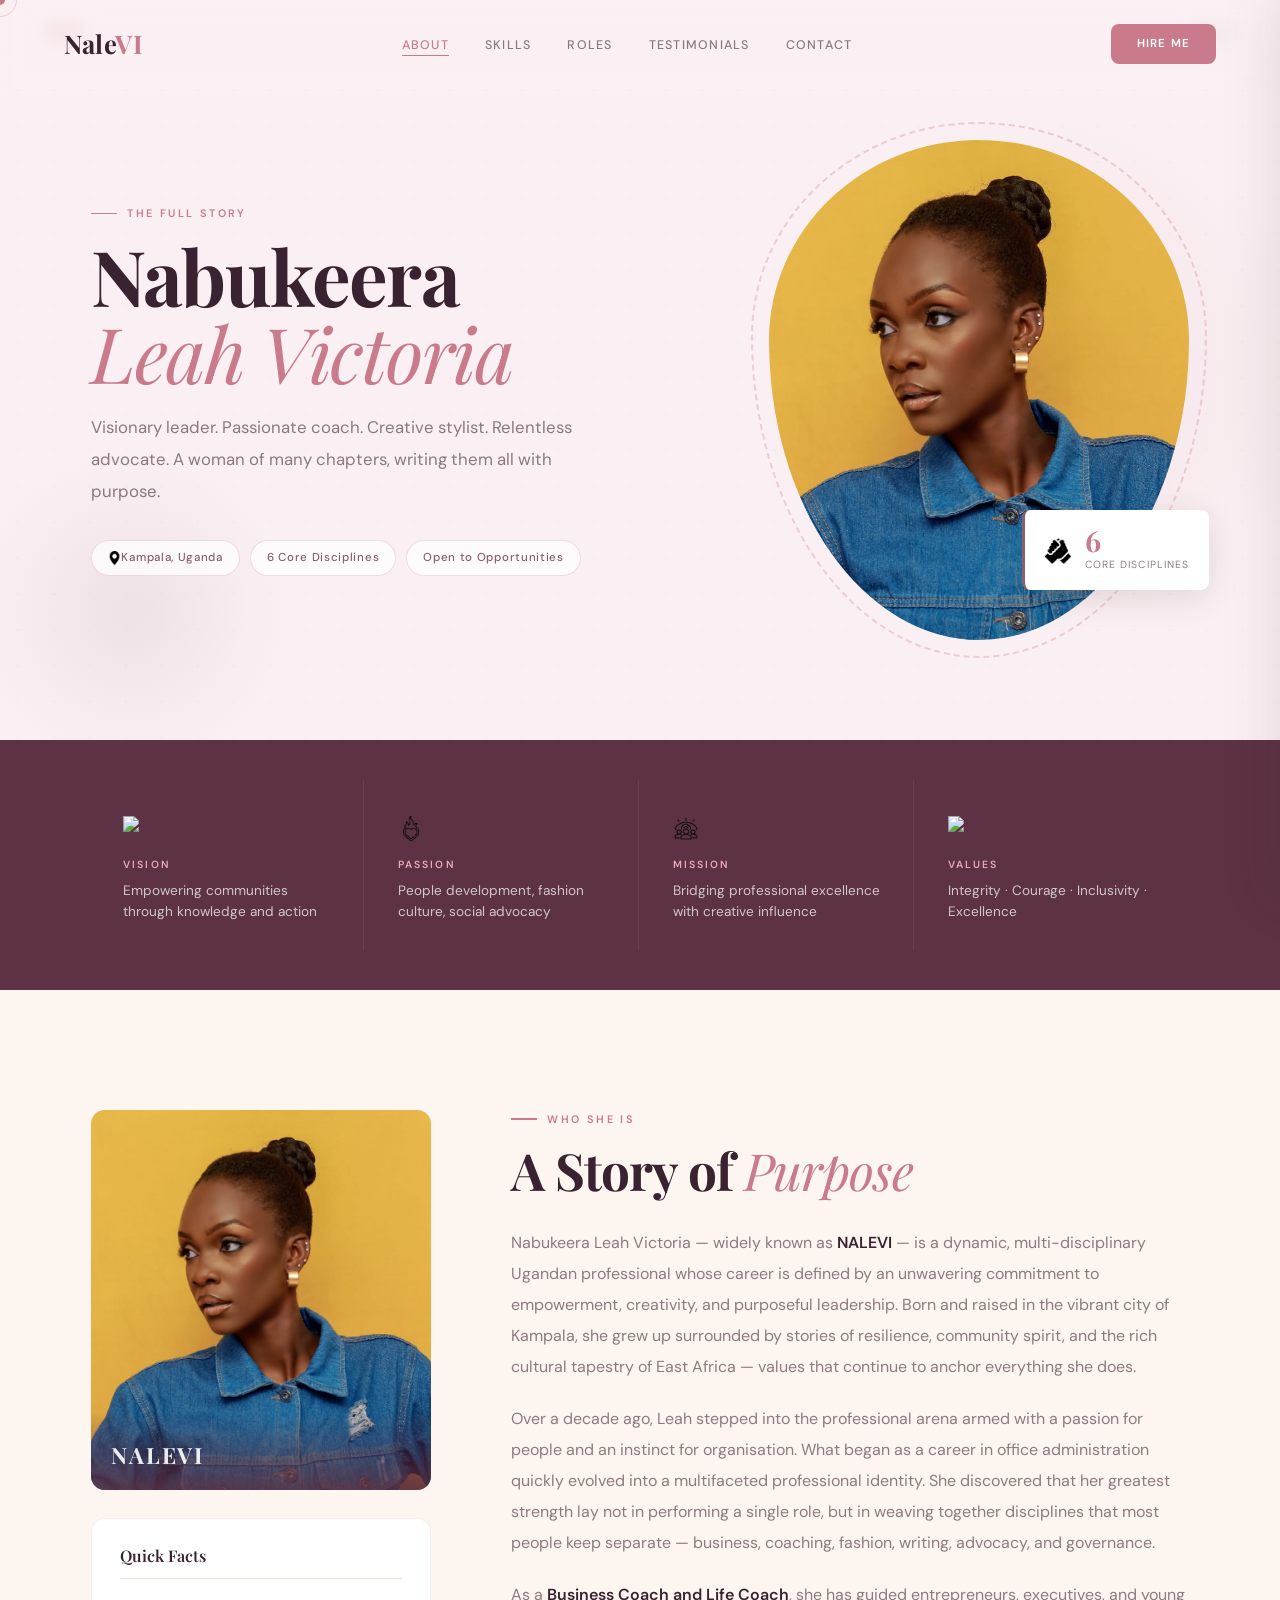
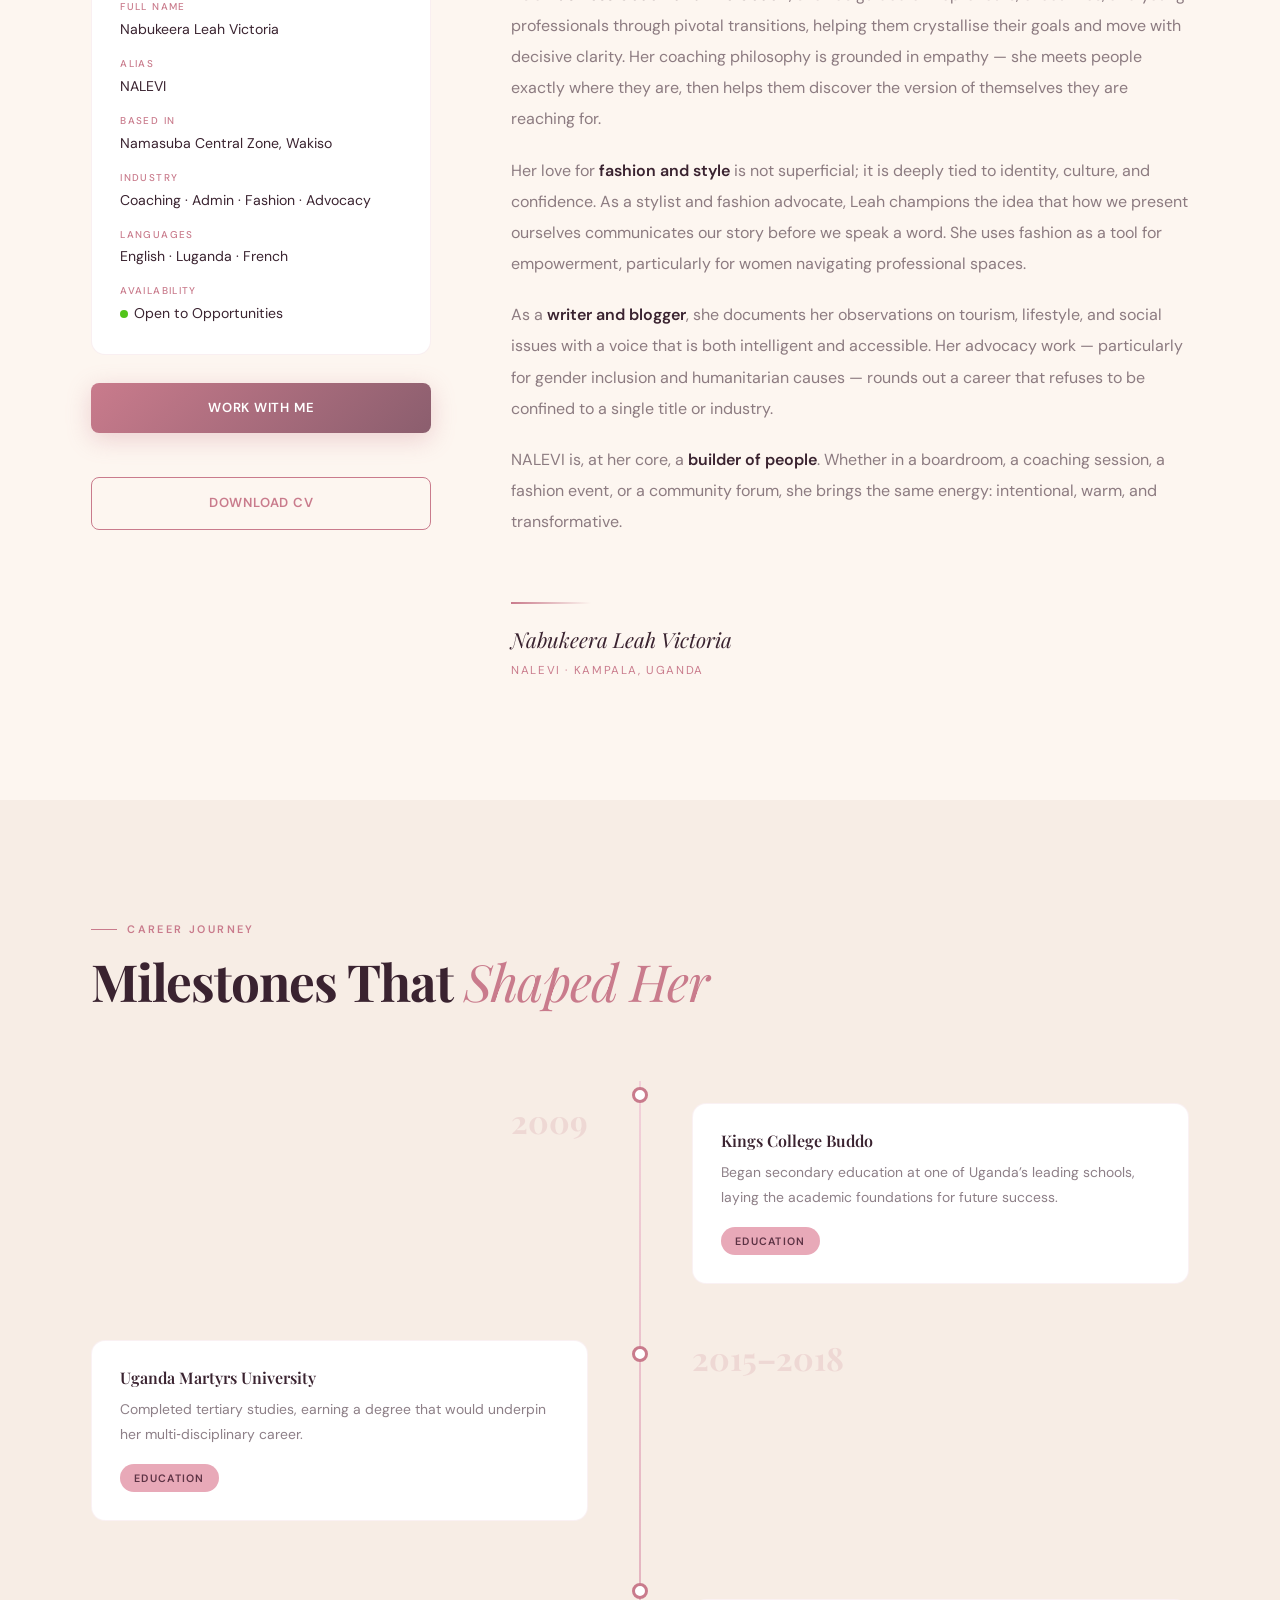
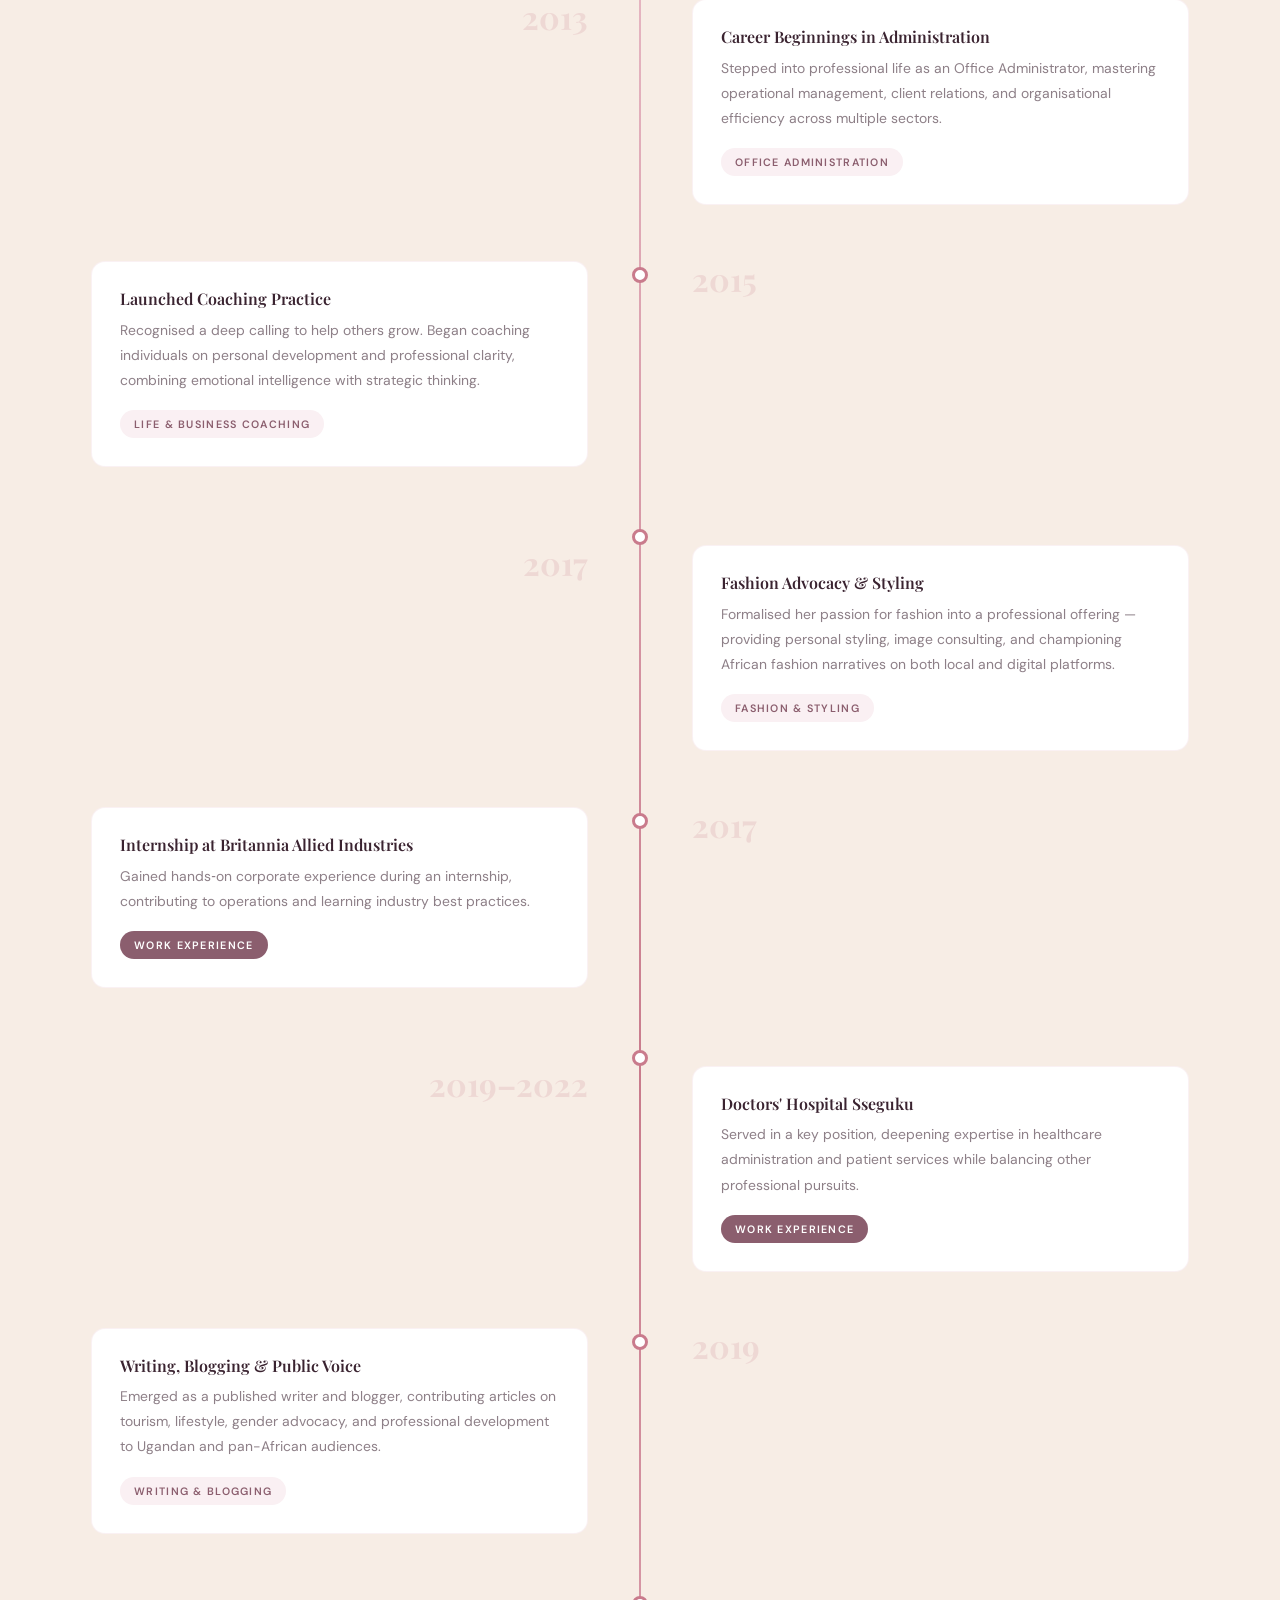
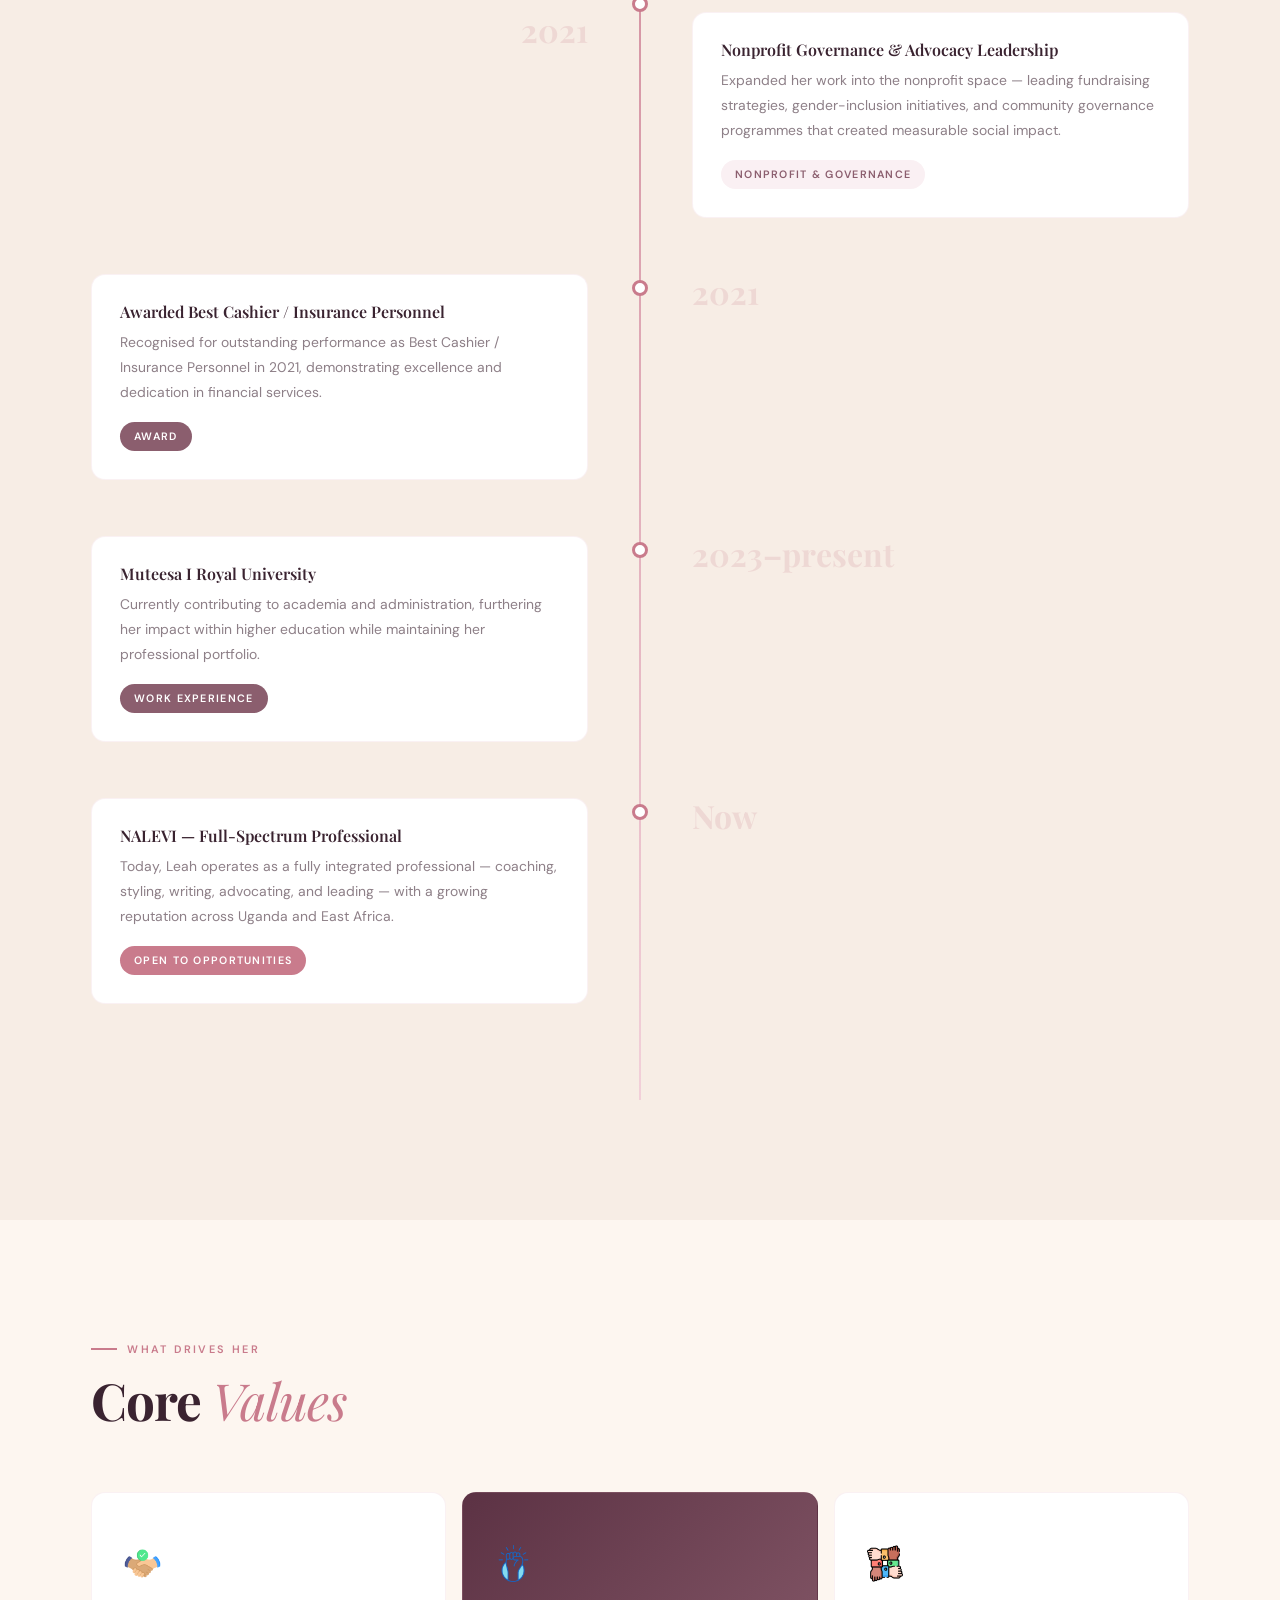
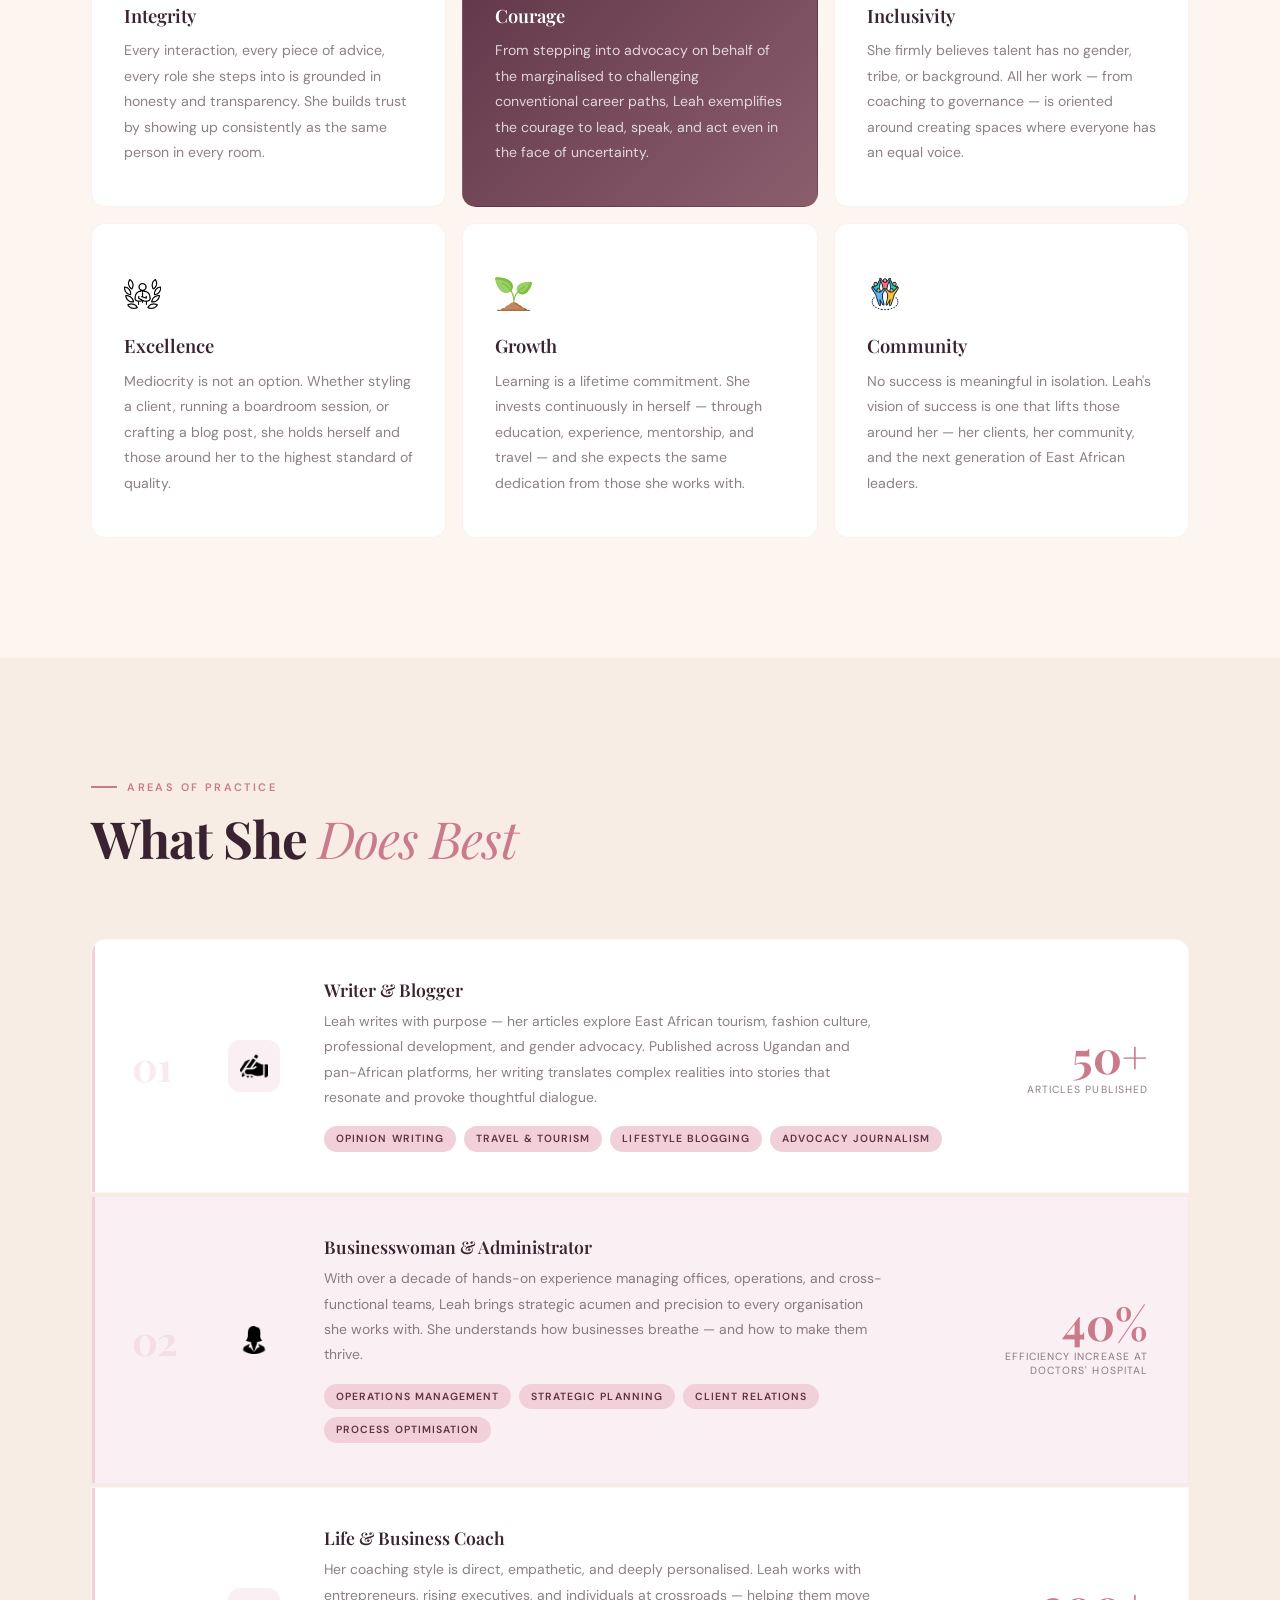
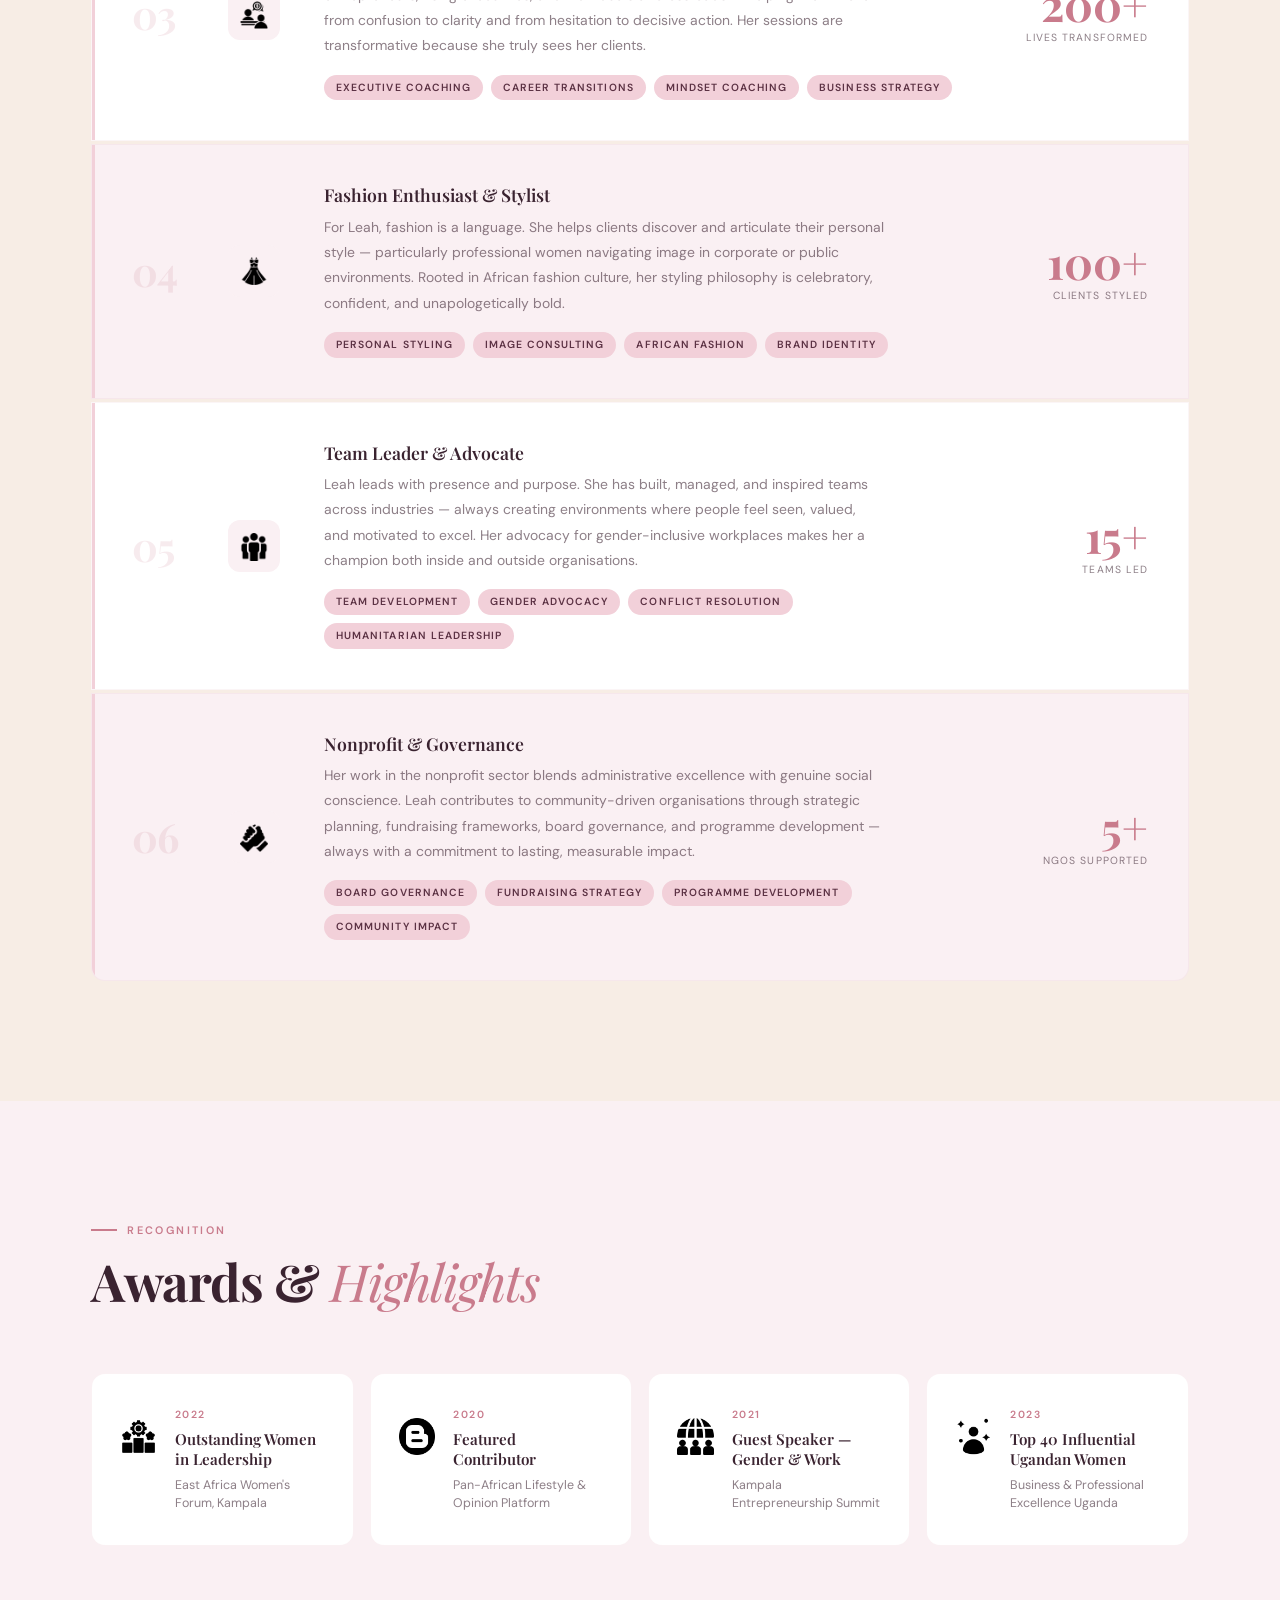
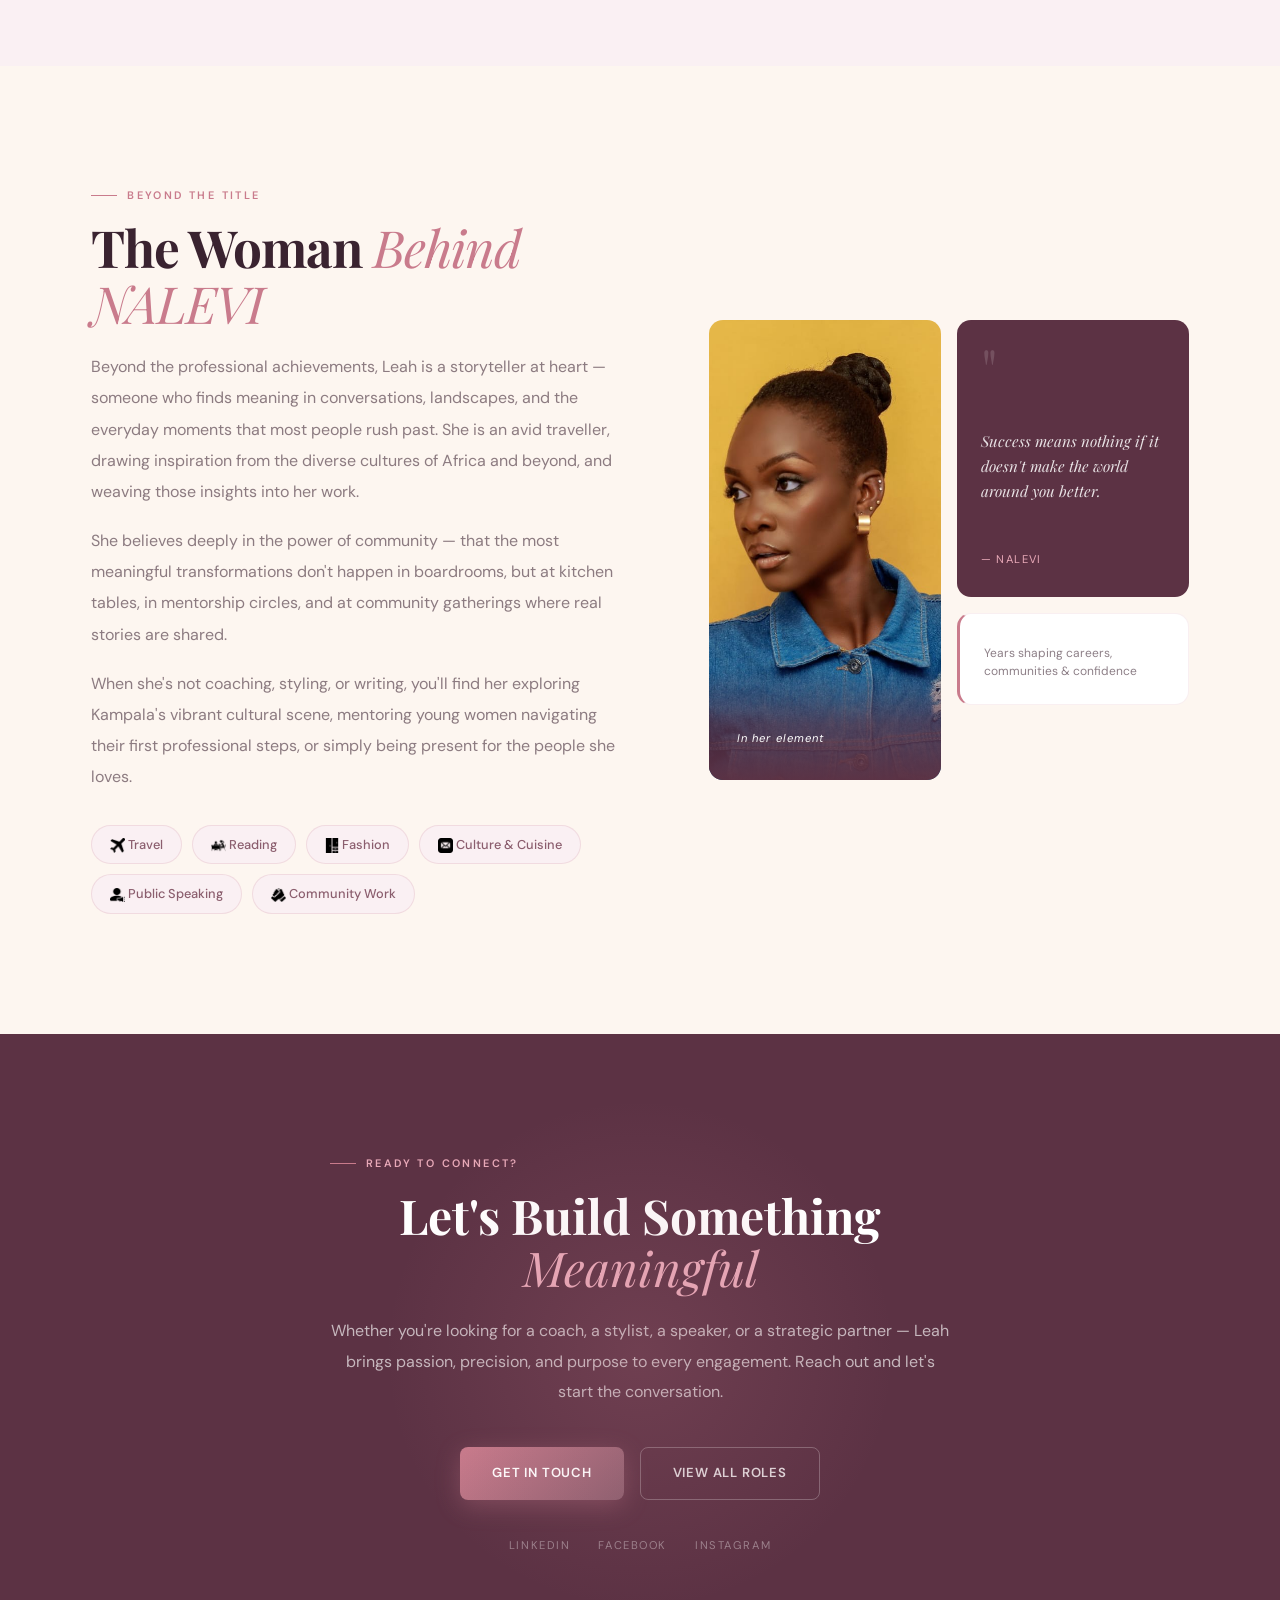
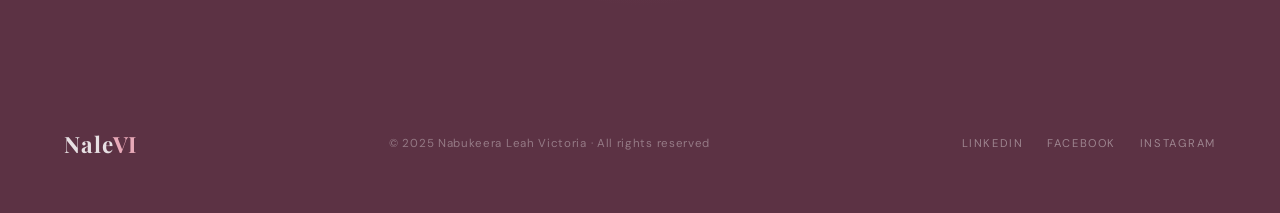
==== about.html @ 97fad5f8 "nalevi" ====
<!DOCTYPE html>
<html lang="en">

<head>
  <meta charset="UTF-8" />
  <meta name="viewport" content="width=device-width, initial-scale=1.0" />
  <title>About — Nabukeera Leah Victoria · NALEVI</title>
  <meta name="description"
    content="Learn more about Nabukeera Leah Victoria — visionary leader, business coach, fashion stylist, advocate, and writer based in Kampala, Uganda." />
  <meta property="og:title" content="About NALEVI — Nabukeera Leah Victoria" />
  <meta property="og:description"
    content="Visionary leader, business coach, fashion stylist & advocate from Kampala, Uganda." />
  <meta property="og:image" content="img/NALEVI (1).jpeg" />
  <meta property="og:type" content="profile" />
  <link rel="icon" type="image/png" href="favicon.png" />
  <link rel="icon" type="image/svg+xml" href="favicon.svg" />
  <link rel="apple-touch-icon" href="apple-touch-icon.png" />
  <link rel="manifest" href="site.webmanifest" />
  <link rel="preconnect" href="https://fonts.googleapis.com">
  <link
    href="https://fonts.googleapis.com/css2?family=Playfair+Display:ital,wght@0,400;0,600;0,700;1,400;1,600&family=DM+Sans:wght@300;400;500;600&display=swap"
    rel="stylesheet">
  <link rel="stylesheet" href="styles.css?v=1.1">
  <link rel="stylesheet" href="about.css">
</head>

<body>

  <!-- ═══ CURSOR ═══ -->
  <div class="cursor" id="cursor"></div>
  <div class="cursor-ring" id="cursorRing"></div>

  <!-- ═══ MOBILE OVERLAY ═══ -->
  <div class="mobile-overlay" id="mobileOverlay"></div>

  <!-- ═══ MOBILE DRAWER ═══ -->
  <div class="mobile-menu" id="mobileMenu" role="dialog" aria-modal="true" aria-label="Navigation menu">
    <button class="mobile-menu-close" id="menuClose" aria-label="Close menu">✕</button>
    <ul>
      <li><a href="index.html" class="mobile-nav-link"></a></li>
      <li><a href="about.html" class="mobile-nav-link active">About</a></li>
      <li><a href="skills.html" class="mobile-nav-link">Skills</a></li>
      <li><a href="roles.html" class="mobile-nav-link">Roles</a></li>
      <li><a href="testimonials.html" class="mobile-nav-link">Testimonials</a></li>
      <li><a href="contact.html" class="mobile-nav-link">Contact</a></li>
    </ul>
    <a href="https://wa.me/256777520070?text=Hello%20NaleVI%20I%20am%20interested%20in%20your%20services"
      class="mobile-cta mobile-nav-link">Hire Me</a>
  </div>

  <!-- ═══ NAV ═══ -->
  <nav id="navbar">
    <a href="index.html" class="nav-logo">Nale<span>VI</span></a>
    <ul class="nav-links">
      <li><a href="about.html" class="active">About</a></li>
      <li><a href="skills.html">Skills</a></li>
      <li><a href="roles.html">Roles</a></li>
      <li><a href="testimonials.html">Testimonials</a></li>
      <li><a href="contact.html">Contact</a></li>
    </ul>
    <a href="https://wa.me/256777520070?text=Hello%20NaleVI%20I%20am%20interested%20in%20your%20services"
      class="nav-cta">Hire Me</a>
    <button class="nav-hamburger" id="hamburger" aria-label="Open menu" aria-expanded="false">
      <span></span><span></span><span></span>
    </button>
  </nav>


  <!-- ════════════════════════════════════════════════════════
       HERO — PAGE HEADER
  ═══════════════════════════════════════════════════════════ -->
  <header class="about-hero">
    <div class="about-hero-bg-blob ab-blob-1"></div>
    <div class="about-hero-bg-blob ab-blob-2"></div>
    <div class="about-hero-pattern"></div>

    <div class="about-hero-inner container">
      <div class="about-hero-text">
        <nav class="breadcrumb" aria-label="Breadcrumb">
          <a href="index.html">Home</a>
          <span aria-hidden="true">›</span>
          <span>About</span>
        </nav>
        <p class="section-eyebrow">The Full Story</p>
        <h1 class="about-hero-title">
          Nabukeera<br><em>Leah Victoria</em>
        </h1>
        <p class="about-hero-lead">
          Visionary leader. Passionate coach. Creative stylist. Relentless advocate.
          A woman of many chapters, writing them all with purpose.
        </p>
        <div class="about-hero-chips">
          <span class="chip"><img src="icons/Location.png" alt="Icon" class="inline-icon"> Kampala, Uganda</span>
          <span class="chip">6 Core Disciplines</span>
          <span class="chip">Open to Opportunities</span>
        </div>
      </div>

      <div class="about-hero-photo-wrap">
        <div class="about-hero-photo-ring"></div>
        <img src="img/NALEVI (1).jpeg" alt="Nabukeera Leah Victoria — professional portrait" class="about-hero-photo" />
        <!--<div class="about-hero-photo-card card-top">
          <span class="phcard-icon"><img src="icons/businesswoman.png" alt="Icon" class="inline-icon"></span>
          <div>
            <div class="phcard-label">Years of Impact</div>
          </div>
        </div>-->
        <div class="about-hero-photo-card card-bottom">
          <span class="phcard-icon"><img src="icons/collaboration.png" alt="Icon" class="inline-icon"></span>
          <div>
            <div class="phcard-num">6</div>
            <div class="phcard-label">Core Disciplines</div>
          </div>
        </div>
      </div>
    </div>
  </header>


  <!-- ════════════════════════════════════════════════════════
       IDENTITY STRIP — quick values
  ═══════════════════════════════════════════════════════════ -->
  <section class="identity-strip">
    <div class="container identity-grid">
      <div class="identity-item">
        <span class="identity-icon"><img src="icons/vision.png" alt="Icon" class="inline-icon"></span>
        <span class="identity-label">Vision</span>
        <span class="identity-val">Empowering communities through knowledge and action</span>
      </div>
      <div class="identity-item">
        <span class="identity-icon"><img src="icons/Passion.png" alt="Icon" class="inline-icon"></span>
        <span class="identity-label">Passion</span>
        <span class="identity-val">People development, fashion culture, social advocacy</span>
      </div>
      <div class="identity-item">
        <span class="identity-icon"><img src="icons/Mission.png" alt="Icon" class="inline-icon"></span>
        <span class="identity-label">Mission</span>
        <span class="identity-val">Bridging professional excellence with creative influence</span>
      </div>
      <div class="identity-item">
        <span class="identity-icon"><img src="icons/values.png" alt="Icon" class="inline-icon"></span>
        <span class="identity-label">Values</span>
        <span class="identity-val">Integrity · Courage · Inclusivity · Excellence</span>
      </div>
    </div>
  </section>


  <!-- ════════════════════════════════════════════════════════
       WHO SHE IS — narrative bio
  ═══════════════════════════════════════════════════════════ -->
  <section class="bio-section">
    <div class="container bio-grid">

      <div class="bio-sidebar reveal">
        <div class="bio-portrait-wrap">
          <img src="img/NALEVI (1).jpeg" alt="Nabukeera Leah Victoria in action" class="bio-portrait" />
          <div class="bio-portrait-overlay">
            <span>NALEVI</span>
          </div>
        </div>

        <div class="bio-quick-facts">
          <h3 class="bqf-title">Quick Facts</h3>
          <ul class="bqf-list">
            <li>
              <span class="bqf-key">Full Name</span>
              <span class="bqf-val">Nabukeera Leah Victoria</span>
            </li>
            <li>
              <span class="bqf-key">Alias</span>
              <span class="bqf-val">NALEVI</span>
            </li>
            <li>
              <span class="bqf-key">Based In</span>
              <span class="bqf-val">Namasuba Central Zone, Wakiso</span>
            </li>
            <li>
              <span class="bqf-key">Industry</span>
              <span class="bqf-val">Coaching · Admin · Fashion · Advocacy</span>
            </li>
            <li>
              <span class="bqf-key">Languages</span>
              <span class="bqf-val">English · Luganda · French</span>
            </li>
            <li>
              <span class="bqf-key">Availability</span>
              <span class="bqf-val avail">
                <span class="avail-dot"></span> Open to Opportunities
              </span>
            </li>
          </ul>
        </div>

        <a href="index.html#contact" class="btn btn-rose btn-full">Work With Me</a>
        <a href="LEAH CV.pdf" download="LEAH CV.pdf" class="btn btn-outline btn-full" style="margin-top: 1rem;">
          Download CV
        </a>
      </div>

      <div class="bio-content reveal">
        <p class="section-eyebrow">Who She Is</p>
        <h2 class="section-heading">A Story of <em>Purpose</em></h2>

        <div class="bio-body">
          <p>
            Nabukeera Leah Victoria — widely known as <strong>NALEVI</strong> — is a
            dynamic, multi-disciplinary Ugandan professional whose career is defined by
            an unwavering commitment to empowerment, creativity, and purposeful leadership.
            Born and raised in the vibrant city of Kampala, she grew up surrounded by
            stories of resilience, community spirit, and the rich cultural tapestry of
            East Africa — values that continue to anchor everything she does.
          </p>
          <p>
            Over a decade ago, Leah stepped into the professional arena armed with a
            passion for people and an instinct for organisation. What began as a career
            in office administration quickly evolved into a multifaceted professional
            identity. She discovered that her greatest strength lay not in performing a
            single role, but in weaving together disciplines that most people keep
            separate — business, coaching, fashion, writing, advocacy, and governance.
          </p>
          <p>
            As a <strong>Business Coach and Life Coach</strong>, she has guided
            entrepreneurs, executives, and young professionals through pivotal transitions,
            helping them crystallise their goals and move with decisive clarity. Her
            coaching philosophy is grounded in empathy — she meets people exactly where
            they are, then helps them discover the version of themselves they are reaching for.
          </p>
          <p>
            Her love for <strong>fashion and style</strong> is not superficial; it is
            deeply tied to identity, culture, and confidence. As a stylist and fashion
            advocate, Leah champions the idea that how we present ourselves communicates
            our story before we speak a word. She uses fashion as a tool for empowerment,
            particularly for women navigating professional spaces.
          </p>
          <p>
            As a <strong>writer and blogger</strong>, she documents her observations on
            tourism, lifestyle, and social issues with a voice that is both intelligent
            and accessible. Her advocacy work — particularly for gender inclusion and
            humanitarian causes — rounds out a career that refuses to be confined to a
            single title or industry.
          </p>
          <p>
            NALEVI is, at her core, a <strong>builder of people</strong>. Whether in a
            boardroom, a coaching session, a fashion event, or a community forum, she
            brings the same energy: intentional, warm, and transformative.
          </p>
        </div>

        <div class="bio-signature">
          <div class="bio-sig-line"></div>
          <span class="bio-sig-text">Nabukeera Leah Victoria</span>
          <span class="bio-sig-sub">NALEVI · Kampala, Uganda</span>
        </div>
      </div>

    </div>
  </section>


  <!-- ════════════════════════════════════════════════════════
       JOURNEY TIMELINE
  ═══════════════════════════════════════════════════════════ -->
  <section class="timeline-section">
    <div class="container">
      <div class="reveal">
        <p class="section-eyebrow">Career Journey</p>
        <h2 class="section-heading">Milestones That <em>Shaped Her</em></h2>
      </div>

      <div class="timeline">

        <div class="tl-item reveal">
          <div class="tl-dot"></div>
          <div class="tl-year">2009</div>
          <div class="tl-card">
            <h3 class="tl-title">Kings College Buddo</h3>
            <p class="tl-body">Began secondary education at one of Uganda’s leading schools, laying the academic
              foundations for future success.</p>
            <div class="tl-tag tl-tag-edu">Education</div>
          </div>
        </div>

        <div class="tl-item tl-right reveal">
          <div class="tl-dot"></div>
          <div class="tl-year">2015–2018</div>
          <div class="tl-card">
            <h3 class="tl-title">Uganda Martyrs University</h3>
            <p class="tl-body">Completed tertiary studies, earning a degree that would underpin her multi‑disciplinary
              career.</p>
            <div class="tl-tag tl-tag-edu">Education</div>
          </div>
        </div>

        <div class="tl-item reveal">
          <div class="tl-dot"></div>
          <div class="tl-year">2013</div>
          <div class="tl-card">
            <h3 class="tl-title">Career Beginnings in Administration</h3>
            <p class="tl-body">Stepped into professional life as an Office Administrator, mastering operational
              management, client relations, and organisational efficiency across multiple sectors.</p>
            <div class="tl-tag">Office Administration</div>
          </div>
        </div>

        <div class="tl-item tl-right reveal">
          <div class="tl-dot"></div>
          <div class="tl-year">2015</div>
          <div class="tl-card">
            <h3 class="tl-title">Launched Coaching Practice</h3>
            <p class="tl-body">Recognised a deep calling to help others grow. Began coaching individuals on personal
              development and professional clarity, combining emotional intelligence with strategic thinking.</p>
            <div class="tl-tag">Life & Business Coaching</div>
          </div>
        </div>

        <div class="tl-item reveal">
          <div class="tl-dot"></div>
          <div class="tl-year">2017</div>
          <div class="tl-card">
            <h3 class="tl-title">Fashion Advocacy & Styling</h3>
            <p class="tl-body">Formalised her passion for fashion into a professional offering — providing personal
              styling, image consulting, and championing African fashion narratives on both local and digital platforms.
            </p>
            <div class="tl-tag">Fashion & Styling</div>
          </div>
        </div>

        <div class="tl-item tl-right reveal">
          <div class="tl-dot"></div>
          <div class="tl-year">2017</div>
          <div class="tl-card">
            <h3 class="tl-title">Internship at Britannia Allied Industries</h3>
            <p class="tl-body">Gained hands‑on corporate experience during an internship, contributing to operations and
              learning industry best practices.</p>
            <div class="tl-tag tl-tag-work">Work Experience</div>
          </div>
        </div>

        <div class="tl-item reveal">
          <div class="tl-dot"></div>
          <div class="tl-year">2019–2022</div>
          <div class="tl-card">
            <h3 class="tl-title">Doctors' Hospital Sseguku</h3>
            <p class="tl-body">Served in a key position, deepening expertise in healthcare administration and patient
              services while balancing other professional pursuits.</p>
            <div class="tl-tag tl-tag-work">Work Experience</div>
          </div>
        </div>

        <div class="tl-item tl-right reveal">
          <div class="tl-dot"></div>
          <div class="tl-year">2019</div>
          <div class="tl-card">
            <h3 class="tl-title">Writing, Blogging & Public Voice</h3>
            <p class="tl-body">Emerged as a published writer and blogger, contributing articles on tourism, lifestyle,
              gender advocacy, and professional development to Ugandan and pan-African audiences.</p>
            <div class="tl-tag">Writing & Blogging</div>
          </div>
        </div>

        <div class="tl-item reveal">
          <div class="tl-dot"></div>
          <div class="tl-year">2021</div>
          <div class="tl-card">
            <h3 class="tl-title">Nonprofit Governance & Advocacy Leadership</h3>
            <p class="tl-body">Expanded her work into the nonprofit space — leading fundraising strategies,
              gender-inclusion initiatives, and community governance programmes that created measurable social impact.
            </p>
            <div class="tl-tag">Nonprofit & Governance</div>
          </div>
        </div>

        <div class="tl-item tl-right reveal">
          <div class="tl-dot"></div>
          <div class="tl-year">2021</div>
          <div class="tl-card">
            <h3 class="tl-title">Awarded Best Cashier / Insurance Personnel</h3>
            <p class="tl-body">Recognised for outstanding performance as Best Cashier / Insurance Personnel in 2021,
              demonstrating excellence and dedication in financial services.</p>
            <div class="tl-tag tl-tag-work">Award</div>
          </div>
        </div>

        <div class="tl-item tl-right reveal">
          <div class="tl-dot"></div>
          <div class="tl-year">2023–present</div>
          <div class="tl-card">
            <h3 class="tl-title">Muteesa I Royal University</h3>
            <p class="tl-body">Currently contributing to academia and administration, furthering her impact within
              higher education while maintaining her professional portfolio.</p>
            <div class="tl-tag tl-tag-work">Work Experience</div>
          </div>
        </div>

        <div class="tl-item tl-right reveal">
          <div class="tl-dot"></div>
          <div class="tl-year">Now</div>
          <div class="tl-card tl-card-now">
            <h3 class="tl-title">NALEVI — Full-Spectrum Professional</h3>
            <p class="tl-body">Today, Leah operates as a fully integrated professional — coaching, styling, writing,
              advocating, and leading — with a growing reputation across Uganda and East Africa.</p>
            <div class="tl-tag tl-tag-rose">Open to Opportunities</div>
          </div>
        </div>

      </div>
    </div>
  </section>


  <!-- ════════════════════════════════════════════════════════
       CORE VALUES
  ═══════════════════════════════════════════════════════════ -->
  <section class="values-section">
    <div class="container">
      <div class="reveal">
        <p class="section-eyebrow">What Drives Her</p>
        <h2 class="section-heading">Core <em>Values</em></h2>
      </div>

      <div class="values-grid reveal">

        <div class="value-card">
          <div class="value-icon"><img src="icons/trust.png" alt="Icon" class="inline-icon"></div>
          <h3 class="value-title">Integrity</h3>
          <p class="value-desc">Every interaction, every piece of advice, every role she steps into is grounded in
            honesty and transparency. She builds trust by showing up consistently as the same person in every room.</p>
        </div>

        <div class="value-card value-card-featured">
          <div class="value-icon"><img src="icons/courage.png" alt="Icon" class="inline-icon"></div>
          <h3 class="value-title">Courage</h3>
          <p class="value-desc">From stepping into advocacy on behalf of the marginalised to challenging conventional
            career paths, Leah exemplifies the courage to lead, speak, and act even in the face of uncertainty.</p>
        </div>

        <div class="value-card">
          <div class="value-icon"><img src="icons/union.png" alt="Icon" class="inline-icon"></div>
          <h3 class="value-title">Inclusivity</h3>
          <p class="value-desc">She firmly believes talent has no gender, tribe, or background. All her work — from
            coaching to governance — is oriented around creating spaces where everyone has an equal voice.</p>
        </div>

        <div class="value-card">
          <div class="value-icon"><img src="icons/personal-branding.png" alt="Icon" class="inline-icon"></div>
          <h3 class="value-title">Excellence</h3>
          <p class="value-desc">Mediocrity is not an option. Whether styling a client, running a boardroom session, or
            crafting a blog post, she holds herself and those around her to the highest standard of quality.</p>
        </div>

        <div class="value-card">
          <div class="value-icon"><img src="icons/plant.png" alt="Icon" class="inline-icon"></div>
          <h3 class="value-title">Growth</h3>
          <p class="value-desc">Learning is a lifetime commitment. She invests continuously in herself — through
            education, experience, mentorship, and travel — and she expects the same dedication from those she works
            with.</p>
        </div>

        <div class="value-card">
          <div class="value-icon"><img src="icons/community.png" alt="Icon" class="inline-icon"></div>
          <h3 class="value-title">Community</h3>
          <p class="value-desc">No success is meaningful in isolation. Leah's vision of success is one that lifts those
            around her — her clients, her community, and the next generation of East African leaders.</p>
        </div>

      </div>
    </div>
  </section>


  <!-- ════════════════════════════════════════════════════════
       EXPERTISE DEEP DIVE — the six roles expanded
  ═══════════════════════════════════════════════════════════ -->
  <section class="expertise-section">
    <div class="container">
      <div class="reveal">
        <p class="section-eyebrow">Areas of Practice</p>
        <h2 class="section-heading">What She <em>Does Best</em></h2>
      </div>

      <div class="expertise-list">

        <div class="expertise-item reveal">
          <div class="exp-number">01</div>
          <div class="exp-icon-wrap">
            <img src="icons/writing-tool.png" alt="Writing"
              onerror="this.replaceWith(Object.assign(document.createElement('span'),{innerHTML:'<img src=\'icons/pen-tool.png\' alt=\'Icon\' class=\'inline-icon\'>',style:'font-size:1.4rem'}))" />
          </div>
          <div class="exp-content">
            <h3 class="exp-title">Writer &amp; Blogger</h3>
            <p class="exp-body">Leah writes with purpose — her articles explore East African tourism, fashion culture,
              professional development, and gender advocacy. Published across Ugandan and pan-African platforms, her
              writing translates complex realities into stories that resonate and provoke thoughtful dialogue.</p>
            <div class="exp-tags">
              <span>Opinion Writing</span>
              <span>Travel &amp; Tourism</span>
              <span>Lifestyle Blogging</span>
              <span>Advocacy Journalism</span>
            </div>
          </div>
          <div class="exp-visual">
            <div class="exp-stat-block">
              <div class="exp-stat-num">50+</div>
              <div class="exp-stat-label">Articles Published</div>
            </div>
          </div>
        </div>

        <div class="expertise-item exp-alt reveal">
          <div class="exp-number">02</div>
          <div class="exp-icon-wrap">
            <img src="icons/businesswoman.png" alt="Business"
              onerror="this.replaceWith(Object.assign(document.createElement('span'),{textContent:'🏢',style:'font-size:1.4rem'}))" />
          </div>
          <div class="exp-content">
            <h3 class="exp-title">Businesswoman &amp; Administrator</h3>
            <p class="exp-body">With over a decade of hands-on experience managing offices, operations, and
              cross-functional teams, Leah brings strategic acumen and precision to every organisation she works with.
              She understands how businesses breathe — and how to make them thrive.</p>
            <div class="exp-tags">
              <span>Operations Management</span>
              <span>Strategic Planning</span>
              <span>Client Relations</span>
              <span>Process Optimisation</span>
            </div>
          </div>
          <div class="exp-visual">
            <div class="exp-stat-block">
              <div class="exp-stat-num">40%</div>
              <div class="exp-stat-label">Efficiency increase at Doctors' Hospital</div>
            </div>
          </div>
        </div>

        <div class="expertise-item reveal">
          <div class="exp-number">03</div>
          <div class="exp-icon-wrap">
            <img src="icons/coach.png" alt="Coaching"
              onerror="this.replaceWith(Object.assign(document.createElement('span'),{innerHTML:'<img src=\'icons/financial-advisor.png\' alt=\'Icon\' class=\'inline-icon\'>',style:'font-size:1.4rem'}))" />
          </div>
          <div class="exp-content">
            <h3 class="exp-title">Life &amp; Business Coach</h3>
            <p class="exp-body">Her coaching style is direct, empathetic, and deeply personalised. Leah works with
              entrepreneurs, rising executives, and individuals at crossroads — helping them move from confusion to
              clarity and from hesitation to decisive action. Her sessions are transformative because she truly sees her
              clients.</p>
            <div class="exp-tags">
              <span>Executive Coaching</span>
              <span>Career Transitions</span>
              <span>Mindset Coaching</span>
              <span>Business Strategy</span>
            </div>
          </div>
          <div class="exp-visual">
            <div class="exp-stat-block">
              <div class="exp-stat-num">200+</div>
              <div class="exp-stat-label">Lives Transformed</div>
            </div>
          </div>
        </div>

        <div class="expertise-item exp-alt reveal">
          <div class="exp-number">04</div>
          <div class="exp-icon-wrap">
            <img src="icons/fashion.png" alt="Fashion"
              onerror="this.replaceWith(Object.assign(document.createElement('span'),{innerHTML:'<img src=\'icons/fashion.png\' alt=\'Icon\' class=\'inline-icon\'>',style:'font-size:1.4rem'}))" />
          </div>
          <div class="exp-content">
            <h3 class="exp-title">Fashion Enthusiast &amp; Stylist</h3>
            <p class="exp-body">For Leah, fashion is a language. She helps clients discover and articulate their
              personal style — particularly professional women navigating image in corporate or public environments.
              Rooted in African fashion culture, her styling philosophy is celebratory, confident, and unapologetically
              bold.</p>
            <div class="exp-tags">
              <span>Personal Styling</span>
              <span>Image Consulting</span>
              <span>African Fashion</span>
              <span>Brand Identity</span>
            </div>
          </div>
          <div class="exp-visual">
            <div class="exp-stat-block">
              <div class="exp-stat-num">100+</div>
              <div class="exp-stat-label">Clients Styled</div>
            </div>
          </div>
        </div>

        <div class="expertise-item reveal">
          <div class="exp-number">05</div>
          <div class="exp-icon-wrap">
            <img src="icons/team.png" alt="Team"
              onerror="this.replaceWith(Object.assign(document.createElement('span'),{innerHTML:'<img src=\'icons/teamwork.png\' alt=\'Icon\' class=\'inline-icon\'>',style:'font-size:1.4rem'}))" />
          </div>
          <div class="exp-content">
            <h3 class="exp-title">Team Leader &amp; Advocate</h3>
            <p class="exp-body">Leah leads with presence and purpose. She has built, managed, and inspired teams across
              industries — always creating environments where people feel seen, valued, and motivated to excel. Her
              advocacy for gender-inclusive workplaces makes her a champion both inside and outside organisations.</p>
            <div class="exp-tags">
              <span>Team Development</span>
              <span>Gender Advocacy</span>
              <span>Conflict Resolution</span>
              <span>Humanitarian Leadership</span>
            </div>
          </div>
          <div class="exp-visual">
            <div class="exp-stat-block">
              <div class="exp-stat-num">15+</div>
              <div class="exp-stat-label">Teams Led</div>
            </div>
          </div>
        </div>

        <div class="expertise-item exp-alt reveal">
          <div class="exp-number">06</div>
          <div class="exp-icon-wrap">
            <img src="icons/nonprofit.png" alt="Nonprofit"
              onerror="this.replaceWith(Object.assign(document.createElement('span'),{innerHTML:'<img src=\'icons/collaboration.png\' alt=\'Icon\' class=\'inline-icon\'>',style:'font-size:1.4rem'}))" />
          </div>
          <div class="exp-content">
            <h3 class="exp-title">Nonprofit &amp; Governance</h3>
            <p class="exp-body">Her work in the nonprofit sector blends administrative excellence with genuine social
              conscience. Leah contributes to community-driven organisations through strategic planning, fundraising
              frameworks, board governance, and programme development — always with a commitment to lasting, measurable
              impact.</p>
            <div class="exp-tags">
              <span>Board Governance</span>
              <span>Fundraising Strategy</span>
              <span>Programme Development</span>
              <span>Community Impact</span>
            </div>
          </div>
          <div class="exp-visual">
            <div class="exp-stat-block">
              <div class="exp-stat-num">5+</div>
              <div class="exp-stat-label">NGOs Supported</div>
            </div>
          </div>
        </div>

      </div>
    </div>
  </section>


  <!-- ════════════════════════════════════════════════════════
       AWARDS & RECOGNITION  (placeholder — update as needed)
  ═══════════════════════════════════════════════════════════ -->
  <section class="awards-section">
    <div class="container">
      <div class="reveal">
        <p class="section-eyebrow">Recognition</p>
        <h2 class="section-heading">Awards &amp; <em>Highlights</em></h2>
      </div>
      <div class="awards-grid reveal">

        <div class="award-card">
          <div class="award-icon"><img src="icons/high-performance.png" alt="Icon" class="inline-icon"></div>
          <div class="award-body">
            <div class="award-year">2022</div>
            <h3 class="award-title">Outstanding Women in Leadership</h3>
            <p class="award-org">East Africa Women's Forum, Kampala</p>
          </div>
        </div>

        <div class="award-card">
          <div class="award-icon"><img src="icons/blogger.png" alt="Icon" class="inline-icon"></div>
          <div class="award-body">
            <div class="award-year">2020</div>
            <h3 class="award-title">Featured Contributor</h3>
            <p class="award-org">Pan-African Lifestyle & Opinion Platform</p>
          </div>
        </div>

        <div class="award-card">
          <div class="award-icon"><img src="icons/conference.png" alt="Icon" class="inline-icon"></div>
          <div class="award-body">
            <div class="award-year">2021</div>
            <h3 class="award-title">Guest Speaker — Gender & Work</h3>
            <p class="award-org">Kampala Entrepreneurship Summit</p>
          </div>
        </div>

        <div class="award-card">
          <div class="award-icon"><img src="icons/charisma.png" alt="Icon" class="inline-icon"></div>
          <div class="award-body">
            <div class="award-year">2023</div>
            <h3 class="award-title">Top 40 Influential Ugandan Women</h3>
            <p class="award-org">Business &amp; Professional Excellence Uganda</p>
          </div>
        </div>

      </div>
    </div>
  </section>


  <!-- ════════════════════════════════════════════════════════
       PERSONAL — the woman beyond the title
  ═══════════════════════════════════════════════════════════ -->
  <section class="personal-section">
    <div class="container personal-grid">

      <div class="personal-content reveal">
        <p class="section-eyebrow">Beyond the Title</p>
        <h2 class="section-heading">The Woman <em>Behind NALEVI</em></h2>
        <p class="personal-body">
          Beyond the professional achievements, Leah is a storyteller at heart — someone
          who finds meaning in conversations, landscapes, and the everyday moments that
          most people rush past. She is an avid traveller, drawing inspiration from the
          diverse cultures of Africa and beyond, and weaving those insights into her work.
        </p>
        <p class="personal-body">
          She believes deeply in the power of community — that the most meaningful
          transformations don't happen in boardrooms, but at kitchen tables, in
          mentorship circles, and at community gatherings where real stories are shared.
        </p>
        <p class="personal-body">
          When she's not coaching, styling, or writing, you'll find her exploring
          Kampala's vibrant cultural scene, mentoring young women navigating their first
          professional steps, or simply being present for the people she loves.
        </p>

        <div class="personal-interests">
          <span class="interest-chip"><img src="icons/Travel.png" alt="Icon" class="inline-icon"> Travel</span>
          <span class="interest-chip"><img src="icons/student.png" alt="Icon" class="inline-icon"> Reading</span>
          <span class="interest-chip"><img src="icons/wardrobe.png" alt="Icon" class="inline-icon"> Fashion</span>
          <span class="interest-chip"><img src="icons/apple.png" alt="Icon" class="inline-icon"> Culture &
            Cuisine</span>
          <span class="interest-chip"><img src="icons/announcer.png" alt="Icon" class="inline-icon"> Public
            Speaking</span>
          <span class="interest-chip"><img src="icons/collaboration.png" alt="Icon" class="inline-icon"> Community
            Work</span>
        </div>
      </div>

      <div class="personal-photo-mosaic reveal">
        <div class="mosaic-main">
          <img src="img/NALEVI (1).jpeg" alt="Nabukeera Leah Victoria" />
          <div class="mosaic-caption">In her element</div>
        </div>
        <div class="mosaic-side">
          <div class="mosaic-quote">
            <span class="mq-mark">"</span>
            <p>Success means nothing if it doesn't make the world around you better.</p>
            <cite>— NALEVI</cite>
          </div>
          <div class="mosaic-stat-card">
            <div class="msc-label">Years shaping careers,<br>communities &amp; confidence</div>
          </div>
        </div>
      </div>

    </div>
  </section>


  <!-- ════════════════════════════════════════════════════════
       CTA — work with her
  ═══════════════════════════════════════════════════════════ -->
  <section class="about-cta-section">
    <div class="container about-cta-inner reveal">
      <div class="about-cta-blob"></div>
      <div class="about-cta-content">
        <p class="section-eyebrow" style="color:var(--rose-light);">Ready to Connect?</p>
        <h2 class="about-cta-title">Let's Build Something <em>Meaningful</em></h2>
        <p class="about-cta-body">
          Whether you're looking for a coach, a stylist, a speaker, or a strategic
          partner — Leah brings passion, precision, and purpose to every engagement.
          Reach out and let's start the conversation.
        </p>
        <div class="about-cta-actions">
          <a href="index.html#contact" class="btn btn-rose">Get In Touch</a>
          <a href="index.html#roles" class="btn btn-cta-outline">View All Roles</a>
        </div>
        <div class="about-cta-socials">
          <a href="https://ug.linkedin.com/in/leah-nabukeera" target="_blank" rel="noopener noreferrer">LinkedIn</a>
          <a href="https://www.facebook.com/p/Nabukeera-Leah" target="_blank" rel="noopener noreferrer">Facebook</a>
          <a href="https://www.instagram.com/nalevismalls" target="_blank" rel="noopener noreferrer">Instagram</a>
        </div>
      </div>
    </div>
  </section>


  <!-- ═══ FOOTER ═══ -->
  <footer>
    <span class="footer-logo">Nale<span>VI</span></span>
    <span class="footer-copy">© 2025 Nabukeera Leah Victoria · All rights reserved</span>
    <div class="footer-socials">
      <a href="https://ug.linkedin.com/in/leah-nabukeera" target="_blank" rel="noopener noreferrer">LinkedIn</a>
      <a href="https://www.facebook.com/p/Nabukeera-Leah" target="_blank" rel="noopener noreferrer">Facebook</a>
      <a href="https://www.instagram.com/nalevismalls" target="_blank" rel="noopener noreferrer">Instagram</a>
    </div>
  </footer>

  <script src="script.js"></script>
</body>

</html>
---- styles.css ----
/* ═══════════════════════════════════════════════════════════
   NALEVI — Nabukeera Leah Victoria · Portfolio Stylesheet
   Palette: Feminine Rose · Mauve · Ivory
   Author: NALEVI · 2025
═══════════════════════════════════════════════════════════ */

/* ─── RESET & ROOT ─── */
*,
*::before,
*::after {
  margin: 0;
  padding: 0;
  box-sizing: border-box;
}

:root {
  /* Colours */
  --rose: #C97B8C;
  --rose-light: #E8A9B8;
  --rose-pale: #F2D0D9;
  --mauve: #8B5E6E;
  --mauve-deep: #5C3244;
  --ivory: #FDF6F0;
  --ivory-2: #F7EDE5;
  --ivory-3: #EDE0D8;
  --petal: #FAF0F3;
  --white: #FFFFFF;
  --text: #3A2330;
  --text-muted: rgba(58, 35, 48, 0.58);
  --text-light: rgba(58, 35, 48, 0.35);

  /* Spacing & Shape */
  --radius: 8px;
  --radius-lg: 14px;

  /* Transitions */
  --ease: cubic-bezier(0.25, 0.46, 0.45, 0.94);
}

html {
  scroll-behavior: smooth;
}

body {
  background: var(--ivory);
  color: var(--text);
  font-family: 'DM Sans', sans-serif;
  font-weight: 400;
  line-height: 1.7;
  overflow-x: hidden;
}

/* ─── SCROLLBAR ─── */
::-webkit-scrollbar {
  width: 4px;
}

::-webkit-scrollbar-track {
  background: var(--ivory);
}

::-webkit-scrollbar-thumb {
  background: var(--rose-pale);
  border-radius: 4px;
}

/* ─── CUSTOM CURSOR (pointer devices only) ─── */
@media (hover: hover) {
  body {
    cursor: none;
  }

  .cursor {
    position: fixed;
    width: 10px;
    height: 10px;
    background: var(--rose);
    border-radius: 50%;
    pointer-events: none;
    z-index: 9999;
    transform: translate(-50%, -50%);
    transition: width 0.3s var(--ease), height 0.3s var(--ease);
    will-change: left, top;
  }

  .cursor-ring {
    position: fixed;
    width: 34px;
    height: 34px;
    border: 1.5px solid var(--rose-light);
    border-radius: 50%;
    pointer-events: none;
    z-index: 9998;
    transform: translate(-50%, -50%);
    transition: width 0.3s var(--ease), height 0.3s var(--ease), opacity 0.3s;
    opacity: 0.5;
    will-change: left, top;
  }
}

/* ─── TYPOGRAPHY ─── */
h1,
h2,
h3,
h4 {
  font-family: 'Playfair Display', serif;
  line-height: 1.1;
}

.inline-icon {
  width: 1.15em;
  height: 1.15em;
  display: inline-block;
  vertical-align: middle;
  object-fit: contain;
}

/* ─── LAYOUT UTILITY ─── */
.container {
  max-width: 1200px;
  margin: 0 auto;
  padding: 0 40px;
}

/* ─── BUTTONS ─── */
.btn {
  display: inline-block;
  padding: 14px 32px;
  font-family: 'DM Sans', sans-serif;
  font-size: 0.78rem;
  font-weight: 600;
  letter-spacing: 0.12em;
  text-transform: uppercase;
  text-decoration: none;
  border: none;
  cursor: pointer;
  border-radius: var(--radius);
  transition: background 0.3s, transform 0.25s, box-shadow 0.3s;
}

.btn-rose {
  background: var(--rose);
  color: var(--white);
}

.btn-rose:hover {
  background: var(--mauve);
  transform: translateY(-2px);
  box-shadow: 0 8px 24px rgba(201, 123, 140, 0.35);
}

.btn-outline {
  background: transparent;
  color: var(--text);
  border: 1.5px solid var(--ivory-3);
}

.btn-outline:hover {
  border-color: var(--rose);
  color: var(--rose);
  transform: translateY(-2px);
}

.btn-full {
  width: 100%;
  text-align: center;
}

/* ─── SECTION LABELS ─── */
.section-eyebrow {
  font-family: 'DM Sans', sans-serif;
  font-size: 0.68rem;
  font-weight: 500;
  letter-spacing: 0.28em;
  text-transform: uppercase;
  color: var(--rose);
  margin-bottom: 14px;
  display: flex;
  align-items: center;
  gap: 10px;
}

.section-eyebrow::before {
  content: '';
  width: 28px;
  height: 1px;
  background: var(--rose);
  flex-shrink: 0;
}

.section-heading {
  font-size: clamp(2.2rem, 4vw, 3.2rem);
  font-weight: 600;
  color: var(--text);
}

.section-heading em {
  font-style: italic;
  color: var(--rose);
}

/* ═══════════════════════════════════════════════════════════
   NAV
═══════════════════════════════════════════════════════════ */
nav {
  position: fixed;
  top: 0;
  left: 0;
  right: 0;
  z-index: 200;
  display: flex;
  align-items: center;
  justify-content: space-between;
  padding: 22px 48px;
  /* Glassmorphism — transparent with blur */
  background: rgba(255, 255, 255, 0.03);
  backdrop-filter: blur(10px);
  -webkit-backdrop-filter: blur(10px);
  border-bottom: 1px solid rgba(255, 255, 255, 0.08);
  transition: background 0.5s var(--ease),-webkit-backdrop-filter 0.5s var(--ease), backdrop-filter 0.5s var(--ease), padding 0.5s var(--ease), box-shadow 0.5s var(--ease), border-bottom 0.5s var(--ease);
}

nav.scrolled {
  background: rgba(253, 246, 240, 0.65);
  backdrop-filter: blur(24px);
  -webkit-backdrop-filter: blur(24px);
  padding: 14px 48px;
  border-bottom: 1px solid rgba(201, 123, 140, 0.15);
  box-shadow: 0 10px 30px rgba(58, 35, 48, 0.03);
}

.nav-logo {
  font-family: 'Playfair Display', serif;
  font-size: 1.15rem;
  font-weight: 600;
  letter-spacing: 0.06em;
  color: var(--text);
  text-decoration: none;
}

.nav-logo span {
  color: var(--rose);
}

.nav-links {
  list-style: none;
  display: flex;
  gap: 36px;
}

.nav-links a {
  text-decoration: none;
  color: var(--text-muted);
  font-size: 0.78rem;
  font-weight: 500;
  letter-spacing: 0.12em;
  text-transform: uppercase;
  transition: color 0.3s;
}

.nav-links a:hover {
  color: var(--rose);
}

.nav-cta {
  font-size: 0.72rem;
  font-weight: 600;
  letter-spacing: 0.1em;
  text-transform: uppercase;
  padding: 10px 24px;
  background: var(--rose);
  color: var(--white);
  text-decoration: none;
  border-radius: var(--radius);
  transition: background 0.3s, transform 0.25s, box-shadow 0.3s;
}

.nav-cta:hover {
  background: var(--mauve);
  transform: translateY(-1px);
  box-shadow: 0 6px 20px rgba(201, 123, 140, 0.3);
}

/* Hamburger button */
.nav-hamburger {
  display: none;
  flex-direction: column;
  gap: 5px;
  background: none;
  border: none;
  cursor: pointer;
  padding: 6px;
}

.nav-hamburger span {
  display: block;
  width: 24px;
  height: 2px;
  background: var(--text);
  border-radius: 2px;
  transition: transform 0.35s var(--ease), opacity 0.3s;
}

.nav-hamburger.open span:nth-child(1) {
  transform: translateY(7px) rotate(45deg);
}

.nav-hamburger.open span:nth-child(2) {
  opacity: 0;
  transform: scaleX(0);
}

.nav-hamburger.open span:nth-child(3) {
  transform: translateY(-7px) rotate(-45deg);
}

/* ─── Mobile Overlay ─── */
.mobile-overlay {
  position: fixed;
  inset: 0;
  background: rgba(58, 35, 48, 0.38);
  z-index: 290;
  opacity: 0;
  pointer-events: none;
  transition: opacity 0.4s;
}

.mobile-overlay.open {
  opacity: 1;
  pointer-events: auto;
}

/* ─── Mobile Drawer ─── */
.mobile-menu {
  position: fixed;
  top: 0;
  right: -100%;
  width: min(320px, 92vw);
  height: 100vh;
  background: var(--white);
  z-index: 300;
  display: flex;
  flex-direction: column;
  justify-content: center;
  padding: 40px;
  transition: right 0.42s cubic-bezier(0.77, 0, 0.175, 1);
  box-shadow: -10px 0 50px rgba(58, 35, 48, 0.1);
}

.mobile-menu.open {
  right: 0;
}

.mobile-menu ul {
  list-style: none;
  display: flex;
  flex-direction: column;
  gap: 4px;
}

.mobile-menu ul a {
  display: block;
  text-decoration: none;
  color: var(--text);
  font-family: 'Playfair Display', serif;
  font-size: 1.55rem;
  font-weight: 600;
  padding: 10px 0;
  border-bottom: 1px solid var(--ivory-3);
  transition: color 0.3s, padding-left 0.3s;
  letter-spacing: -0.01em;
}

.mobile-menu ul a:hover {
  color: var(--rose);
  padding-left: 8px;
}

.mobile-cta {
  display: inline-block;
  margin-top: 32px;
  padding: 14px 32px;
  background: var(--rose);
  color: var(--white) !important;
  text-decoration: none;
  font-family: 'DM Sans', sans-serif !important;
  font-size: 0.82rem !important;
  font-weight: 600;
  letter-spacing: 0.1em;
  text-transform: uppercase;
  border-radius: var(--radius);
  text-align: center;
  border: none !important;
  transition: background 0.3s;
}

.mobile-cta:hover {
  background: var(--mauve) !important;
  padding-left: 32px !important;
}

.mobile-menu-close {
  position: absolute;
  top: 20px;
  right: 20px;
  background: none;
  border: none;
  cursor: pointer;
  font-size: 1.3rem;
  color: var(--text-muted);
  padding: 8px;
  border-radius: 50%;
  transition: background 0.2s, color 0.2s;
  line-height: 1;
}

.mobile-menu-close:hover {
  background: var(--petal);
  color: var(--rose);
}

/* ═══════════════════════════════════════════════════════════
   HERO
═══════════════════════════════════════════════════════════ */
.hero {
  min-height: 100vh;
  position: relative;
  display: flex;
  align-items: center;
  overflow: hidden;
  background: var(--petal);
}

/* Background blobs */
.hero-bg-blob {
  position: absolute;
  pointer-events: none;
}

.hero-bg-blob-1 {
  width: 700px;
  height: 700px;
  background: radial-gradient(circle, rgba(201, 123, 140, 0.13) 0%, transparent 60%);
  right: -150px;
  top: 50%;
  transform: translateY(-50%);
}

.hero-bg-blob-2 {
  width: 400px;
  height: 400px;
  background: radial-gradient(circle, rgba(232, 169, 184, 0.2) 0%, transparent 60%);
  left: -100px;
  bottom: 100px;
}

.hero-bg-pattern {
  position: absolute;
  inset: 0;
  pointer-events: none;
  opacity: 0.45;
  background-image: radial-gradient(circle, rgba(201, 123, 140, 0.16) 1px, transparent 1px);
  background-size: 36px 36px;
}

/* Hero layout */
.hero-content-wrap {
  position: relative;
  z-index: 2;
  display: grid;
  grid-template-columns: 1fr 1fr;
  gap: 60px;
  align-items: center;
  padding: 120px 48px 80px;
  max-width: 1200px;
  margin: 0 auto;
  width: 100%;
}

/* Badge */
.hero-badge {
  display: inline-flex;
  align-items: center;
  gap: 10px;
  border: 1px solid rgba(201, 123, 140, 0.35);
  background: rgba(255, 255, 255, 0.65);
  padding: 8px 18px;
  border-radius: 100px;
  font-size: 0.68rem;
  font-weight: 500;
  letter-spacing: 0.16em;
  text-transform: uppercase;
  color: var(--mauve);
  margin-bottom: 28px;
  backdrop-filter: blur(8px);
  animation: fadeUp 0.8s ease both;
}

.hero-badge-dot {
  width: 6px;
  height: 6px;
  background: var(--rose);
  border-radius: 50%;
  animation: pulse 2.2s ease infinite;
}

@keyframes pulse {

  0%,
  100% {
    opacity: 1;
    transform: scale(1);
  }

  50% {
    opacity: 0.45;
    transform: scale(0.65);
  }
}

/* Hero name */
.hero-name {
  font-size: clamp(4.5rem, 9vw, 8.5rem);
  font-weight: 600;
  line-height: 0.9;
  letter-spacing: -0.025em;
  color: var(--text);
  animation: fadeUp 0.8s 0.1s ease both;
}

.hero-name em {
  font-style: italic;
  color: var(--rose);
  display: block;
  font-weight: 400;
}

/* Hero subtitle */
.hero-subtitle {
  font-size: 1rem;
  color: var(--text-muted);
  max-width: 430px;
  margin: 24px 0 36px;
  line-height: 1.88;
  animation: fadeUp 0.8s 0.2s ease both;
}

/* Hero buttons */
.hero-actions {
  display: flex;
  gap: 14px;
  flex-wrap: wrap;
  animation: fadeUp 0.8s 0.3s ease both;
}

/* Uganda flag strip */
.hero-flag {
  display: flex;
  gap: 3px;
  margin-top: 44px;
  animation: fadeUp 0.8s 0.4s ease both;
}

.hero-flag span {
  height: 4px;
  border-radius: 2px;
  animation: flagGrow 1s ease both;
}

.hero-flag span:nth-child(1) {
  width: 40px;
  background: #1A1A1A;
  animation-delay: 0.60s;
}

.hero-flag span:nth-child(2) {
  width: 40px;
  background: #F5C842;
  animation-delay: 0.70s;
}

.hero-flag span:nth-child(3) {
  width: 40px;
  background: #C0392B;
  animation-delay: 0.80s;
}

.hero-flag span:nth-child(4) {
  width: 40px;
  background: #1A1A1A;
  animation-delay: 0.90s;
}

.hero-flag span:nth-child(5) {
  width: 40px;
  background: #F5C842;
  animation-delay: 1.00s;
}

.hero-flag span:nth-child(6) {
  width: 40px;
  background: #C0392B;
  animation-delay: 1.10s;
}

@keyframes flagGrow {
  from {
    width: 0;
    opacity: 0;
  }
}

/* Hero photo */
.hero-right {
  display: flex;
  justify-content: flex-end;
  align-items: center;
  animation: fadeIn 1.2s 0.2s ease both;
}

.hero-photo-container {
  position: relative;
  width: 440px;
  height: 540px;
}

.hero-photo-bg {
  position: absolute;
  bottom: 0;
  right: 0;
  width: 390px;
  height: 490px;
  background: linear-gradient(135deg, var(--rose-pale), var(--rose-light));
  border-radius: 50% 50% 50% 50% / 40% 40% 60% 60%;
}

.hero-photo-img {
  position: absolute;
  bottom: 12px;
  right: 12px;
  width: 380px;
  height: 478px;
  object-fit: cover;
  object-position: top center;
  border-radius: 50% 50% 50% 50% / 40% 40% 60% 60%;
}

.hero-photo-accent {
  position: absolute;
  top: 20px;
  left: 10px;
  width: 90px;
  height: 90px;
  border: 2px solid var(--rose-light);
  border-radius: 50%;
  opacity: 0.6;
}

.hero-photo-stat {
  position: absolute;
  bottom: 70px;
  left: -24px;
  background: var(--white);
  box-shadow: 0 8px 32px rgba(58, 35, 48, 0.12);
  padding: 18px 24px;
  min-width: 160px;
  border-radius: var(--radius);
  border-left: 3px solid var(--rose);
}

.hero-photo-stat-num {
  font-family: 'Playfair Display', serif;
  font-size: 2.4rem;
  font-weight: 700;
  color: var(--rose);
  line-height: 1;
}

.hero-photo-stat-label {
  font-size: 0.68rem;
  letter-spacing: 0.1em;
  text-transform: uppercase;
  color: var(--text-muted);
  margin-top: 4px;
}

.hero-photo-badge2 {
  position: absolute;
  top: 60px;
  right: -20px;
  background: var(--mauve-deep);
  color: var(--white);
  padding: 12px 18px;
  border-radius: var(--radius);
  font-size: 0.72rem;
  font-weight: 600;
  letter-spacing: 0.08em;
  text-transform: uppercase;
  box-shadow: 0 8px 24px rgba(92, 50, 68, 0.3);
}

/* Scroll hint */
.hero-scroll-hint {
  position: absolute;
  bottom: 32px;
  left: 50%;
  transform: translateX(-50%);
  display: flex;
  flex-direction: column;
  align-items: center;
  gap: 8px;
  color: var(--text-light);
  font-size: 0.62rem;
  letter-spacing: 0.22em;
  text-transform: uppercase;
  animation: bounce 2s ease infinite;
}

.hero-scroll-hint svg {
  opacity: 0.35;
}

@keyframes bounce {

  0%,
  100% {
    transform: translateX(-50%) translateY(0);
  }

  50% {
    transform: translateX(-50%) translateY(8px);
  }
}

/* ═══════════════════════════════════════════════════════════
   MARQUEE
═══════════════════════════════════════════════════════════ */
.marquee-strip {
  overflow: hidden;
  background: var(--mauve-deep);
  padding: 15px 0;
}

.marquee-track {
  display: flex;
  animation: marquee 26s linear infinite;
  white-space: nowrap;
}

.marquee-item {
  font-family: 'Playfair Display', serif;
  font-style: italic;
  font-size: 1rem;
  font-weight: 400;
  letter-spacing: 0.06em;
  color: rgba(255, 255, 255, 0.82);
  padding: 0 28px;
  display: flex;
  align-items: center;
  gap: 14px;
}

.marquee-dot {
  width: 4px;
  height: 4px;
  background: var(--rose-light);
  border-radius: 50%;
  flex-shrink: 0;
}

@keyframes marquee {
  from {
    transform: translateX(0);
  }

  to {
    transform: translateX(-50%);
  }
}

/* ═══════════════════════════════════════════════════════════
   ABOUT
═══════════════════════════════════════════════════════════ */
.about-section {
  padding: 120px 0;
  background: var(--ivory);
}

.about-grid {
  display: grid;
  grid-template-columns: 1fr 1fr;
  gap: 80px;
  align-items: center;
}

/* Photo block */
.about-photo-wrap {
  position: relative;
  height: 580px;
}

.about-photo-main {
  width: 100%;
  height: 100%;
  object-fit: cover;
  object-position: top;
  border-radius: var(--radius-lg);
}

.about-photo-frame {
  position: absolute;
  inset: -12px;
  border-radius: 20px;
  border: 2px solid rgba(201, 123, 140, 0.2);
  pointer-events: none;
}

.about-photo-label {
  position: absolute;
  bottom: 0;
  left: 0;
  background: var(--rose);
  color: var(--white);
  font-size: 0.65rem;
  letter-spacing: 0.18em;
  text-transform: uppercase;
  padding: 10px 22px;
  font-weight: 600;
  border-radius: 0 0 0 var(--radius-lg);
}

/* About text */
.about-body {
  color: var(--text-muted);
  font-size: 1rem;
  line-height: 1.95;
  margin: 22px 0 36px;
}

/* Stats */
.about-stats {
  display: grid;
  grid-template-columns: repeat(2, 1fr);
  gap: 12px;
  margin: 36px 0;
}

.stat-box {
  background: var(--petal);
  padding: 28px 20px;
  text-align: center;
  border-radius: var(--radius);
  border: 1px solid rgba(201, 123, 140, 0.12);
}

.stat-number {
  font-family: 'Playfair Display', serif;
  font-size: 2.6rem;
  font-weight: 700;
  color: var(--rose);
  line-height: 1;
}

.stat-label {
  font-size: 0.65rem;
  letter-spacing: 0.12em;
  text-transform: uppercase;
  color: var(--text-muted);
  margin-top: 6px;
}

/* Checklist */
.about-checklist {
  list-style: none;
  display: flex;
  flex-direction: column;
  gap: 10px;
}

.about-checklist li {
  display: flex;
  align-items: center;
  gap: 12px;
  font-size: 0.9rem;
  color: var(--text-muted);
}

.about-checklist li::before {
  content: '';
  width: 20px;
  height: 20px;
  flex-shrink: 0;
  background: var(--rose-pale);
  border-radius: 50%;
  background-image: url("data:image/svg+xml,%3Csvg xmlns='http://www.w3.org/2000/svg' width='10' height='8' viewBox='0 0 10 8'%3E%3Cpath d='M1 4l3 3 5-6' stroke='%23C97B8C' stroke-width='1.5' fill='none' stroke-linecap='round' stroke-linejoin='round'/%3E%3C/svg%3E");
  background-repeat: no-repeat;
  background-position: center;
}

/* ═══════════════════════════════════════════════════════════
   SKILLS
═══════════════════════════════════════════════════════════ */
.skills-section {
  padding: 120px 0;
  background: var(--ivory-2);
}

.skills-header {
  display: grid;
  grid-template-columns: 1fr 1fr;
  gap: 40px;
  align-items: end;
  margin-bottom: 64px;
}

.skills-intro {
  color: var(--text-muted);
  font-size: 0.95rem;
  line-height: 1.85;
  align-self: end;
}

.skills-grid {
  display: grid;
  grid-template-columns: 1fr 1fr;
  gap: 40px 80px;
}

.skill-item {
  position: relative;
}

.skill-meta {
  display: flex;
  justify-content: space-between;
  align-items: baseline;
  margin-bottom: 10px;
}

.skill-name {
  font-size: 0.85rem;
  font-weight: 500;
  color: var(--text);
}

.skill-pct {
  font-family: 'Playfair Display', serif;
  font-size: 1.1rem;
  font-weight: 600;
  color: var(--rose);
}

.skill-bar {
  height: 3px;
  background: var(--ivory-3);
  border-radius: 2px;
  overflow: hidden;
}

.skill-bar-fill {
  height: 100%;
  background: linear-gradient(90deg, var(--rose-pale), var(--rose));
  transform-origin: left;
  transform: scaleX(0);
  border-radius: 2px;
  transition: transform 1.5s cubic-bezier(0.16, 1, 0.3, 1);
}

/* ═══════════════════════════════════════════════════════════
   ROLES
═══════════════════════════════════════════════════════════ */
.roles-section {
  padding: 120px 0;
  background: var(--ivory);
}

.roles-grid {
  display: grid;
  grid-template-columns: repeat(3, 1fr);
  gap: 16px;
  margin-top: 64px;
}

.role-card {
  background: var(--white);
  padding: 40px 32px;
  border-radius: var(--radius-lg);
  border: 1px solid rgba(201, 123, 140, 0.1);
  transition: transform 0.32s var(--ease), box-shadow 0.32s var(--ease), border-color 0.3s;
  position: relative;
  overflow: hidden;
}

.role-card::after {
  content: '';
  position: absolute;
  top: 0;
  left: 0;
  right: 0;
  height: 3px;
  background: linear-gradient(90deg, var(--rose-pale), var(--rose));
  transform: scaleX(0);
  transform-origin: left;
  transition: transform 0.42s var(--ease);
}

.role-card:hover::after {
  transform: scaleX(1);
}

.role-card:hover {
  transform: translateY(-5px);
  box-shadow: 0 18px 52px rgba(58, 35, 48, 0.1);
  border-color: rgba(201, 123, 140, 0.22);
}

.role-icon-wrap {
  width: 48px;
  height: 48px;
  background: var(--petal);
  border-radius: 10px;
  display: flex;
  align-items: center;
  justify-content: center;
  margin-bottom: 20px;
  overflow: hidden;
}

.role-icon-wrap img {
  width: 26px;
  height: 26px;
  object-fit: contain;
}

.role-number {
  font-family: 'Playfair Display', serif;
  font-size: 3rem;
  font-weight: 700;
  color: rgba(201, 123, 140, 0.1);
  line-height: 1;
  margin-bottom: 10px;
}

.role-title {
  font-family: 'Playfair Display', serif;
  font-size: 1.05rem;
  font-weight: 600;
  color: var(--text);
  margin-bottom: 10px;
}

.role-desc {
  font-size: 0.85rem;
  color: var(--text-muted);
  line-height: 1.78;
}

/* ═══════════════════════════════════════════════════════════
   TESTIMONIALS
═══════════════════════════════════════════════════════════ */
.testimonials-section {
  padding: 120px 0;
  background: var(--petal);
}

.testimonials-grid {
  display: grid;
  grid-template-columns: repeat(3, 1fr);
  gap: 16px;
  margin-top: 64px;
}

.testimonial-card {
  background: var(--white);
  padding: 0;
  border-radius: var(--radius-lg);
  border: 1px solid rgba(201, 123, 140, 0.1);
  position: relative;
  transition: box-shadow 0.3s var(--ease), transform 0.3s var(--ease);
  display: flex;
  flex-direction: column;
  overflow: hidden;
}

.testimonial-card:hover {
  box-shadow: 0 14px 44px rgba(58, 35, 48, 0.1);
  transform: translateY(-4px);
}

.project-img-warp {
  width: 100%;
  height: 220px;
  overflow: hidden;
  border-radius: var(--radius-lg) var(--radius-lg) 0 0;
  border-bottom: 1px solid rgba(201, 123, 140, 0.08);
}

.project-img-warp img {
  width: 100%;
  height: 100%;
  object-fit: cover;
  transition: transform 0.5s var(--ease);
}

.testimonial-card:hover .project-img-warp img {
  transform: scale(1.05);
}

.project-content {
  padding: 28px 24px 24px;
  display: flex;
  flex-direction: column;
  flex-grow: 1;
}

.project-tags {
  display: flex;
  gap: 8px;
  margin-bottom: 16px;
  flex-wrap: wrap;
}

.project-tags .tag {
  background: var(--rose-pale);
  color: var(--mauve-deep);
  font-size: 0.72rem;
  font-weight: 600;
  padding: 5px 14px;
  border-radius: 100px;
}

.project-tags .tag.tag-2 {
  background: var(--petal);
  color: var(--rose);
}

.project-title {
  font-family: 'DM Sans', sans-serif;
  font-size: 1.25rem;
  font-weight: 700;
  color: var(--text);
  margin-bottom: 12px;
  line-height: 1.35;
  letter-spacing: -0.01em;
}

.project-text {
  font-size: 0.92rem;
  line-height: 1.6;
  color: var(--text-muted);
  margin-bottom: 24px;
  flex-grow: 1;
}

.project-footer {
  display: flex;
  justify-content: space-between;
  align-items: center;
  padding-top: 16px;
  border-top: 1px solid rgba(201, 123, 140, 0.15);
}

.project-tech {
  font-size: 0.8rem;
  color: var(--text-light);
  font-weight: 500;
}

.project-year {
  font-size: 0.85rem;
  font-weight: 700;
  color: var(--mauve-deep);
}

/* ═══════════════════════════════════════════════════════════
   CONTACT
═══════════════════════════════════════════════════════════ */
.contact-section {
  padding: 120px 0;
  background: var(--ivory);
}

.contact-inner {
  display: grid;
  grid-template-columns: 1fr 1fr;
  gap: 80px;
  align-items: start;
}

.contact-body {
  color: var(--text-muted);
  font-size: 1rem;
  line-height: 1.95;
  margin: 22px 0 40px;
}

.contact-items {
  display: flex;
  flex-direction: column;
  gap: 10px;
}

.contact-item {
  background: var(--white);
  padding: 18px 22px;
  border-radius: var(--radius);
  display: flex;
  align-items: center;
  gap: 16px;
  border: 1px solid rgba(201, 123, 140, 0.1);
  transition: border-color 0.3s, box-shadow 0.3s;
}

.contact-item:hover {
  border-color: rgba(201, 123, 140, 0.32);
  box-shadow: 0 4px 18px rgba(58, 35, 48, 0.07);
}

.contact-item-icon {
  width: 40px;
  height: 40px;
  background: var(--petal);
  border-radius: 8px;
  display: flex;
  align-items: center;
  justify-content: center;
  flex-shrink: 0;
  overflow: hidden;
}

.contact-item-icon img {
  width: 20px;
  height: 20px;
  object-fit: contain;
}

.contact-item-label {
  font-size: 0.63rem;
  letter-spacing: 0.15em;
  text-transform: uppercase;
  color: var(--rose);
  margin-bottom: 2px;
}

.contact-item-value {
  font-size: 0.9rem;
  color: var(--text);
}

.contact-item-value a {
  color: var(--text);
  text-decoration: none;
  transition: color 0.3s;
}

.contact-item-value a:hover {
  color: var(--rose);
}

.contact-socials {
  display: flex;
  gap: 16px;
  flex-wrap: wrap;
}

.contact-socials a {
  color: var(--rose) !important;
}

/* ─── Form ─── */
.contact-form {
  display: flex;
  flex-direction: column;
  gap: 16px;
}

.form-row {
  display: grid;
  grid-template-columns: 1fr 1fr;
  gap: 16px;
}

.form-group {
  display: flex;
  flex-direction: column;
  gap: 6px;
}

.form-label {
  font-size: 0.68rem;
  letter-spacing: 0.14em;
  text-transform: uppercase;
  color: var(--text-muted);
  font-weight: 500;
}

.form-input,
.form-textarea {
  background: var(--white);
  border: 1.5px solid var(--ivory-3);
  color: var(--text);
  padding: 13px 16px;
  font-family: 'DM Sans', sans-serif;
  font-size: 0.9rem;
  outline: none;
  border-radius: var(--radius);
  transition: border-color 0.3s, box-shadow 0.3s;
}

.form-input::placeholder,
.form-textarea::placeholder {
  color: var(--text-light);
}

.form-input:focus,
.form-textarea:focus {
  border-color: var(--rose);
  box-shadow: 0 0 0 3px rgba(201, 123, 140, 0.13);
}

.form-textarea {
  resize: vertical;
  min-height: 130px;
}

.form-feedback {
  display: none;
  text-align: center;
  color: var(--rose);
  font-size: 0.82rem;
  margin-top: 8px;
}

.form-feedback.visible {
  display: block;
}

/* ═══════════════════════════════════════════════════════════
   FOOTER
═══════════════════════════════════════════════════════════ */
footer {
  background: var(--mauve-deep);
  padding: 32px 48px;
  display: flex;
  align-items: center;
  justify-content: space-between;
  flex-wrap: wrap;
  gap: 16px;
}

.footer-logo {
  font-family: 'Playfair Display', serif;
  font-size: 1rem;
  font-weight: 600;
  color: var(--white);
}

.footer-logo span {
  color: var(--rose-light);
}

.footer-copy {
  font-size: 0.72rem;
  color: rgba(255, 255, 255, 0.35);
  letter-spacing: 0.06em;
}

.footer-socials {
  display: flex;
  gap: 24px;
}

.footer-socials a {
  font-size: 0.7rem;
  letter-spacing: 0.12em;
  text-transform: uppercase;
  color: rgba(255, 255, 255, 0.4);
  text-decoration: none;
  transition: color 0.3s;
}

.footer-socials a:hover {
  color: var(--rose-light);
}

/* ═══════════════════════════════════════════════════════════
   ANIMATIONS
═══════════════════════════════════════════════════════════ */
@keyframes fadeUp {
  from {
    opacity: 0;
    transform: translateY(24px);
  }

  to {
    opacity: 1;
    transform: translateY(0);
  }
}

@keyframes fadeIn {
  from {
    opacity: 0;
  }

  to {
    opacity: 1;
  }
}

.reveal {
  opacity: 0;
  transform: translateY(28px);
  transition: opacity 0.8s var(--ease), transform 0.8s var(--ease);
}

.reveal.visible {
  opacity: 1;
  transform: translateY(0);
}

/* ═══════════════════════════════════════════════════════════
   RESPONSIVE — TABLET  (≤ 1024px)
═══════════════════════════════════════════════════════════ */
@media (max-width: 1024px) {
  .hero-photo-container {
    width: 380px;
    height: 460px;
  }

  .hero-photo-bg {
    width: 330px;
    height: 410px;
  }

  .hero-photo-img {
    width: 320px;
    height: 398px;
  }

  .roles-grid {
    grid-template-columns: 1fr 1fr;
  }

  .testimonials-grid {
    grid-template-columns: 1fr 1fr;
  }

  .skills-grid {
    gap: 36px 48px;
  }
}

/* ═══════════════════════════════════════════════════════════
   RESPONSIVE — MOBILE  (≤ 768px)
═══════════════════════════════════════════════════════════ */
@media (max-width: 768px) {
  nav {
    padding: 18px 24px;
  }

  nav.scrolled {
    padding: 12px 24px;
  }

  .nav-links,
  .nav-cta {
    display: none;
  }

  .nav-hamburger {
    display: flex;
  }

  .hero-content-wrap {
    grid-template-columns: 1fr;
    padding: 100px 24px 60px;
    gap: 40px;
  }

  .hero-right {
    justify-content: center;
  }

  .hero-photo-container {
    width: 300px;
    height: 370px;
  }

  .hero-photo-bg {
    width: 265px;
    height: 330px;
  }

  .hero-photo-img {
    width: 255px;
    height: 318px;
    bottom: 8px;
    right: 8px;
  }

  .hero-photo-badge2 {
    display: none;
  }

  .hero-photo-stat {
    display: none;
  }

  .about-section,
  .skills-section,
  .roles-section,
  .testimonials-section,
  .contact-section {
    padding: 80px 0;
  }

  .about-grid {
    grid-template-columns: 1fr;
    gap: 40px;
  }

  .about-photo-wrap {
    height: 380px;
  }

  .about-stats {
    grid-template-columns: repeat(2, 1fr);
    gap: 8px;
  }

  .stat-box {
    padding: 20px 12px;
  }

  .stat-number {
    font-size: 2rem;
  }

  .skills-header {
    grid-template-columns: 1fr;
    gap: 16px;
  }

  .skills-grid {
    grid-template-columns: 1fr;
    gap: 24px;
  }

  .roles-grid {
    grid-template-columns: 1fr;
    gap: 12px;
  }

  .testimonials-grid {
    grid-template-columns: 1fr;
    gap: 12px;
  }

  .contact-inner {
    grid-template-columns: 1fr;
    gap: 40px;
  }

  .form-row {
    grid-template-columns: 1fr;
  }

  footer {
    padding: 24px;
    flex-direction: column;
    text-align: center;
  }

  .container {
    padding: 0 20px;
  }
}

/* ═══════════════════════════════════════════════════════════
   RESPONSIVE — SMALL PHONES  (≤ 400px)
═══════════════════════════════════════════════════════════ */
@media (max-width: 400px) {
  .hero-name {
    font-size: 3.5rem;
  }

  .about-stats {
    grid-template-columns: 1fr;
  }

  .hero-photo-container {
    width: 260px;
    height: 320px;
  }

  .hero-photo-bg {
    width: 230px;
    height: 285px;
  }

  .hero-photo-img {
    width: 220px;
    height: 275px;
  }
}

/* ═══════════════════════════════════════════════════════════
   NALEVI · Master Stylesheet
   Covers: index, about, skills, roles, testimonials, contact
   Palette: Feminine Rose · Mauve · Ivory
   Author: NALEVI · 2025
═══════════════════════════════════════════════════════════ */

/* ─────────────────────────────────────────
   RESET & ROOT
───────────────────────────────────────── */
*,
*::before,
*::after {
  margin: 0;
  padding: 0;
  box-sizing: border-box;
}

:root {
  --rose: #C97B8C;
  --rose-light: #E8A9B8;
  --rose-pale: #F2D0D9;
  --mauve: #8B5E6E;
  --mauve-deep: #5C3244;
  --ivory: #FDF6F0;
  --ivory-2: #F7EDE5;
  --ivory-3: #EDE0D8;
  --petal: #FAF0F3;
  --white: #FFFFFF;
  --text: #3A2330;
  --text-muted: rgba(58, 35, 48, 0.58);
  --text-light: rgba(58, 35, 48, 0.35);
  --radius: 8px;
  --radius-lg: 14px;
  --ease: cubic-bezier(0.25, 0.46, 0.45, 0.94);
}

html {
  scroll-behavior: smooth;
}

body {
  background: var(--ivory);
  color: var(--text);
  font-family: 'DM Sans', sans-serif;
  font-weight: 400;
  line-height: 1.7;
  overflow-x: hidden;
}

img {
  display: block;
  max-width: 100%;
}

a {
  color: inherit;
  text-decoration: none;
}

/* ─────────────────────────────────────────
   SCROLLBAR
───────────────────────────────────────── */
::-webkit-scrollbar {
  width: 4px;
}

::-webkit-scrollbar-track {
  background: var(--ivory);
}

::-webkit-scrollbar-thumb {
  background: var(--rose-pale);
  border-radius: 4px;
}

/* ─────────────────────────────────────────
   CUSTOM CURSOR
───────────────────────────────────────── */
@media (hover: hover) {
  body {
    cursor: none;
  }

  .cursor {
    position: fixed;
    width: 10px;
    height: 10px;
    background: var(--rose);
    border-radius: 50%;
    pointer-events: none;
    z-index: 9999;
    transform: translate(-50%, -50%);
    transition: width .3s var(--ease), height .3s var(--ease);
    will-change: left, top;
  }

  .cursor-ring {
    position: fixed;
    width: 34px;
    height: 34px;
    border: 1.5px solid var(--rose-light);
    border-radius: 50%;
    pointer-events: none;
    z-index: 9998;
    transform: translate(-50%, -50%);
    transition: width .3s var(--ease), height .3s var(--ease), opacity .3s;
    opacity: .5;
    will-change: left, top;
  }

  .cursor.hover,
  .cursor-ring.hover {
    width: 28px;
    height: 28px;
  }

  .cursor-ring.hover {
    width: 52px;
    height: 52px;
    opacity: .3;
  }
}

/* ─────────────────────────────────────────
   CONTAINER
───────────────────────────────────────── */
.container {
  width: 92%;
  max-width: 1240px;
  margin: 0 auto;
}

/* ─────────────────────────────────────────
   KEYFRAMES
───────────────────────────────────────── */
@keyframes fadeUp {
  from {
    opacity: 0;
    transform: translateY(28px);
  }

  to {
    opacity: 1;
    transform: translateY(0);
  }
}

@keyframes fadeIn {
  from {
    opacity: 0;
  }

  to {
    opacity: 1;
  }
}

@keyframes pulse {

  0%,
  100% {
    box-shadow: 0 0 0 0 rgba(82, 196, 26, .45);
  }

  50% {
    box-shadow: 0 0 0 7px rgba(82, 196, 26, 0);
  }
}

@keyframes marqueeScroll {
  from {
    transform: translateX(0);
  }

  to {
    transform: translateX(-50%);
  }
}

@keyframes spin {
  to {
    transform: rotate(360deg);
  }
}

@keyframes spinSlow {
  to {
    transform: rotate(-360deg);
  }
}

@keyframes blobFloat {

  0%,
  100% {
    transform: translateY(0) scale(1);
  }

  50% {
    transform: translateY(-18px) scale(1.04);
  }
}

@keyframes pinPulse {
  0% {
    transform: translate(-50%, -50%) scale(1);
    opacity: .7;
  }

  100% {
    transform: translate(-50%, -50%) scale(2.6);
    opacity: 0;
  }
}

/* ─────────────────────────────────────────
   SCROLL REVEAL
───────────────────────────────────────── */
.reveal {
  opacity: 0;
  transform: translateY(32px);
  transition: opacity .7s var(--ease), transform .7s var(--ease);
}

.reveal.visible {
  opacity: 1;
  transform: translateY(0);
}

/* ─────────────────────────────────────────
   GLOBAL TYPOGRAPHY
───────────────────────────────────────── */
.section-eyebrow {
  display: flex;
  align-items: center;
  gap: 10px;
  font-size: .68rem;
  font-weight: 600;
  letter-spacing: .22em;
  text-transform: uppercase;
  color: var(--rose);
  margin-bottom: 14px;
}

.section-eyebrow::before {
  content: '';
  display: block;
  width: 26px;
  height: 1.5px;
  background: var(--rose);
  flex-shrink: 0;
}

.section-heading {
  font-family: 'Playfair Display', serif;
  font-size: clamp(2rem, 4vw, 3.2rem);
  font-weight: 700;
  line-height: 1.1;
  letter-spacing: -.02em;
  color: var(--text);
  margin-bottom: 20px;
}

.section-heading em {
  color: var(--rose);
  font-style: italic;
  font-weight: 400;
}

/* ─────────────────────────────────────────
   SHARED CHIP
───────────────────────────────────────── */
.chip {
  display: inline-flex;
  align-items: center;
  background: rgba(255, 255, 255, .75);
  border: 1px solid rgba(201, 123, 140, .25);
  padding: 7px 16px;
  border-radius: 100px;
  font-size: .72rem;
  font-weight: 500;
  letter-spacing: .06em;
  color: var(--mauve);
  backdrop-filter: blur(6px);
}

/* ─────────────────────────────────────────
   BREADCRUMB (shared across all inner pages)
───────────────────────────────────────── */
.breadcrumb {
  display: flex;
  align-items: center;
  gap: 8px;
  font-size: .75rem;
  color: var(--text-light);
  margin-bottom: 24px;
  letter-spacing: .04em;
}

.breadcrumb a {
  color: var(--rose);
  transition: opacity .2s;
}

.breadcrumb a:hover {
  opacity: .7;
}

.breadcrumb span[aria-hidden] {
  color: var(--rose-light);
}

/* ─────────────────────────────────────────
   BUTTONS
───────────────────────────────────────── */
.btn {
  display: inline-flex;
  align-items: center;
  justify-content: center;
  padding: 14px 32px;
  border-radius: var(--radius);
  font-size: .82rem;
  font-weight: 600;
  letter-spacing: .06em;
  text-transform: uppercase;
  transition: transform .25s var(--ease), box-shadow .25s var(--ease),
    background .25s, border-color .25s, color .25s;
  cursor: pointer;
  border: none;
  text-decoration: none;
}

.btn:hover {
  transform: translateY(-2px);
}

.btn-rose {
  background: linear-gradient(135deg, var(--rose), var(--mauve));
  color: var(--white);
  box-shadow: 0 6px 24px rgba(201, 123, 140, .32);
}

.btn-rose:hover {
  box-shadow: 0 10px 36px rgba(201, 123, 140, .45);
}

.btn-outline {
  background: transparent;
  border: 1.5px solid var(--rose);
  color: var(--rose);
}

.btn-outline:hover {
  background: var(--rose-pale);
  box-shadow: 0 6px 20px rgba(201, 123, 140, .18);
}

.btn-cta-outline {
  background: transparent;
  color: rgba(255, 255, 255, .8);
  border: 1.5px solid rgba(255, 255, 255, .25);
  border-radius: var(--radius);
}

.btn-cta-outline:hover {
  border-color: var(--rose-light);
  color: var(--rose-light);
}

.btn-full {
  width: 100%;
}

/* ─────────────────────────────────────────
   FORM SHARED COMPONENTS
───────────────────────────────────────── */
.form-row {
  display: grid;
  grid-template-columns: 1fr 1fr;
  gap: 16px;
}

.form-group {
  display: flex;
  flex-direction: column;
  gap: 7px;
  margin-bottom: 18px;
}

.form-label {
  font-size: .75rem;
  font-weight: 600;
  letter-spacing: .08em;
  text-transform: uppercase;
  color: var(--text);
}

.form-input,
.form-textarea {
  padding: 14px 18px;
  border: 1.5px solid var(--ivory-3);
  border-radius: var(--radius);
  background: var(--white);
  font-family: 'DM Sans', sans-serif;
  font-size: .9rem;
  color: var(--text);
  transition: border-color .25s, box-shadow .25s;
  outline: none;
  width: 100%;
}

.form-input::placeholder,
.form-textarea::placeholder {
  color: var(--text-light);
}

.form-input:focus,
.form-textarea:focus {
  border-color: var(--rose);
  box-shadow: 0 0 0 3px rgba(201, 123, 140, .14);
}

select.form-input {
  cursor: pointer;
  appearance: none;
  background-image: url("data:image/svg+xml,%3Csvg xmlns='http://www.w3.org/2000/svg' width='12' height='8' viewBox='0 0 12 8'%3E%3Cpath d='M1 1l5 5 5-5' stroke='%238B5E6E' fill='none' stroke-width='1.5' stroke-linecap='round'/%3E%3C/svg%3E");
  background-repeat: no-repeat;
  background-position: right 16px center;
  padding-right: 40px;
}

.form-textarea {
  resize: vertical;
  min-height: 130px;
  line-height: 1.7;
}

.form-feedback {
  display: none;
  margin-top: 14px;
  padding: 14px 18px;
  background: rgba(82, 196, 26, .1);
  border: 1px solid rgba(82, 196, 26, .3);
  border-radius: var(--radius);
  color: #3a7d0c;
  font-size: .85rem;
  font-weight: 500;
}

.form-feedback.visible {
  display: block;
}

/* ─────────────────────────────────────────
   NAVIGATION
───────────────────────────────────────── */
#navbar {
  position: fixed;
  top: 0;
  left: 0;
  right: 0;
  z-index: 1000;
  display: flex;
  align-items: center;
  justify-content: space-between;
  padding: 22px 5%;
  transition: background .4s, padding .4s, box-shadow .4s;
}

#navbar.scrolled {
  background: rgba(253, 246, 240, .92);
  backdrop-filter: blur(12px);
  padding: 14px 5%;
  box-shadow: 0 2px 20px rgba(58, 35, 48, .07);
}

.nav-logo {
  font-family: 'Playfair Display', serif;
  font-size: 1.6rem;
  font-weight: 700;
  color: var(--text);
  letter-spacing: .02em;
}

.nav-logo span {
  color: var(--rose);
}

.nav-links {
  list-style: none;
  display: flex;
  align-items: center;
  gap: 36px;
}

.nav-links a {
  font-size: .78rem;
  font-weight: 500;
  letter-spacing: .1em;
  text-transform: uppercase;
  color: var(--text-muted);
  transition: color .25s;
  position: relative;
  padding-bottom: 3px;
}

.nav-links a::after {
  content: '';
  position: absolute;
  bottom: 0;
  left: 0;
  width: 0;
  height: 1.5px;
  background: var(--rose);
  transition: width .3s var(--ease);
}

.nav-links a:hover,
.nav-links a.active {
  color: var(--rose);
}

.nav-links a:hover::after,
.nav-links a.active::after {
  width: 100%;
}

.nav-cta {
  padding: 10px 26px;
  border-radius: var(--radius);
  background: var(--rose);
  color: var(--white);
  font-size: .72rem;
  font-weight: 600;
  letter-spacing: .1em;
  text-transform: uppercase;
  transition: background .25s, transform .25s, box-shadow .25s;
}

.nav-cta:hover {
  background: var(--mauve);
  transform: translateY(-1px);
  box-shadow: 0 4px 16px rgba(201, 123, 140, .3);
}

/* Hamburger */
.nav-hamburger {
  display: none;
  flex-direction: column;
  gap: 5px;
  background: none;
  border: none;
  cursor: pointer;
  padding: 4px;
}

.nav-hamburger span {
  display: block;
  width: 24px;
  height: 2px;
  background: var(--text);
  border-radius: 2px;
  transition: transform .3s, opacity .3s;
}

.nav-hamburger.open span:nth-child(1) {
  transform: translateY(7px) rotate(45deg);
}

.nav-hamburger.open span:nth-child(2) {
  opacity: 0;
}

.nav-hamburger.open span:nth-child(3) {
  transform: translateY(-7px) rotate(-45deg);
}

/* Mobile overlay */
.mobile-overlay {
  position: fixed;
  inset: 0;
  z-index: 1010;
  background: rgba(58, 35, 48, .5);
  backdrop-filter: blur(4px);
  opacity: 0;
  pointer-events: none;
  transition: opacity .35s;
}

.mobile-overlay.open {
  opacity: 1;
  pointer-events: all;
}

/* Mobile drawer */
.mobile-menu {
  position: fixed;
  top: 0;
  right: 0;
  bottom: 0;
  width: 320px;
  z-index: 1020;
  background: var(--white);
  padding: 70px 40px 40px;
  display: flex;
  flex-direction: column;
  gap: 10px;
  transform: translateX(100%);
  transition: transform .45s cubic-bezier(0.77, 0, 0.175, 1);
}

.mobile-menu.open {
  transform: translateX(0);
}

.mobile-menu-close {
  position: absolute;
  top: 22px;
  right: 24px;
  background: none;
  border: none;
  font-size: 1.1rem;
  cursor: pointer;
  color: var(--text-muted);
  width: 32px;
  height: 32px;
  display: flex;
  align-items: center;
  justify-content: center;
  border-radius: 50%;
  transition: background .2s;
}

.mobile-menu-close:hover {
  background: var(--ivory-2);
}

.mobile-menu ul {
  list-style: none;
  display: flex;
  flex-direction: column;
  gap: 4px;
}

.mobile-nav-link {
  display: block;
  padding: 14px 0;
  font-size: .82rem;
  font-weight: 500;
  letter-spacing: .1em;
  text-transform: uppercase;
  color: var(--text-muted);
  border-bottom: 1px solid var(--ivory-3);
  transition: color .25s, padding-left .25s;
}

.mobile-nav-link:hover,
.mobile-nav-link.active {
  color: var(--rose);
  padding-left: 8px;
}

.mobile-cta {
  margin-top: 24px;
  padding: 14px;
  background: linear-gradient(135deg, var(--rose), var(--mauve));
  color: var(--white) !important;
  text-align: center;
  border-radius: var(--radius);
  border-bottom: none !important;
  box-shadow: 0 6px 20px rgba(201, 123, 140, .3);
}

.mobile-cta:hover {
  padding-left: 0 !important;
  opacity: .9;
}

/* ─────────────────────────────────────────
   FOOTER
───────────────────────────────────────── */
footer {
  background: var(--mauve-deep);
  padding: 50px 5%;
  display: flex;
  align-items: center;
  justify-content: space-between;
  flex-wrap: wrap;
  gap: 20px;
}

.footer-logo {
  font-family: 'Playfair Display', serif;
  font-size: 1.4rem;
  font-weight: 700;
  color: rgba(255, 255, 255, .85);
  letter-spacing: .04em;
}

.footer-logo span {
  color: var(--rose-light);
}

.footer-copy {
  font-size: .72rem;
  color: rgba(255, 255, 255, .35);
  letter-spacing: .06em;
}

.footer-socials {
  display: flex;
  gap: 24px;
}

.footer-socials a {
  font-size: .7rem;
  letter-spacing: .14em;
  text-transform: uppercase;
  color: rgba(255, 255, 255, .4);
  transition: color .25s;
}

.footer-socials a:hover {
  color: var(--rose-light);
}


/* ═══════════════════════════════════════════════════════════
   INDEX — HERO
═══════════════════════════════════════════════════════════ */
.hero-section {
  min-height: 100vh;
  display: flex;
  align-items: center;
  padding: 120px 0 80px;
  background: var(--petal);
  position: relative;
  overflow: hidden;
}

.hero-bg-blob-1,
.hero-bg-blob-2 {
  position: absolute;
  pointer-events: none;
}

.hero-bg-blob-1 {
  width: 700px;
  height: 700px;
  background: radial-gradient(circle, rgba(201, 123, 140, .13) 0%, transparent 60%);
  right: -120px;
  top: 50%;
  transform: translateY(-50%);
  animation: blobFloat 8s ease-in-out infinite;
}

.hero-bg-blob-2 {
  width: 400px;
  height: 400px;
  background: radial-gradient(circle, rgba(139, 94, 110, .09) 0%, transparent 60%);
  left: -80px;
  bottom: -60px;
  animation: blobFloat 12s ease-in-out infinite reverse;
}

.hero-dot-grid {
  position: absolute;
  inset: 0;
  pointer-events: none;
  opacity: .4;
  background-image: radial-gradient(circle, rgba(201, 123, 140, .18) 1px, transparent 1px);
  background-size: 36px 36px;
}

.hero-inner {
  display: grid;
  grid-template-columns: 1fr 480px;
  gap: 60px;
  align-items: center;
  position: relative;
  z-index: 2;
}

.hero-text {
  max-width: 560px;
}

.hero-eyebrow {
  display: flex;
  align-items: center;
  gap: 10px;
  font-size: .68rem;
  font-weight: 600;
  letter-spacing: .22em;
  text-transform: uppercase;
  color: var(--rose);
  margin-bottom: 22px;
}

.hero-eyebrow-line {
  width: 36px;
  height: 1.5px;
  background: var(--rose);
}

.hero-title {
  font-family: 'Playfair Display', serif;
  font-size: clamp(3rem, 6vw, 5.5rem);
  font-weight: 700;
  line-height: 1.0;
  letter-spacing: -.025em;
  color: var(--text);
  margin-bottom: 24px;
  animation: fadeUp .9s .1s ease both;
}

.hero-title em {
  color: var(--rose);
  font-style: italic;
  font-weight: 400;
}

.hero-description {
  font-size: 1rem;
  color: var(--text-muted);
  line-height: 1.9;
  margin-bottom: 40px;
  max-width: 480px;
  animation: fadeUp .9s .2s ease both;
}

.hero-actions {
  display: flex;
  gap: 16px;
  flex-wrap: wrap;
  animation: fadeUp .9s .3s ease both;
}

.hero-photo-wrap {
  position: relative;
  height: 580px;
  animation: fadeIn 1.1s .2s ease both;
}

.hero-photo-blob {
  position: absolute;
  inset: -24px;
  background: linear-gradient(135deg, var(--rose-pale), var(--petal));
  border-radius: 50% 50% 50% 50% / 40% 40% 60% 60%;
}

.hero-photo {
  position: absolute;
  inset: 0;
  width: 100%;
  height: 100%;
  object-fit: cover;
  object-position: top center;
  border-radius: 50% 50% 50% 50% / 40% 40% 60% 60%;
}

.hero-float-card {
  position: absolute;
  background: var(--white);
  box-shadow: 0 8px 32px rgba(58, 35, 48, .12);
  padding: 16px 20px;
  border-radius: var(--radius);
  display: flex;
  align-items: center;
  gap: 14px;
}

.hero-float-card.card-top {
  top: 60px;
  left: -30px;
  border-left: 3px solid var(--rose);
}

.hero-float-card.card-bottom {
  bottom: 80px;
  right: -20px;
  border-left: 3px solid var(--mauve);
}

.float-card-icon {
  font-size: 1.4rem;
}

.float-card-num {
  font-family: 'Playfair Display', serif;
  font-size: 1.8rem;
  font-weight: 700;
  color: var(--rose);
  line-height: 1;
}

.float-card-label {
  font-size: .65rem;
  letter-spacing: .1em;
  text-transform: uppercase;
  color: var(--text-muted);
  margin-top: 2px;
}

.hero-ring {
  position: absolute;
  border: 1.5px dashed rgba(201, 123, 140, .25);
  border-radius: 50%;
  pointer-events: none;
}

.hero-ring-1 {
  inset: -48px;
  animation: spin 35s linear infinite;
}

.hero-ring-2 {
  inset: -80px;
  animation: spinSlow 50s linear infinite;
}

/* ─── Marquee strip ─── */
.marquee-section {
  background: var(--mauve-deep);
  padding: 20px 0;
  overflow: hidden;
}

.marquee-track {
  display: flex;
  gap: 0;
  width: max-content;
  animation: marqueeScroll 28s linear infinite;
}

.marquee-item {
  display: flex;
  align-items: center;
  gap: 16px;
  font-family: 'Playfair Display', serif;
  font-size: .85rem;
  font-style: italic;
  color: rgba(255, 255, 255, .6);
  white-space: nowrap;
  padding: 0 24px;
}

.marquee-dot {
  width: 4px;
  height: 4px;
  background: var(--rose-light);
  border-radius: 50%;
  flex-shrink: 0;
}

/* ─── About ─── */
.about-section {
  padding: 120px 0;
  background: var(--ivory);
}

.about-inner {
  display: grid;
  grid-template-columns: 480px 1fr;
  gap: 80px;
  align-items: center;
}

.about-photo-wrap {
  position: relative;
  height: 520px;
  border-radius: var(--radius-lg);
  overflow: hidden;
}

.about-photo {
  width: 100%;
  height: 100%;
  object-fit: cover;
  object-position: top;
}

.about-photo-badge {
  position: absolute;
  bottom: 24px;
  left: 24px;
  background: var(--white);
  border-radius: var(--radius);
  padding: 16px 20px;
  box-shadow: 0 6px 24px rgba(58, 35, 48, .12);
  display: flex;
  align-items: center;
  gap: 12px;
}

.apb-dot {
  width: 10px;
  height: 10px;
  background: #52c41a;
  border-radius: 50%;
  animation: pulse 2s ease infinite;
}

.apb-text {
  font-size: .72rem;
  font-weight: 600;
  letter-spacing: .1em;
  text-transform: uppercase;
  color: var(--text);
}

.about-body {
  font-size: 1rem;
  color: var(--text-muted);
  line-height: 1.95;
  margin-bottom: 36px;
}

.about-stats {
  display: grid;
  grid-template-columns: repeat(2, 1fr);
  gap: 16px;
  margin-bottom: 28px;
}

.stat-box {
  background: var(--petal);
  border-radius: var(--radius);
  padding: 20px;
  text-align: center;
  border: 1px solid rgba(201, 123, 140, .1);
}

.stat-number {
  font-family: 'Playfair Display', serif;
  font-size: 2rem;
  font-weight: 700;
  color: var(--rose);
  line-height: 1;
}

.stat-label {
  font-size: .65rem;
  letter-spacing: .1em;
  text-transform: uppercase;
  color: var(--text-muted);
  margin-top: 4px;
}

.about-checklist {
  list-style: none;
  display: flex;
  flex-direction: column;
  gap: 10px;
}

.about-checklist li {
  display: flex;
  align-items: center;
  gap: 12px;
  font-size: .88rem;
  color: var(--text-muted);
}

.about-checklist li::before {
  content: '';
  display: block;
  width: 18px;
  height: 18px;
  flex-shrink: 0;
  background: var(--rose-pale);
  border-radius: 50%;
  background-image: url("data:image/svg+xml,%3Csvg xmlns='http://www.w3.org/2000/svg' width='10' height='8' viewBox='0 0 10 8'%3E%3Cpath d='M1 4l3 3 5-6' stroke='%23C97B8C' fill='none' stroke-width='1.6' stroke-linecap='round'/%3E%3C/svg%3E");
  background-repeat: no-repeat;
  background-position: center;
}

/* ─── Skills (index) ─── */
.skills-section {
  padding: 120px 0;
  background: var(--ivory-2);
}

.skills-header {
  display: grid;
  grid-template-columns: 1fr 1fr;
  gap: 40px;
  align-items: end;
  margin-bottom: 64px;
}

.skills-intro {
  font-size: 1rem;
  color: var(--text-muted);
  line-height: 1.9;
  align-self: end;
}

.skills-grid {
  display: flex;
  flex-direction: column;
  gap: 20px;
}

.skill-item {}

.skill-meta {
  display: flex;
  justify-content: space-between;
  align-items: center;
  margin-bottom: 9px;
}

.skill-name {
  font-size: .85rem;
  font-weight: 500;
  color: var(--text);
}

.skill-pct {
  font-size: .72rem;
  font-weight: 600;
  color: var(--rose);
}

.skill-bar {
  height: 6px;
  background: var(--ivory-3);
  border-radius: 100px;
  overflow: hidden;
}

.skill-bar-fill {
  height: 100%;
  background: linear-gradient(90deg, var(--rose-light), var(--rose), var(--mauve));
  border-radius: 100px;
  width: 0;
  transition: width 1.1s cubic-bezier(0.22, 1, 0.36, 1);
}

.skills-grid.animated .skill-bar-fill {
  width: calc(var(--target) * 100%);
}

/* ─── Roles (index) ─── */
.roles-section {
  padding: 120px 0;
  background: var(--ivory);
}

.roles-grid {
  display: grid;
  grid-template-columns: repeat(3, 1fr);
  gap: 16px;
  margin-top: 64px;
}

.role-card {
  background: var(--white);
  border-radius: var(--radius-lg);
  padding: 36px 28px;
  border: 1px solid rgba(201, 123, 140, .1);
  position: relative;
  overflow: hidden;
  transition: transform .3s var(--ease), box-shadow .3s;
}

.role-card::before {
  content: '';
  position: absolute;
  top: 0;
  left: 0;
  right: 0;
  height: 3px;
  background: linear-gradient(90deg, var(--rose-pale), var(--rose), var(--mauve));
  transform: scaleX(0);
  transform-origin: left;
  transition: transform .4s var(--ease);
}

.role-card:hover {
  transform: translateY(-6px);
  box-shadow: 0 20px 50px rgba(58, 35, 48, .1);
}

.role-card:hover::before {
  transform: scaleX(1);
}

.role-icon-wrap {
  width: 52px;
  height: 52px;
  background: var(--petal);
  border-radius: 12px;
  display: flex;
  align-items: center;
  justify-content: center;
  margin-bottom: 20px;
}

.role-icon-wrap img {
  width: 28px;
  height: 28px;
  object-fit: contain;
}

.role-number {
  position: absolute;
  top: 24px;
  right: 24px;
  font-family: 'Playfair Display', serif;
  font-size: 2.5rem;
  font-weight: 700;
  color: rgba(201, 123, 140, .1);
  line-height: 1;
}

.role-title {
  font-family: 'Playfair Display', serif;
  font-size: 1rem;
  font-weight: 600;
  color: var(--text);
  margin-bottom: 12px;
}

.role-desc {
  font-size: .85rem;
  color: var(--text-muted);
  line-height: 1.8;
}

.testimonial-author {
  display: flex;
  flex-direction: column;
  gap: 3px;
  padding-top: 20px;
  border-top: 1px solid var(--ivory-3);
}

.testimonial-author strong {
  font-family: 'Playfair Display', serif;
  font-size: 0.95rem;
  font-weight: 700;
  color: var(--text);
  line-height: 1;
}

.testimonial-author span {
  font-size: 0.68rem;
  letter-spacing: 0.1em;
  text-transform: uppercase;
  color: var(--rose);
}

.testimonial-card.featured .testimonial-author {
  border-color: rgba(255, 255, 255, .1);
}

.testimonial-author strong {
  font-size: .88rem;
  color: var(--text);
}

.testimonial-author span {
  font-size: .76rem;
  color: var(--text-muted);
}

/* ─── Contact (index) ─── */
.contact-section {
  padding: 120px 0;
  background: var(--petal);
}

.contact-inner {
  display: grid;
  grid-template-columns: 1fr 1fr;
  gap: 80px;
  align-items: start;
  margin-top: 64px;
}

.contact-body {
  font-size: 1rem;
  color: var(--text-muted);
  line-height: 1.9;
  margin-bottom: 40px;
}

.contact-items {
  display: flex;
  flex-direction: column;
  gap: 24px;
}

.contact-item {
  display: flex;
  align-items: flex-start;
  gap: 18px;
}

.contact-item-icon {
  width: 44px;
  height: 44px;
  background: var(--white);
  border-radius: var(--radius);
  display: flex;
  align-items: center;
  justify-content: center;
  flex-shrink: 0;
  box-shadow: 0 3px 12px rgba(58, 35, 48, .07);
}

.contact-item-icon img {
  width: 22px;
  height: 22px;
  object-fit: contain;
}

.contact-item-label {
  font-size: .65rem;
  letter-spacing: .14em;
  text-transform: uppercase;
  color: var(--rose);
  margin-bottom: 4px;
}

.contact-item-value {
  font-size: .9rem;
  color: var(--text);
}

.contact-item-value a {
  color: var(--text);
  transition: color .2s;
}

.contact-item-value a:hover {
  color: var(--rose);
}

.contact-socials {
  display: flex;
  flex-wrap: wrap;
  gap: 12px;
  margin-top: 4px;
}

.contact-socials a {
  font-size: .72rem;
  font-weight: 500;
  letter-spacing: .08em;
  color: var(--rose);
  border-bottom: 1px solid var(--rose-pale);
  padding-bottom: 2px;
  transition: color .2s, border-color .2s;
}

.contact-socials a:hover {
  color: var(--mauve);
  border-color: var(--mauve);
}

.contact-form {
  display: flex;
  flex-direction: column;
}


/* ═══════════════════════════════════════════════════════════
   ABOUT PAGE
═══════════════════════════════════════════════════════════ */

/* Active nav */
.nav-links a.active {
  color: var(--rose);
}

/* Hero */
.about-hero {
  padding: 140px 0 100px;
  background: var(--petal);
  position: relative;
  overflow: hidden;
}

.about-hero-bg-blob {
  position: absolute;
  pointer-events: none;
}

.ab-blob-1 {
  width: 650px;
  height: 650px;
  background: radial-gradient(circle, rgba(201, 123, 140, .12) 0%, transparent 60%);
  right: -80px;
  top: 50%;
  transform: translateY(-50%);
}

.ab-blob-2 {
  width: 380px;
  height: 380px;
  background: radial-gradient(circle, rgba(139, 94, 110, .1) 0%, transparent 60%);
  left: -60px;
  bottom: -60px;
}

.about-hero-pattern {
  position: absolute;
  inset: 0;
  pointer-events: none;
  opacity: .35;
  background-image: radial-gradient(circle, rgba(201, 123, 140, .18) 1px, transparent 1px);
  background-size: 36px 36px;
}

.about-hero-inner {
  position: relative;
  z-index: 2;
  display: grid;
  grid-template-columns: 1fr 420px;
  gap: 80px;
  align-items: center;
}

.about-hero-title {
  font-size: clamp(3rem, 6vw, 5.5rem);
  font-weight: 700;
  line-height: 1.0;
  letter-spacing: -.02em;
  color: var(--text);
  margin-bottom: 22px;
  font-family: 'Playfair Display', serif;
  animation: fadeUp .8s .1s ease both;
}

.about-hero-title em {
  color: var(--rose);
  font-style: italic;
  font-weight: 400;
}

.about-hero-lead {
  font-size: 1.05rem;
  color: var(--text-muted);
  max-width: 500px;
  line-height: 1.9;
  margin-bottom: 32px;
  animation: fadeUp .8s .2s ease both;
}

.about-hero-chips {
  display: flex;
  flex-wrap: wrap;
  gap: 10px;
  animation: fadeUp .8s .3s ease both;
}

.about-hero-photo-wrap {
  position: relative;
  width: 100%;
  height: 500px;
  animation: fadeIn 1s .25s ease both;
}

.about-hero-photo-ring {
  position: absolute;
  inset: -18px;
  border-radius: 50% 50% 50% 50% / 40% 40% 60% 60%;
  border: 2px dashed rgba(201, 123, 140, .3);
  animation: spin 30s linear infinite;
}

.about-hero-photo {
  width: 100%;
  height: 100%;
  object-fit: cover;
  object-position: top center;
  border-radius: 50% 50% 50% 50% / 40% 40% 60% 60%;
}

.about-hero-photo-card {
  position: absolute;
  background: var(--white);
  box-shadow: 0 8px 32px rgba(58, 35, 48, .13);
  padding: 16px 20px;
  border-radius: var(--radius);
  display: flex;
  align-items: center;
  gap: 14px;
  min-width: 170px;
}

.card-top {
  top: 40px;
  left: -30px;
  border-left: 3px solid var(--rose);
}

.card-bottom {
  bottom: 50px;
  right: -20px;
  border-left: 3px solid var(--mauve);
}

.phcard-icon {
  font-size: 1.4rem;
}

.phcard-num {
  font-family: 'Playfair Display', serif;
  font-size: 1.8rem;
  font-weight: 700;
  color: var(--rose);
  line-height: 1;
}

.phcard-label {
  font-size: .65rem;
  letter-spacing: .1em;
  text-transform: uppercase;
  color: var(--text-muted);
  margin-top: 2px;
}

/* Identity strip */
.identity-strip {
  background: var(--mauve-deep);
  padding: 40px 0;
}

.identity-grid {
  display: grid;
  grid-template-columns: repeat(4, 1fr);
  gap: 2px;
}

.identity-item {
  display: flex;
  flex-direction: column;
  gap: 6px;
  padding: 28px 32px;
  border-right: 1px solid rgba(255, 255, 255, .07);
}

.identity-item:last-child {
  border-right: none;
}

.identity-icon {
  font-size: 1.4rem;
  margin-bottom: 4px;
}

.identity-label {
  font-size: .65rem;
  font-weight: 600;
  letter-spacing: .2em;
  text-transform: uppercase;
  color: var(--rose-light);
}

.identity-val {
  font-size: .85rem;
  color: rgba(255, 255, 255, .72);
  line-height: 1.55;
}

/* Bio section */
.bio-section {
  padding: 120px 0;
  background: var(--ivory);
}

.bio-grid {
  display: grid;
  grid-template-columns: 340px 1fr;
  gap: 80px;
  align-items: start;
}

.bio-sidebar {
  display: flex;
  flex-direction: column;
  gap: 28px;
}

.bio-portrait-wrap {
  position: relative;
  height: 380px;
  border-radius: var(--radius-lg);
  overflow: hidden;
}

.bio-portrait {
  width: 100%;
  height: 100%;
  object-fit: cover;
  object-position: top;
}

.bio-portrait-overlay {
  position: absolute;
  bottom: 0;
  left: 0;
  right: 0;
  background: linear-gradient(to top, rgba(92, 50, 68, .85), transparent);
  padding: 24px 20px 16px;
  display: flex;
  align-items: flex-end;
}

.bio-portrait-overlay span {
  font-family: 'Playfair Display', serif;
  font-size: 1.4rem;
  font-weight: 700;
  color: rgba(255, 255, 255, .9);
  letter-spacing: .08em;
}

.bio-quick-facts {
  background: var(--white);
  border: 1px solid rgba(201, 123, 140, .12);
  border-radius: var(--radius-lg);
  padding: 28px;
}

.bqf-title {
  font-family: 'Playfair Display', serif;
  font-size: 1rem;
  font-weight: 600;
  color: var(--text);
  margin-bottom: 20px;
  padding-bottom: 14px;
  border-bottom: 1px solid var(--ivory-3);
}

.bqf-list {
  list-style: none;
  display: flex;
  flex-direction: column;
  gap: 14px;
}

.bqf-list li {
  display: flex;
  flex-direction: column;
  gap: 2px;
}

.bqf-key {
  font-size: .62rem;
  letter-spacing: .14em;
  text-transform: uppercase;
  color: var(--rose);
  font-weight: 500;
}

.bqf-val {
  font-size: .88rem;
  color: var(--text);
}

.avail {
  display: flex;
  align-items: center;
  gap: 6px;
}

.avail-dot {
  width: 8px;
  height: 8px;
  background: #52c41a;
  border-radius: 50%;
  animation: pulse 2s ease infinite;
}

.bio-body {
  display: flex;
  flex-direction: column;
  gap: 20px;
  margin: 28px 0 36px;
}

.bio-body p {
  font-size: 1rem;
  color: var(--text-muted);
  line-height: 1.95;
}

.bio-body strong {
  color: var(--text);
  font-weight: 600;
}

.bio-signature {
  display: flex;
  flex-direction: column;
  gap: 4px;
  padding-top: 28px;
}

.bio-sig-line {
  width: 80px;
  height: 2px;
  background: linear-gradient(90deg, var(--rose), transparent);
  margin-bottom: 14px;
}

.bio-sig-text {
  font-family: 'Playfair Display', serif;
  font-size: 1.3rem;
  font-style: italic;
  color: var(--text);
}

.bio-sig-sub {
  font-size: .72rem;
  letter-spacing: .14em;
  text-transform: uppercase;
  color: var(--rose);
}

/* Timeline */
.timeline-section {
  padding: 120px 0;
  background: var(--ivory-2);
}

.timeline {
  position: relative;
  margin-top: 72px;
  padding: 0 0 40px;
}

.timeline::before {
  content: '';
  position: absolute;
  left: 50%;
  top: 0;
  bottom: 0;
  width: 2px;
  background: linear-gradient(to bottom, var(--rose-pale), var(--rose), var(--rose-pale));
  transform: translateX(-50%);
}

.tl-item {
  display: grid;
  grid-template-columns: 1fr 40px 1fr;
  gap: 0 32px;
  align-items: start;
  margin-bottom: 56px;
  position: relative;
}

.tl-item .tl-dot {
  grid-column: 2;
  width: 16px;
  height: 16px;
  background: var(--white);
  border: 3px solid var(--rose);
  border-radius: 50%;
  margin: 6px auto 0;
  position: relative;
  z-index: 2;
  transition: background .3s, transform .3s;
}

.tl-item:hover .tl-dot {
  background: var(--rose);
  transform: scale(1.3);
}

.tl-item .tl-year {
  grid-column: 1;
  text-align: right;
  font-family: 'Playfair Display', serif;
  font-size: 2rem;
  font-weight: 700;
  color: rgba(201, 123, 140, .18);
  padding-top: 2px;
  line-height: 1;
}

.tl-item .tl-card {
  grid-column: 3;
  background: var(--white);
  padding: 28px;
  border-radius: var(--radius-lg);
  border: 1px solid rgba(201, 123, 140, .1);
  transition: box-shadow .3s, transform .3s;
}

.tl-item:hover .tl-card {
  box-shadow: 0 12px 40px rgba(58, 35, 48, .09);
  transform: translateY(-3px);
}

.tl-right .tl-year {
  grid-column: 3;
  text-align: left;
  order: 3;
}

.tl-right .tl-dot {
  grid-column: 2;
  order: 2;
}

.tl-right .tl-card {
  grid-column: 1;
  order: 1;
}

.tl-title {
  font-family: 'Playfair Display', serif;
  font-size: 1rem;
  font-weight: 600;
  color: var(--text);
  margin-bottom: 10px;
}

.tl-body {
  font-size: .87rem;
  color: var(--text-muted);
  line-height: 1.8;
  margin-bottom: 16px;
}

.tl-tag {
  display: inline-block;
  background: var(--petal);
  color: var(--mauve);
  font-size: .67rem;
  letter-spacing: .12em;
  text-transform: uppercase;
  font-weight: 600;
  padding: 5px 14px;
  border-radius: 100px;
}

.tl-tag-edu {
  background: var(--rose-light);
  color: var(--mauve-deep);
}

.tl-tag-work {
  background: var(--mauve);
  color: var(--white);
}

.tl-tag-rose {
  background: var(--rose);
  color: var(--white);
}

.tl-card-now {
  border-color: rgba(201, 123, 140, .28);
  background: var(--petal);
}

/* Values */
.values-section {
  padding: 120px 0;
  background: var(--ivory);
}

.values-grid {
  display: grid;
  grid-template-columns: repeat(3, 1fr);
  gap: 16px;
  margin-top: 64px;
}

.value-card {
  background: var(--white);
  padding: 40px 32px;
  border-radius: var(--radius-lg);
  border: 1px solid rgba(201, 123, 140, .1);
  transition: transform .3s var(--ease), box-shadow .3s;
}

.value-card:hover {
  transform: translateY(-4px);
  box-shadow: 0 16px 48px rgba(58, 35, 48, .09);
}

.value-card-featured {
  background: linear-gradient(135deg, var(--mauve-deep), var(--mauve));
  border-color: transparent;
}

.value-card-featured .value-title {
  color: var(--white);
}

.value-card-featured .value-desc {
  color: rgba(255, 255, 255, .78);
}

.value-icon {
  font-size: 2rem;
  margin-bottom: 18px;
}

.value-title {
  font-family: 'Playfair Display', serif;
  font-size: 1.15rem;
  font-weight: 600;
  color: var(--text);
  margin-bottom: 12px;
}

.value-desc {
  font-size: .88rem;
  color: var(--text-muted);
  line-height: 1.82;
}

/* Expertise deep dive */
.expertise-section {
  padding: 120px 0;
  background: var(--ivory-2);
}

.expertise-list {
  margin-top: 72px;
  display: flex;
  flex-direction: column;
  gap: 3px;
}

.expertise-item {
  display: grid;
  grid-template-columns: 64px 64px 1fr 160px;
  gap: 0 32px;
  align-items: center;
  background: var(--white);
  padding: 40px;
  border: 1px solid rgba(201, 123, 140, .08);
  transition: border-color .3s, box-shadow .3s, transform .3s;
  position: relative;
  overflow: hidden;
}

.expertise-item::before {
  content: '';
  position: absolute;
  left: 0;
  top: 0;
  bottom: 0;
  width: 3px;
  background: var(--rose-pale);
  transition: background .3s;
}

.expertise-item:hover::before {
  background: var(--rose);
}

.expertise-item:hover {
  border-color: rgba(201, 123, 140, .2);
  box-shadow: 0 8px 40px rgba(58, 35, 48, .07);
  transform: translateX(4px);
}

.expertise-item:first-child {
  border-radius: var(--radius-lg) var(--radius-lg) 0 0;
}

.expertise-item:last-child {
  border-radius: 0 0 var(--radius-lg) var(--radius-lg);
}

.exp-alt {
  background: var(--petal);
}

.exp-number {
  font-family: 'Playfair Display', serif;
  font-size: 2.5rem;
  font-weight: 700;
  color: rgba(201, 123, 140, .15);
  line-height: 1;
  letter-spacing: -.02em;
}

.exp-icon-wrap {
  width: 52px;
  height: 52px;
  background: var(--petal);
  border-radius: 12px;
  display: flex;
  align-items: center;
  justify-content: center;
  flex-shrink: 0;
}

.exp-icon-wrap img {
  width: 28px;
  height: 28px;
  object-fit: contain;
}

.exp-title {
  font-family: 'Playfair Display', serif;
  font-size: 1.1rem;
  font-weight: 600;
  color: var(--text);
  margin-bottom: 10px;
}

.exp-body {
  font-size: .87rem;
  color: var(--text-muted);
  line-height: 1.82;
  margin-bottom: 16px;
  max-width: 560px;
}

.exp-tags {
  display: flex;
  flex-wrap: wrap;
  gap: 8px;
}

.exp-tags span {
  background: var(--rose-pale);
  color: var(--mauve-deep);
  font-size: .65rem;
  letter-spacing: .1em;
  text-transform: uppercase;
  font-weight: 600;
  padding: 4px 12px;
  border-radius: 100px;
}

.exp-visual {
  text-align: right;
}

.exp-stat-num {
  font-family: 'Playfair Display', serif;
  font-size: 2.8rem;
  font-weight: 700;
  color: var(--rose);
  line-height: 1;
}

.exp-stat-label {
  font-size: .65rem;
  letter-spacing: .1em;
  text-transform: uppercase;
  color: var(--text-muted);
  margin-top: 4px;
  line-height: 1.4;
}

/* Awards */
.awards-section {
  padding: 120px 0;
  background: var(--petal);
}

.awards-grid {
  display: grid;
  grid-template-columns: repeat(4, 1fr);
  gap: 16px;
  margin-top: 64px;
}

.award-card {
  background: var(--white);
  padding: 32px 28px;
  border-radius: var(--radius-lg);
  border: 1px solid rgba(201, 123, 140, .1);
  display: flex;
  gap: 18px;
  align-items: flex-start;
  transition: transform .3s, box-shadow .3s;
}

.award-card:hover {
  transform: translateY(-4px);
  box-shadow: 0 14px 44px rgba(58, 35, 48, .09);
}

.award-icon {
  font-size: 2rem;
  flex-shrink: 0;
}

.award-year {
  font-size: .65rem;
  letter-spacing: .14em;
  text-transform: uppercase;
  color: var(--rose);
  font-weight: 600;
  margin-bottom: 6px;
}

.award-title {
  font-family: 'Playfair Display', serif;
  font-size: .95rem;
  font-weight: 600;
  color: var(--text);
  margin-bottom: 6px;
  line-height: 1.3;
}

.award-org {
  font-size: .78rem;
  color: var(--text-muted);
  line-height: 1.5;
}

/* Personal section */
.personal-section {
  padding: 120px 0;
  background: var(--ivory);
}

.personal-grid {
  display: grid;
  grid-template-columns: 1fr 480px;
  gap: 80px;
  align-items: center;
}

.personal-body {
  font-size: 1rem;
  color: var(--text-muted);
  line-height: 1.95;
  margin-bottom: 18px;
}

.personal-interests {
  display: flex;
  flex-wrap: wrap;
  gap: 10px;
  margin-top: 32px;
}

.interest-chip {
  background: var(--petal);
  border: 1px solid rgba(201, 123, 140, .18);
  padding: 8px 18px;
  border-radius: 100px;
  font-size: .8rem;
  font-weight: 500;
  color: var(--mauve);
  cursor: default;
  transition: background .25s, border-color .25s;
}

.interest-chip:hover {
  background: var(--rose-pale);
  border-color: rgba(201, 123, 140, .4);
}

.personal-photo-mosaic {
  display: grid;
  grid-template-columns: 1fr 1fr;
  gap: 16px;
  height: 460px;
}

.mosaic-main {
  position: relative;
  grid-row: span 2;
  border-radius: var(--radius-lg);
  overflow: hidden;
}

.mosaic-main img {
  width: 100%;
  height: 100%;
  object-fit: cover;
  object-position: top;
}

.mosaic-caption {
  position: absolute;
  bottom: 0;
  left: 0;
  right: 0;
  background: linear-gradient(to top, rgba(92, 50, 68, .8), transparent);
  color: rgba(255, 255, 255, .85);
  font-size: .7rem;
  font-style: italic;
  letter-spacing: .1em;
  padding: 20px 16px 12px;
}

.mosaic-side {
  display: flex;
  flex-direction: column;
  gap: 16px;
}

.mosaic-quote {
  flex: 1;
  background: var(--mauve-deep);
  border-radius: var(--radius-lg);
  padding: 28px 24px;
  display: flex;
  flex-direction: column;
  justify-content: space-between;
}

.mq-mark {
  font-family: 'Playfair Display', serif;
  font-size: 3.5rem;
  line-height: .7;
  color: rgba(255, 255, 255, .15);
  display: block;
  margin-bottom: 12px;
}

.mosaic-quote p {
  font-family: 'Playfair Display', serif;
  font-size: .95rem;
  font-style: italic;
  color: rgba(255, 255, 255, .85);
  line-height: 1.65;
  margin-bottom: 16px;
}

.mosaic-quote cite {
  font-size: .7rem;
  letter-spacing: .12em;
  text-transform: uppercase;
  color: var(--rose-light);
  font-style: normal;
}

.mosaic-stat-card {
  background: var(--white);
  border: 1px solid rgba(201, 123, 140, .12);
  border-radius: var(--radius-lg);
  padding: 24px;
  border-left: 3px solid var(--rose);
}

.msc-num {
  font-family: 'Playfair Display', serif;
  font-size: 2.2rem;
  font-weight: 700;
  color: var(--rose);
  line-height: 1;
}

.msc-label {
  font-size: .75rem;
  color: var(--text-muted);
  line-height: 1.5;
  margin-top: 6px;
}

/* About CTA */
.about-cta-section {
  padding: 120px 0;
  background: var(--mauve-deep);
  position: relative;
  overflow: hidden;
}

.about-cta-inner {
  position: relative;
  z-index: 2;
  text-align: center;
  max-width: 700px;
  margin: 0 auto;
}

.about-cta-blob {
  position: absolute;
  width: 600px;
  height: 600px;
  background: radial-gradient(circle, rgba(201, 123, 140, .18) 0%, transparent 60%);
  top: 50%;
  left: 50%;
  transform: translate(-50%, -50%);
  pointer-events: none;
}

.about-cta-title {
  font-size: clamp(2rem, 4vw, 3rem);
  font-weight: 700;
  color: var(--white);
  margin: 16px 0 22px;
  line-height: 1.1;
  font-family: 'Playfair Display', serif;
}

.about-cta-title em {
  color: var(--rose-light);
  font-style: italic;
  font-weight: 400;
}

.about-cta-body {
  font-size: 1rem;
  color: rgba(255, 255, 255, .65);
  line-height: 1.9;
  margin-bottom: 40px;
}

.about-cta-actions {
  display: flex;
  justify-content: center;
  gap: 16px;
  flex-wrap: wrap;
  margin-bottom: 36px;
}

.about-cta-socials {
  display: flex;
  justify-content: center;
  gap: 28px;
  flex-wrap: wrap;
}

.about-cta-socials a {
  font-size: .7rem;
  letter-spacing: .14em;
  text-transform: uppercase;
  color: rgba(255, 255, 255, .38);
  text-decoration: none;
  transition: color .3s;
}

.about-cta-socials a:hover {
  color: var(--rose-light);
}


/* ═══════════════════════════════════════════════════════════
   SKILLS PAGE
═══════════════════════════════════════════════════════════ */
.skills-hero {
  padding: 140px 0 100px;
  background: var(--petal);
  position: relative;
  overflow: hidden;
}

.skills-hero-blob {
  position: absolute;
  pointer-events: none;
}

.sk-blob-1 {
  width: 600px;
  height: 600px;
  background: radial-gradient(circle, rgba(201, 123, 140, .12) 0%, transparent 60%);
  right: -60px;
  top: 50%;
  transform: translateY(-50%);
}

.sk-blob-2 {
  width: 350px;
  height: 350px;
  background: radial-gradient(circle, rgba(139, 94, 110, .09) 0%, transparent 60%);
  left: -50px;
  bottom: -50px;
}

.skills-hero-pattern {
  position: absolute;
  inset: 0;
  pointer-events: none;
  opacity: .35;
  background-image: radial-gradient(circle, rgba(201, 123, 140, .18) 1px, transparent 1px);
  background-size: 36px 36px;
}

.skills-hero-inner {
  position: relative;
  z-index: 2;
  display: grid;
  grid-template-columns: 1fr 420px;
  gap: 80px;
  align-items: center;
}

.skills-hero-title {
  font-size: clamp(3rem, 6vw, 5.5rem);
  font-weight: 700;
  line-height: 1.0;
  letter-spacing: -.02em;
  color: var(--text);
  margin-bottom: 22px;
  font-family: 'Playfair Display', serif;
  animation: fadeUp .8s .1s ease both;
}

.skills-hero-title em {
  color: var(--rose);
  font-style: italic;
  font-weight: 400;
}

.skills-hero-lead {
  font-size: 1.05rem;
  color: var(--text-muted);
  max-width: 500px;
  line-height: 1.9;
  margin-bottom: 32px;
  animation: fadeUp .8s .2s ease both;
}

.skills-hero-chips {
  display: flex;
  flex-wrap: wrap;
  gap: 10px;
  animation: fadeUp .8s .3s ease both;
}

/* Orbit visual */
.skills-hero-visual {
  position: relative;
  width: 100%;
  height: 460px;
  display: flex;
  align-items: center;
  justify-content: center;
}

.sk-ring {
  position: absolute;
  border-radius: 50%;
  border: 1.5px dashed rgba(201, 123, 140, .2);
  top: 50%;
  left: 50%;
  transform: translate(-50%, -50%);
}

.sk-ring-outer {
  width: 420px;
  height: 420px;
  animation: spin 40s linear infinite;
}

.sk-ring-mid {
  width: 300px;
  height: 300px;
  animation: spinSlow 30s linear infinite;
}

.sk-ring-inner {
  width: 180px;
  height: 180px;
  border-style: solid;
  border-color: rgba(201, 123, 140, .15);
}

.sk-center-badge {
  position: absolute;
  width: 140px;
  height: 140px;
  border-radius: 50%;
  overflow: hidden;
  box-shadow: 0 8px 32px rgba(58, 35, 48, .18);
  z-index: 2;
}

.sk-center-photo {
  width: 100%;
  height: 100%;
  object-fit: cover;
  object-position: top;
}

.sk-orbit-label {
  position: absolute;
  background: var(--white);
  border: 1px solid rgba(201, 123, 140, .2);
  padding: 5px 12px;
  border-radius: 100px;
  font-size: .7rem;
  font-weight: 600;
  color: var(--mauve);
  letter-spacing: .06em;
  box-shadow: 0 3px 12px rgba(58, 35, 48, .08);
  white-space: nowrap;
}

.sk-ol-1 {
  top: 8%;
  left: 50%;
  transform: translateX(-50%);
}

.sk-ol-2 {
  top: 22%;
  right: 4%;
}

.sk-ol-3 {
  bottom: 22%;
  right: 4%;
}

.sk-ol-4 {
  bottom: 8%;
  left: 50%;
  transform: translateX(-50%);
}

.sk-ol-5 {
  bottom: 22%;
  left: 4%;
}

.sk-ol-6 {
  top: 22%;
  left: 4%;
}

/* Stat strip */
.sk-stat-strip {
  background: var(--mauve-deep);
  padding: 40px 0;
}

.sk-stat-grid {
  display: grid;
  grid-template-columns: repeat(5, 1fr);
  gap: 2px;
}

.sk-stat-item {
  padding: 24px 28px;
  text-align: center;
  border-right: 1px solid rgba(255, 255, 255, .07);
}

.sk-stat-item:last-child {
  border-right: none;
}

.sk-stat-num {
  font-family: 'Playfair Display', serif;
  font-size: 2.2rem;
  font-weight: 700;
  color: var(--rose-light);
  line-height: 1;
}

.sk-stat-label {
  font-size: .65rem;
  letter-spacing: .12em;
  text-transform: uppercase;
  color: rgba(255, 255, 255, .45);
  margin-top: 6px;
}

/* Section intro */
.sk-section-intro {
  font-size: 1rem;
  color: var(--text-muted);
  line-height: 1.9;
  max-width: 680px;
  margin-top: 8px;
  margin-bottom: 0;
}

/* Core skills grid */
.core-skills-section {
  padding: 120px 0;
  background: var(--ivory);
}

.core-skills-grid {
  display: grid;
  grid-template-columns: repeat(2, 1fr);
  gap: 20px;
  margin-top: 64px;
}

.core-skill-card {
  background: var(--white);
  padding: 32px;
  border-radius: var(--radius-lg);
  border: 1px solid rgba(201, 123, 140, .1);
  transition: transform .3s, box-shadow .3s;
}

.core-skill-card:hover {
  transform: translateY(-3px);
  box-shadow: 0 12px 36px rgba(58, 35, 48, .08);
}

.csk-header {
  display: flex;
  align-items: center;
  gap: 16px;
  margin-bottom: 16px;
}

.csk-icon-wrap {
  font-size: 1.5rem;
  width: 44px;
  height: 44px;
  background: var(--petal);
  border-radius: 10px;
  display: flex;
  align-items: center;
  justify-content: center;
  flex-shrink: 0;
}

.csk-meta {
  flex: 1;
  display: flex;
  justify-content: space-between;
  align-items: center;
  gap: 12px;
}

.csk-name {
  font-family: 'Playfair Display', serif;
  font-size: .95rem;
  font-weight: 600;
  color: var(--text);
}

.csk-pct {
  font-size: .72rem;
  font-weight: 700;
  color: var(--rose);
  white-space: nowrap;
}

.csk-bar {
  height: 5px;
  background: var(--ivory-3);
  border-radius: 100px;
  overflow: hidden;
  margin-bottom: 18px;
}

.csk-bar-fill {
  height: 100%;
  background: linear-gradient(90deg, var(--rose-light), var(--rose), var(--mauve));
  border-radius: 100px;
  width: 0;
  transition: width 1.1s cubic-bezier(.22, 1, .36, 1);
}

.core-skills-grid.animated .csk-bar-fill {
  width: calc(var(--target) * 100%);
}

.csk-desc {
  font-size: .86rem;
  color: var(--text-muted);
  line-height: 1.82;
  margin-bottom: 18px;
}

.csk-tags {
  display: flex;
  flex-wrap: wrap;
  gap: 7px;
}

.csk-tags span {
  background: var(--petal);
  color: var(--mauve);
  font-size: .63rem;
  letter-spacing: .1em;
  text-transform: uppercase;
  font-weight: 600;
  padding: 3px 10px;
  border-radius: 100px;
}

/* Domain tabs */
.domains-section {
  padding: 120px 0;
  background: var(--ivory-2);
}

.domain-tabs {
  display: flex;
  flex-wrap: wrap;
  gap: 8px;
  margin: 48px 0 32px;
}

.domain-tab {
  padding: 10px 20px;
  border-radius: 100px;
  font-size: .72rem;
  font-weight: 600;
  letter-spacing: .08em;
  border: 1.5px solid rgba(201, 123, 140, .2);
  background: var(--white);
  color: var(--text-muted);
  cursor: pointer;
  transition: background .25s, border-color .25s, color .25s, box-shadow .25s;
}

.domain-tab:hover {
  border-color: var(--rose);
  color: var(--rose);
}

.domain-tab.active {
  background: var(--rose);
  border-color: var(--rose);
  color: var(--white);
  box-shadow: 0 4px 16px rgba(201, 123, 140, .28);
}

.domain-panels {}

.domain-panel {
  display: none;
}

.domain-panel.active {
  display: block;
}

.dp-intro {
  display: flex;
  gap: 20px;
  align-items: flex-start;
  margin-bottom: 36px;
}

.dp-icon {
  font-size: 2rem;
  flex-shrink: 0;
  width: 52px;
  height: 52px;
  background: var(--white);
  border-radius: 12px;
  display: flex;
  align-items: center;
  justify-content: center;
}

.dp-title {
  font-family: 'Playfair Display', serif;
  font-size: 1.2rem;
  font-weight: 600;
  color: var(--text);
  margin-bottom: 8px;
}

.dp-lead {
  font-size: .9rem;
  color: var(--text-muted);
  line-height: 1.8;
}

.dp-skills-list {
  display: flex;
  flex-direction: column;
  gap: 18px;
  margin-bottom: 32px;
}

.dp-skill {}

.dp-skill-top {
  display: flex;
  justify-content: space-between;
  align-items: center;
  margin-bottom: 8px;
}

.dp-skill-name {
  font-size: .86rem;
  color: var(--text);
  font-weight: 500;
}

.dp-skill-pct {
  font-size: .72rem;
  font-weight: 700;
  color: var(--rose);
}

.dp-bar {
  height: 5px;
  background: var(--ivory-3);
  border-radius: 100px;
  overflow: hidden;
}

.dp-bar-fill {
  height: 100%;
  background: linear-gradient(90deg, var(--rose-light), var(--rose));
  border-radius: 100px;
  width: 0;
  transition: width 1.1s cubic-bezier(.22, 1, .36, 1);
}

.dp-bar-fill.animated {
  width: calc(var(--target) * 100%);
}

.dp-tools {
  margin-top: 24px;
}

.dp-tools-label {
  font-size: .65rem;
  font-weight: 600;
  letter-spacing: .14em;
  text-transform: uppercase;
  color: var(--rose);
  display: block;
  margin-bottom: 12px;
}

.dp-tools-list {
  display: flex;
  flex-wrap: wrap;
  gap: 8px;
}

.dp-tools-list span {
  background: var(--white);
  border: 1px solid rgba(201, 123, 140, .18);
  padding: 5px 14px;
  border-radius: 100px;
  font-size: .72rem;
  color: var(--mauve);
}

/* Soft skills */
.soft-skills-section {
  padding: 120px 0;
  background: var(--ivory);
}

.soft-skills-grid {
  display: grid;
  grid-template-columns: repeat(3, 1fr);
  gap: 16px;
  margin-top: 64px;
}

.soft-skill-card {
  background: var(--white);
  padding: 32px;
  border-radius: var(--radius-lg);
  border: 1px solid rgba(201, 123, 140, .1);
  transition: transform .3s, box-shadow .3s;
}

.soft-skill-card:hover {
  transform: translateY(-4px);
  box-shadow: 0 14px 44px rgba(58, 35, 48, .09);
}

.ssk-featured {
  background: linear-gradient(135deg, var(--mauve-deep), var(--mauve));
  border-color: transparent;
}

.ssk-featured .ssk-title {
  color: var(--white);
}

.ssk-featured .ssk-desc {
  color: rgba(255, 255, 255, .75);
}

.ssk-featured .ssk-pct {
  color: var(--rose-light);
}

.ssk-icon {
  font-size: 1.8rem;
  margin-bottom: 16px;
}

.ssk-title {
  font-family: 'Playfair Display', serif;
  font-size: 1rem;
  font-weight: 600;
  color: var(--text);
  margin-bottom: 10px;
}

.ssk-desc {
  font-size: .86rem;
  color: var(--text-muted);
  line-height: 1.8;
  margin-bottom: 20px;
}

.ssk-bar-wrap {
  display: flex;
  align-items: center;
  gap: 12px;
}

.ssk-bar {
  flex: 1;
  height: 4px;
  background: rgba(201, 123, 140, .15);
  border-radius: 100px;
  overflow: hidden;
}

.ssk-fill {
  height: 100%;
  background: linear-gradient(90deg, var(--rose-light), var(--rose));
  border-radius: 100px;
  width: 0;
  transition: width 1.1s cubic-bezier(.22, 1, .36, 1);
}

.ssk-fill.animated {
  width: calc(var(--target) * 100%);
}

.ssk-pct {
  font-size: .72rem;
  font-weight: 700;
  color: var(--rose);
  white-space: nowrap;
}

/* Tools section */
.tools-section {
  padding: 120px 0;
  background: var(--ivory-2);
}

.tools-groups {
  display: grid;
  grid-template-columns: repeat(2, 1fr);
  gap: 32px;
  margin-top: 64px;
}

.tools-group {}

.tg-title {
  font-family: 'Playfair Display', serif;
  font-size: .95rem;
  font-weight: 600;
  color: var(--text);
  margin-bottom: 16px;
  padding-bottom: 12px;
  border-bottom: 1px solid var(--ivory-3);
}

.tg-items {
  display: flex;
  flex-direction: column;
  gap: 10px;
}

.tool-pill {
  display: flex;
  align-items: center;
  gap: 12px;
  background: var(--white);
  padding: 12px 16px;
  border-radius: var(--radius);
  border: 1px solid rgba(201, 123, 140, .08);
  transition: border-color .25s, transform .25s;
}

.tool-pill:hover {
  border-color: rgba(201, 123, 140, .25);
  transform: translateX(4px);
}

.tool-icon {
  font-size: 1.1rem;
  flex-shrink: 0;
}

.tool-pill>span:nth-child(2) {
  flex: 1;
  font-size: .86rem;
  color: var(--text);
}

.tool-level {
  padding: 3px 10px;
  border-radius: 100px;
  font-size: .6rem;
  letter-spacing: .1em;
  text-transform: uppercase;
  font-weight: 700;
  white-space: nowrap;
}

.tl-expert {
  background: rgba(201, 123, 140, .15);
  color: var(--mauve-deep);
}

.tl-advanced {
  background: rgba(139, 94, 110, .1);
  color: var(--mauve);
}

.tl-intermediate {
  background: var(--ivory-3);
  color: var(--text-muted);
}

.tools-legend {
  display: flex;
  gap: 28px;
  flex-wrap: wrap;
  margin-top: 36px;
  padding-top: 24px;
  border-top: 1px solid var(--ivory-3);
}

.tl-legend-item {
  display: flex;
  align-items: center;
  gap: 8px;
  font-size: .78rem;
  color: var(--text-muted);
}

/* Languages */
.languages-section {
  padding: 120px 0;
  background: var(--petal);
}

.languages-grid {
  display: grid;
  grid-template-columns: repeat(3, 1fr);
  gap: 20px;
  margin-top: 64px;
}

.lang-card {
  background: var(--white);
  padding: 36px;
  border-radius: var(--radius-lg);
  border: 1px solid rgba(201, 123, 140, .1);
  display: flex;
  flex-direction: column;
  gap: 16px;
  transition: transform .3s, box-shadow .3s;
}

.lang-card:hover {
  transform: translateY(-4px);
  box-shadow: 0 14px 44px rgba(58, 35, 48, .09);
}

.lang-card-featured {
  background: linear-gradient(135deg, var(--mauve-deep), var(--mauve));
  border-color: transparent;
}

.lang-card-featured .lang-name {
  color: var(--white);
}

.lang-card-featured .lang-level {
  color: var(--rose-light);
}

.lang-card-featured .lang-desc {
  color: rgba(255, 255, 255, .7);
}

.lang-card-featured .lang-pct {
  color: var(--rose-light);
}

.lang-flag {
  font-size: 2rem;
}

.lang-info {
  display: flex;
  flex-direction: column;
  gap: 4px;
}

.lang-name {
  font-family: 'Playfair Display', serif;
  font-size: 1.3rem;
  font-weight: 600;
  color: var(--text);
}

.lang-level {
  font-size: .65rem;
  letter-spacing: .14em;
  text-transform: uppercase;
  color: var(--rose);
  font-weight: 600;
}

.lang-bar-wrap {
  display: flex;
  align-items: center;
  gap: 12px;
}

.lang-bar {
  flex: 1;
  height: 5px;
  background: rgba(201, 123, 140, .15);
  border-radius: 100px;
  overflow: hidden;
}

.lang-fill {
  height: 100%;
  background: linear-gradient(90deg, var(--rose-light), var(--rose));
  border-radius: 100px;
  width: 0;
  transition: width 1.1s cubic-bezier(.22, 1, .36, 1);
}

.lang-fill.animated {
  width: calc(var(--target) * 100%);
}

.lang-pct {
  font-size: .72rem;
  font-weight: 700;
  color: var(--rose);
  white-space: nowrap;
}

.lang-desc {
  font-size: .84rem;
  color: var(--text-muted);
  line-height: 1.8;
}

/* Growth section */
.growth-section {
  padding: 120px 0;
  background: var(--ivory);
}

.growth-grid {
  display: grid;
  grid-template-columns: repeat(4, 1fr);
  gap: 20px;
  margin-top: 64px;
}

.growth-card {
  background: var(--white);
  padding: 32px 24px;
  border-radius: var(--radius-lg);
  border: 1px solid rgba(201, 123, 140, .1);
  text-align: center;
  transition: transform .3s, box-shadow .3s;
}

.growth-card:hover {
  transform: translateY(-4px);
  box-shadow: 0 14px 44px rgba(58, 35, 48, .09);
}

.growth-progress-ring {
  position: relative;
  display: inline-block;
  margin-bottom: 20px;
}

.gr-svg {
  width: 80px;
  height: 80px;
  transform: rotate(-90deg);
}

.gr-track {
  fill: none;
  stroke: rgba(201, 123, 140, .15);
  stroke-width: 6;
}

.gr-fill {
  fill: none;
  stroke: var(--rose);
  stroke-width: 6;
  stroke-linecap: round;
  stroke-dasharray: calc(2 * 3.14159 * 34);
  stroke-dashoffset: calc(2 * 3.14159 * 34 * (1 - var(--dash-pct)));
  transition: stroke-dashoffset 1.2s cubic-bezier(.22, 1, .36, 1);
}

.gr-pct {
  position: absolute;
  top: 50%;
  left: 50%;
  transform: translate(-50%, -50%);
  font-size: .82rem;
  font-weight: 700;
  color: var(--rose);
}

.growth-title {
  font-family: 'Playfair Display', serif;
  font-size: .95rem;
  font-weight: 600;
  color: var(--text);
  margin-bottom: 10px;
  line-height: 1.3;
}

.growth-desc {
  font-size: .82rem;
  color: var(--text-muted);
  line-height: 1.8;
}

/* Skills CTA */
.skills-cta-section {
  padding: 120px 0;
  background: var(--mauve-deep);
  position: relative;
  overflow: hidden;
}

.skills-cta-inner {
  position: relative;
  z-index: 2;
  text-align: center;
  max-width: 700px;
  margin: 0 auto;
}

.skills-cta-blob {
  position: absolute;
  width: 600px;
  height: 600px;
  background: radial-gradient(circle, rgba(201, 123, 140, .18) 0%, transparent 60%);
  top: 50%;
  left: 50%;
  transform: translate(-50%, -50%);
  pointer-events: none;
}

.skills-cta-title {
  font-size: clamp(2rem, 4vw, 3rem);
  font-weight: 700;
  color: var(--white);
  margin: 16px 0 22px;
  line-height: 1.1;
  font-family: 'Playfair Display', serif;
}

.skills-cta-title em {
  color: var(--rose-light);
  font-style: italic;
  font-weight: 400;
}

.skills-cta-body {
  font-size: 1rem;
  color: rgba(255, 255, 255, .65);
  line-height: 1.9;
  margin-bottom: 40px;
}

.skills-cta-actions {
  display: flex;
  justify-content: center;
  gap: 16px;
  flex-wrap: wrap;
}


/* ═══════════════════════════════════════════════════════════
   ROLES PAGE
═══════════════════════════════════════════════════════════ */
.roles-hero {
  padding: 140px 0 100px;
  background: var(--petal);
  position: relative;
  overflow: hidden;
}

.roles-hero-blob {
  position: absolute;
  pointer-events: none;
}

.rh-blob-1 {
  width: 600px;
  height: 600px;
  background: radial-gradient(circle, rgba(201, 123, 140, .12) 0%, transparent 60%);
  right: -60px;
  top: 50%;
  transform: translateY(-50%);
}

.rh-blob-2 {
  width: 350px;
  height: 350px;
  background: radial-gradient(circle, rgba(139, 94, 110, .09) 0%, transparent 60%);
  left: -50px;
  bottom: -50px;
}

.roles-hero-pattern {
  position: absolute;
  inset: 0;
  pointer-events: none;
  opacity: .35;
  background-image: radial-gradient(circle, rgba(201, 123, 140, .18) 1px, transparent 1px);
  background-size: 36px 36px;
}

.roles-hero-inner {
  position: relative;
  z-index: 2;
  display: grid;
  grid-template-columns: 1fr 380px;
  gap: 80px;
  align-items: start;
  padding-top: 20px;
}

.roles-hero-title {
  font-size: clamp(3rem, 6vw, 5.5rem);
  font-weight: 700;
  line-height: 1.0;
  letter-spacing: -.02em;
  color: var(--text);
  margin-bottom: 22px;
  font-family: 'Playfair Display', serif;
  animation: fadeUp .8s .1s ease both;
}

.roles-hero-title em {
  color: var(--rose);
  font-style: italic;
  font-weight: 400;
}

.roles-hero-lead {
  font-size: 1.05rem;
  color: var(--text-muted);
  max-width: 500px;
  line-height: 1.9;
  margin-bottom: 32px;
  animation: fadeUp .8s .2s ease both;
}

.roles-hero-chips {
  display: flex;
  flex-wrap: wrap;
  gap: 10px;
  animation: fadeUp .8s .3s ease both;
}

/* Role nav */
.roles-hero-nav {
  animation: fadeIn 1s .3s ease both;
}

.rhn-label {
  font-size: .65rem;
  font-weight: 600;
  letter-spacing: .18em;
  text-transform: uppercase;
  color: var(--rose);
  margin-bottom: 16px;
}

.rhn-list {
  display: flex;
  flex-direction: column;
  gap: 4px;
}

.rhn-item {
  display: flex;
  align-items: center;
  gap: 14px;
  background: var(--white);
  padding: 14px 18px;
  border-radius: var(--radius);
  border: 1px solid rgba(201, 123, 140, .1);
  transition: border-color .25s, transform .25s, box-shadow .25s;
}

.rhn-item:hover {
  border-color: rgba(201, 123, 140, .3);
  transform: translateX(4px);
  box-shadow: 0 4px 16px rgba(58, 35, 48, .07);
}

.rhn-num {
  font-family: 'Playfair Display', serif;
  font-size: 1rem;
  font-weight: 700;
  color: rgba(201, 123, 140, .3);
  width: 26px;
}

.rhn-icon {
  width: 28px;
  height: 28px;
  display: flex;
  align-items: center;
  justify-content: center;
  flex-shrink: 0;
}

.rhn-icon img {
  width: 20px;
  height: 20px;
  object-fit: contain;
}

.rhn-name {
  flex: 1;
  font-size: .8rem;
  font-weight: 500;
  color: var(--text);
}

.rhn-arrow {
  font-size: .8rem;
  color: var(--rose);
  opacity: 0;
  transition: opacity .25s;
}

.rhn-item:hover .rhn-arrow {
  opacity: 1;
}

/* Overview strip */
.roles-overview-strip {
  background: var(--mauve-deep);
  padding: 36px 0;
}

.roles-overview-grid {
  display: grid;
  grid-template-columns: repeat(3, 1fr);
}

.rov-item {
  padding: 20px 28px;
  text-align: center;
  border-right: 1px solid rgba(255, 255, 255, .07);
}

.rov-item:last-child {
  border-right: none;
}

.rov-num {
  font-family: 'Playfair Display', serif;
  font-size: 2.4rem;
  font-weight: 700;
  color: var(--rose-light);
  line-height: 1;
}

.rov-label {
  font-size: .65rem;
  letter-spacing: .12em;
  text-transform: uppercase;
  color: rgba(255, 255, 255, .4);
  margin-top: 6px;
}

/* Role detail sections */
.role-detail-section {
  padding: 100px 0;
  background: var(--ivory);
}

.role-alt {
  background: var(--ivory-2);
}

.role-detail-inner {
  margin-bottom: 60px;
}

.rd-header {
  display: flex;
  align-items: center;
  justify-content: space-between;
  gap: 24px;
  margin-bottom: 48px;
  padding-bottom: 32px;
  border-bottom: 1px solid var(--ivory-3);
  flex-wrap: wrap;
}

.rd-header-left {
  display: flex;
  align-items: center;
  gap: 18px;
}

.rd-number {
  font-family: 'Playfair Display', serif;
  font-size: 3rem;
  font-weight: 700;
  color: rgba(201, 123, 140, .18);
  line-height: 1;
}

.rd-icon-wrap {
  width: 56px;
  height: 56px;
  background: var(--petal);
  border-radius: 14px;
  display: flex;
  align-items: center;
  justify-content: center;
  flex-shrink: 0;
}

.rd-icon-wrap img {
  width: 30px;
  height: 30px;
  object-fit: contain;
}

.rd-emoji {
  font-size: 1.6rem;
}

.rd-eyebrow {
  font-size: .62rem;
  font-weight: 600;
  letter-spacing: .18em;
  text-transform: uppercase;
  color: var(--rose);
  margin-bottom: 4px;
}

.rd-title {
  font-family: 'Playfair Display', serif;
  font-size: 1.8rem;
  font-weight: 700;
  color: var(--text);
  line-height: 1.1;
}

.rd-cta {
  flex-shrink: 0;
}

.rd-body-grid {
  display: grid;
  grid-template-columns: 1fr 340px;
  gap: 60px;
  align-items: start;
}

.rd-lead {
  font-size: 1.1rem;
  font-style: italic;
  color: var(--text);
  line-height: 1.8;
  margin-bottom: 22px;
  font-family: 'Playfair Display', serif;
}

.rd-body {
  font-size: .95rem;
  color: var(--text-muted);
  line-height: 1.95;
  margin-bottom: 18px;
}

.rd-offers {
  margin-top: 36px;
}

.rd-offers-title {
  font-family: 'Playfair Display', serif;
  font-size: 1rem;
  font-weight: 600;
  color: var(--text);
  margin-bottom: 20px;
  padding-bottom: 12px;
  border-bottom: 1px solid var(--ivory-3);
}

.rd-offers-grid {
  display: grid;
  grid-template-columns: 1fr 1fr;
  gap: 16px;
}

.rd-offer-item {
  display: flex;
  gap: 14px;
  align-items: flex-start;
}

.rd-offer-icon {
  font-size: 1.2rem;
  flex-shrink: 0;
  width: 36px;
  height: 36px;
  background: var(--petal);
  border-radius: 8px;
  display: flex;
  align-items: center;
  justify-content: center;
}

.rd-offer-item strong {
  font-size: .86rem;
  color: var(--text);
  display: block;
  margin-bottom: 4px;
}

.rd-offer-item p {
  font-size: .8rem;
  color: var(--text-muted);
  line-height: 1.7;
  margin: 0;
}

/* Coaching process */
.rd-process {
  margin-top: 36px;
}

.rd-process-title {
  font-family: 'Playfair Display', serif;
  font-size: 1rem;
  font-weight: 600;
  color: var(--text);
  margin-bottom: 20px;
  padding-bottom: 12px;
  border-bottom: 1px solid var(--ivory-3);
}

.rd-process-steps {
  display: flex;
  flex-direction: column;
  gap: 16px;
}

.rd-step {
  display: flex;
  gap: 18px;
  align-items: flex-start;
  padding: 18px 20px;
  background: var(--white);
  border-radius: var(--radius);
  border: 1px solid rgba(201, 123, 140, .1);
}

.rd-step-num {
  font-family: 'Playfair Display', serif;
  font-size: 1.2rem;
  font-weight: 700;
  color: var(--rose);
  flex-shrink: 0;
  width: 30px;
}

.rd-step-content strong {
  font-size: .86rem;
  color: var(--text);
  display: block;
  margin-bottom: 4px;
}

.rd-step-content p {
  font-size: .8rem;
  color: var(--text-muted);
  line-height: 1.7;
  margin: 0;
}

/* Leadership values grid */
.rd-leadership-values {
  margin-top: 36px;
  margin-bottom: 36px;
}

.rd-lv-grid {
  display: grid;
  grid-template-columns: 1fr 1fr;
  gap: 14px;
}

.rd-lv-item {
  background: var(--white);
  border-radius: var(--radius);
  padding: 18px 20px;
  border: 1px solid rgba(201, 123, 140, .1);
}

.rd-lv-icon {
  font-size: 1.3rem;
  margin-bottom: 8px;
}

.rd-lv-item strong {
  font-size: .86rem;
  color: var(--text);
  display: block;
  margin-bottom: 4px;
}

.rd-lv-item p {
  font-size: .8rem;
  color: var(--text-muted);
  line-height: 1.7;
  margin: 0;
}

/* Role sidebar */
.rd-sidebar {
  display: flex;
  flex-direction: column;
  gap: 20px;
}

.rd-stat-card {
  background: linear-gradient(135deg, var(--rose), var(--mauve));
  padding: 28px 24px;
  border-radius: var(--radius-lg);
  text-align: center;
}

.rd-stat-card-rose {
  background: linear-gradient(135deg, var(--rose), var(--mauve-deep));
}

.rds-num {
  font-family: 'Playfair Display', serif;
  font-size: 3rem;
  font-weight: 700;
  color: var(--white);
  line-height: 1;
}

.rds-label {
  font-size: .7rem;
  letter-spacing: .1em;
  text-transform: uppercase;
  color: rgba(255, 255, 255, .7);
  margin-top: 6px;
}

.rd-detail-block {
  background: var(--white);
  border-radius: var(--radius);
  padding: 20px;
  border: 1px solid rgba(201, 123, 140, .1);
}

.rdb-title {
  font-size: .65rem;
  font-weight: 600;
  letter-spacing: .14em;
  text-transform: uppercase;
  color: var(--rose);
  margin-bottom: 12px;
}

.rdb-tags {
  display: flex;
  flex-wrap: wrap;
  gap: 6px;
}

.rdb-tags span {
  background: var(--petal);
  color: var(--mauve);
  font-size: .65rem;
  letter-spacing: .08em;
  font-weight: 600;
  padding: 4px 10px;
  border-radius: 100px;
}

.rdb-list {
  list-style: none;
  display: flex;
  flex-direction: column;
  gap: 8px;
}

.rdb-list li {
  font-size: .82rem;
  color: var(--text-muted);
  display: flex;
  align-items: center;
  gap: 8px;
}

.rdb-list li::before {
  content: '→';
  color: var(--rose);
  font-size: .72rem;
  flex-shrink: 0;
}

.rd-enquire-link {
  font-size: .78rem;
  color: var(--rose);
  font-weight: 600;
  border-bottom: 1px solid var(--rose-pale);
  padding-bottom: 2px;
  transition: color .2s, border-color .2s;
}

.rd-enquire-link:hover {
  color: var(--mauve);
  border-color: var(--mauve);
}

/* Pull-quote */
.rd-quote {
  background: var(--petal);
  border-radius: var(--radius-lg);
  padding: 40px 48px;
  position: relative;
  border-left: 4px solid var(--rose);
}

.rdq-mark {
  font-family: 'Playfair Display', serif;
  font-size: 5rem;
  font-weight: 700;
  color: rgba(201, 123, 140, .15);
  line-height: .6;
  display: block;
  margin-bottom: 12px;
}

.rdq-text {
  font-family: 'Playfair Display', serif;
  font-size: 1.05rem;
  font-style: italic;
  color: var(--text);
  line-height: 1.75;
  margin-bottom: 24px;
}

.rdq-author {
  display: flex;
  flex-direction: column;
  gap: 3px;
  padding-top: 18px;
  border-top: 1px solid rgba(201, 123, 140, .15);
}

.rdq-author strong {
  font-size: .88rem;
  color: var(--text);
}

.rdq-author span {
  font-size: .76rem;
  color: var(--text-muted);
}

/* Comparison table */
.comparison-section {
  padding: 100px 0;
  background: var(--ivory);
}

.roles-section-intro {
  font-size: 1rem;
  color: var(--text-muted);
  line-height: 1.9;
  max-width: 680px;
  margin-top: 8px;
}

.comparison-table-wrap {
  overflow-x: auto;
  margin-top: 52px;
  border-radius: var(--radius-lg);
  border: 1px solid rgba(201, 123, 140, .1);
}

.comparison-table {
  width: 100%;
  border-collapse: collapse;
  background: var(--white);
}

.comparison-table th {
  background: var(--mauve-deep);
  color: rgba(255, 255, 255, .7);
  padding: 16px 20px;
  text-align: left;
  font-size: .65rem;
  font-weight: 600;
  letter-spacing: .14em;
  text-transform: uppercase;
}

.comparison-table th:first-child {
  border-radius: var(--radius-lg) 0 0 0;
}

.comparison-table th:last-child {
  border-radius: 0 var(--radius-lg) 0 0;
}

.comparison-table td {
  padding: 18px 20px;
  font-size: .84rem;
  color: var(--text-muted);
  border-bottom: 1px solid var(--ivory-3);
}

.comparison-table tr:last-child td {
  border-bottom: none;
}

.comparison-table tr:hover td {
  background: var(--petal);
}

.ct-row-featured td {
  background: rgba(201, 123, 140, .04);
  font-weight: 500;
}

.ct-row-featured td:first-child {
  border-left: 3px solid var(--rose);
}

.ct-role-name {
  display: flex;
  align-items: center;
  gap: 10px;
  font-weight: 600;
  color: var(--text);
}

.ct-icon {
  font-size: 1rem;
}

.ct-link {
  color: var(--rose);
  font-weight: 600;
  font-size: .78rem;
  letter-spacing: .06em;
  transition: color .2s;
}

.ct-link:hover {
  color: var(--mauve);
}

/* FAQ */
.faq-section {
  padding: 100px 0;
  background: var(--ivory-2);
}

.faq-grid {
  display: grid;
  grid-template-columns: repeat(2, 1fr);
  gap: 12px;
  margin-top: 52px;
}

.faq-item {
  background: var(--white);
  border-radius: var(--radius-lg);
  border: 1px solid rgba(201, 123, 140, .1);
  overflow: hidden;
}

.faq-question {
  width: 100%;
  display: flex;
  align-items: center;
  justify-content: space-between;
  gap: 16px;
  padding: 22px 24px;
  background: none;
  border: none;
  cursor: pointer;
  font-family: 'DM Sans', sans-serif;
  font-size: .9rem;
  font-weight: 500;
  color: var(--text);
  text-align: left;
  transition: background .2s;
}

.faq-question:hover {
  background: var(--petal);
}

.faq-question[aria-expanded="true"] {
  background: var(--petal);
  color: var(--rose);
}

.faq-icon {
  width: 28px;
  height: 28px;
  flex-shrink: 0;
  background: var(--rose-pale);
  border-radius: 50%;
  display: flex;
  align-items: center;
  justify-content: center;
  font-size: 1rem;
  color: var(--rose);
  font-style: normal;
  transition: transform .3s, background .2s;
}

.faq-question[aria-expanded="true"] .faq-icon {
  transform: rotate(45deg);
  background: var(--rose);
  color: var(--white);
}

.faq-answer {
  padding: 0 24px 22px;
  display: none;
}

.faq-answer.open {
  display: block;
}

.faq-answer p {
  font-size: .88rem;
  color: var(--text-muted);
  line-height: 1.85;
}

/* Roles CTA */
.roles-cta-section {
  padding: 120px 0;
  background: var(--mauve-deep);
  position: relative;
  overflow: hidden;
}

.roles-cta-inner {
  position: relative;
  z-index: 2;
  text-align: center;
  max-width: 700px;
  margin: 0 auto;
}

.roles-cta-blob {
  position: absolute;
  width: 600px;
  height: 600px;
  background: radial-gradient(circle, rgba(201, 123, 140, .18) 0%, transparent 60%);
  top: 50%;
  left: 50%;
  transform: translate(-50%, -50%);
  pointer-events: none;
}

.roles-cta-title {
  font-size: clamp(2rem, 4vw, 3rem);
  font-weight: 700;
  color: var(--white);
  margin: 16px 0 22px;
  line-height: 1.1;
  font-family: 'Playfair Display', serif;
}

.roles-cta-title em {
  color: var(--rose-light);
  font-style: italic;
  font-weight: 400;
}

.roles-cta-body {
  font-size: 1rem;
  color: rgba(255, 255, 255, .65);
  line-height: 1.9;
  margin-bottom: 40px;
}

.roles-cta-actions {
  display: flex;
  justify-content: center;
  gap: 16px;
  flex-wrap: wrap;
  margin-bottom: 36px;
}

.roles-cta-contact-strip {
  display: flex;
  justify-content: center;
  gap: 32px;
  flex-wrap: wrap;
}

.roles-cta-contact-strip a {
  display: flex;
  align-items: center;
  gap: 8px;
  font-size: .78rem;
  color: rgba(255, 255, 255, .45);
  transition: color .3s;
}

.roles-cta-contact-strip a:hover {
  color: var(--rose-light);
}


/* ═══════════════════════════════════════════════════════════
   TESTIMONIALS PAGE
═══════════════════════════════════════════════════════════ */
.tm-hero {
  padding: 140px 0 100px;
  background: var(--petal);
  position: relative;
  overflow: hidden;
}

.tm-hero-blob {
  position: absolute;
  pointer-events: none;
}

.tm-blob-1 {
  width: 600px;
  height: 600px;
  background: radial-gradient(circle, rgba(201, 123, 140, .12) 0%, transparent 60%);
  right: -60px;
  top: 50%;
  transform: translateY(-50%);
}

.tm-blob-2 {
  width: 350px;
  height: 350px;
  background: radial-gradient(circle, rgba(139, 94, 110, .09) 0%, transparent 60%);
  left: -50px;
  bottom: -50px;
}

.tm-hero-pattern {
  position: absolute;
  inset: 0;
  pointer-events: none;
  opacity: .35;
  background-image: radial-gradient(circle, rgba(201, 123, 140, .18) 1px, transparent 1px);
  background-size: 36px 36px;
}

.tm-hero-inner {
  position: relative;
  z-index: 2;
  display: grid;
  grid-template-columns: 1fr 320px;
  gap: 80px;
  align-items: center;
}

.tm-hero-title {
  font-size: clamp(3rem, 6vw, 5.5rem);
  font-weight: 700;
  line-height: 1.0;
  letter-spacing: -.02em;
  color: var(--text);
  margin-bottom: 22px;
  font-family: 'Playfair Display', serif;
  animation: fadeUp .8s .1s ease both;
}

.tm-hero-title em {
  color: var(--rose);
  font-style: italic;
  font-weight: 400;
}

.tm-hero-lead {
  font-size: 1.05rem;
  color: var(--text-muted);
  max-width: 520px;
  line-height: 1.9;
  margin-bottom: 32px;
  animation: fadeUp .8s .2s ease both;
}

.tm-hero-chips {
  display: flex;
  flex-wrap: wrap;
  gap: 10px;
  animation: fadeUp .8s .3s ease both;
}

/* Trust panel */
.tm-hero-trust {
  background: var(--white);
  border-radius: var(--radius-lg);
  padding: 32px 24px;
  border: 1px solid rgba(201, 123, 140, .1);
  box-shadow: 0 8px 32px rgba(58, 35, 48, .08);
  display: flex;
  flex-direction: column;
  gap: 0;
  animation: fadeIn 1s .3s ease both;
}

.tm-trust-card {
  padding: 18px 0;
  text-align: center;
}

.tm-trust-divider {
  height: 1px;
  background: var(--ivory-3);
  margin: 0 8px;
}

.tm-trust-stars {
  color: var(--rose);
  font-size: 1.2rem;
  letter-spacing: 3px;
  margin-bottom: 8px;
}

.tm-trust-icon {
  font-size: 1.6rem;
  margin-bottom: 8px;
}

.tm-trust-num {
  font-family: 'Playfair Display', serif;
  font-size: 2.2rem;
  font-weight: 700;
  color: var(--rose);
  line-height: 1;
  margin-bottom: 4px;
}

.tm-trust-label {
  font-size: .65rem;
  letter-spacing: .1em;
  text-transform: uppercase;
  color: var(--text-muted);
}

/* Marquee strip */
.tm-marquee-strip {
  background: var(--mauve-deep);
  padding: 18px 0;
  overflow: hidden;
}

.tm-marquee-track {
  display: flex;
  gap: 0;
  width: max-content;
  animation: marqueeScroll 30s linear infinite;
}

.tm-marquee-item {
  display: flex;
  align-items: center;
  gap: 14px;
  font-family: 'Playfair Display', serif;
  font-size: .85rem;
  font-style: italic;
  color: rgba(255, 255, 255, .55);
  white-space: nowrap;
  padding: 0 20px;
}

.tm-marquee-dot {
  width: 4px;
  height: 4px;
  background: var(--rose-light);
  border-radius: 50%;
  flex-shrink: 0;
}

/* Section intro */
.tm-section-intro {
  font-size: 1rem;
  color: var(--text-muted);
  line-height: 1.9;
  max-width: 680px;
  margin-top: 8px;
}

/* Spotlight testimonials */
.tm-spotlight-section {
  padding: 120px 0;
  background: var(--ivory);
}

.tm-spotlight-card {
  display: grid;
  grid-template-columns: 1fr 1fr;
  gap: 48px;
  align-items: start;
  background: var(--white);
  border-radius: var(--radius-lg);
  padding: 60px;
  border: 1px solid rgba(201, 123, 140, .1);
  margin-top: 48px;
  transition: box-shadow .3s;
}

.tm-spotlight-card:hover {
  box-shadow: 0 16px 50px rgba(58, 35, 48, .09);
}

.tm-sp-featured {
  background: linear-gradient(135deg, var(--mauve-deep), var(--mauve));
  border-color: transparent;
}

.tm-sp-glyph {
  font-family: 'Playfair Display', serif;
  font-size: 5rem;
  font-weight: 700;
  color: rgba(201, 123, 140, .15);
  line-height: .6;
  display: block;
  margin-bottom: 16px;
}

.tm-sp-glyph-light {
  color: rgba(255, 255, 255, .12);
}

.tm-sp-text {
  font-family: 'Playfair Display', serif;
  font-size: 1.05rem;
  font-style: italic;
  color: var(--text);
  line-height: 1.75;
  margin-bottom: 24px;
}

.tm-sp-text-light {
  color: rgba(255, 255, 255, .88);
}

.tm-sp-stars {
  color: var(--rose);
  font-size: .95rem;
  letter-spacing: 3px;
  margin-bottom: 22px;
  display: block;
}

.tm-sp-stars-light {
  color: var(--rose-light);
}

.tm-sp-author {
  display: flex;
  align-items: center;
  gap: 14px;
}

.tm-sp-avatar {
  width: 44px;
  height: 44px;
  border-radius: 50%;
  background: linear-gradient(135deg, var(--rose), var(--mauve));
  display: flex;
  align-items: center;
  justify-content: center;
  font-size: .8rem;
  font-weight: 700;
  color: var(--white);
  flex-shrink: 0;
}

.tm-sp-avatar-light {
  background: rgba(255, 255, 255, .15);
}

.tm-sp-author-info {
  display: flex;
  flex-direction: column;
  gap: 2px;
}

.tm-sp-author-info strong {
  font-size: .9rem;
  color: var(--text);
}

.tm-sp-author-info span {
  font-size: .76rem;
  color: var(--text-muted);
}

.tm-sp-author-info-light strong {
  color: var(--white);
}

.tm-sp-author-info-light span {
  color: rgba(255, 255, 255, .55);
}

.tm-sp-role-tag {
  display: inline-block;
  background: var(--rose-pale);
  color: var(--mauve);
  font-size: .62rem;
  letter-spacing: .1em;
  text-transform: uppercase;
  font-weight: 600;
  padding: 3px 10px;
  border-radius: 100px;
  margin-top: 4px;
  width: fit-content;
}

.tm-sp-role-tag-light {
  background: rgba(255, 255, 255, .15);
  color: var(--rose-light);
}

/* Context card */
.tm-sp-context-card {
  background: var(--petal);
  border-radius: var(--radius-lg);
  padding: 32px;
  border: 1px solid rgba(201, 123, 140, .1);
  height: 100%;
}

.tm-ctx-dark {
  background: rgba(255, 255, 255, .1);
  border-color: rgba(255, 255, 255, .1);
}

.tm-ctx-title {
  font-family: 'Playfair Display', serif;
  font-size: .95rem;
  font-weight: 600;
  color: var(--text);
  margin-bottom: 12px;
  padding-bottom: 12px;
  border-bottom: 1px solid rgba(201, 123, 140, .15);
}

.tm-ctx-dark .tm-ctx-title {
  color: rgba(255, 255, 255, .9);
  border-color: rgba(255, 255, 255, .1);
}

.tm-ctx-body {
  font-size: .85rem;
  color: var(--text-muted);
  line-height: 1.8;
  margin-bottom: 20px;
}

.tm-ctx-dark .tm-ctx-body {
  color: rgba(255, 255, 255, .65);
}

.tm-ctx-details {
  display: flex;
  flex-direction: column;
  gap: 10px;
}

.tm-ctx-item {
  display: flex;
  flex-direction: column;
  gap: 2px;
}

.tm-ctx-label {
  font-size: .6rem;
  font-weight: 600;
  letter-spacing: .14em;
  text-transform: uppercase;
  color: var(--rose);
}

.tm-ctx-dark .tm-ctx-label {
  color: var(--rose-light);
}

.tm-ctx-val {
  font-size: .83rem;
  color: var(--text);
}

.tm-ctx-dark .tm-ctx-val {
  color: rgba(255, 255, 255, .82);
}

/* Filter + grid */
.tm-grid-section {
  padding: 120px 0;
  background: var(--ivory-2);
}

.tm-filter-tabs {
  display: flex;
  flex-wrap: wrap;
  gap: 8px;
  margin: 48px 0 40px;
}

.tm-filter-tab {
  padding: 9px 18px;
  border-radius: 100px;
  font-size: .72rem;
  font-weight: 600;
  letter-spacing: .07em;
  border: 1.5px solid rgba(201, 123, 140, .2);
  background: var(--white);
  color: var(--text-muted);
  cursor: pointer;
  transition: background .25s, border-color .25s, color .25s;
}

.tm-filter-tab:hover {
  border-color: var(--rose);
  color: var(--rose);
}

.tm-filter-tab.active {
  background: var(--rose);
  border-color: var(--rose);
  color: var(--white);
}

.tm-full-grid {
  display: grid;
  grid-template-columns: repeat(3, 1fr);
  gap: 16px;
}

.tm-card.hidden {
  display: none;
}

.tm-card {
  background: var(--white);
  border-radius: var(--radius-lg);
  padding: 30px;
  border: 1px solid rgba(201, 123, 140, .1);
  display: flex;
  flex-direction: column;
  gap: 8px;
  transition: transform .3s, box-shadow .3s;
}

.tm-card:hover {
  transform: translateY(-4px);
  box-shadow: 0 14px 44px rgba(58, 35, 48, .09);
}

.tm-card-tall {
  padding-bottom: 36px;
}

.tm-card-top {
  display: flex;
  justify-content: space-between;
  align-items: center;
  margin-bottom: 4px;
}

.tm-card-category-badge {
  font-size: .6rem;
  font-weight: 600;
  letter-spacing: .1em;
  text-transform: uppercase;
  color: var(--mauve);
  background: var(--petal);
  padding: 3px 10px;
  border-radius: 100px;
}

.tm-card-stars {
  color: var(--rose);
  font-size: .8rem;
  letter-spacing: 2px;
}

.tm-card-glyph {
  font-family: 'Playfair Display', serif;
  font-size: 3rem;
  font-weight: 700;
  color: rgba(201, 123, 140, .12);
  line-height: .7;
  display: block;
}

.tm-card-text {
  font-size: .87rem;
  color: var(--text-muted);
  line-height: 1.85;
  flex: 1;
}

.tm-card-author {
  display: flex;
  align-items: center;
  gap: 12px;
  padding-top: 16px;
  border-top: 1px solid var(--ivory-3);
  margin-top: auto;
}

.tm-card-avatar {
  width: 36px;
  height: 36px;
  border-radius: 50%;
  background: linear-gradient(135deg, var(--rose), var(--mauve));
  display: flex;
  align-items: center;
  justify-content: center;
  font-size: .68rem;
  font-weight: 700;
  color: var(--white);
  flex-shrink: 0;
}

.tm-card-author strong {
  font-size: .85rem;
  color: var(--text);
  display: block;
}

.tm-card-author span {
  font-size: .74rem;
  color: var(--text-muted);
}

.tm-load-more {
  text-align: center;
  padding-top: 60px;
}

.tm-load-note {
  font-size: .9rem;
  color: var(--text-muted);
  line-height: 1.8;
  max-width: 560px;
  margin: 0 auto 24px;
}

/* Impact */
.tm-impact-section {
  padding: 120px 0;
  background: var(--petal);
}

.tm-impact-grid {
  display: grid;
  grid-template-columns: repeat(3, 1fr);
  gap: 16px;
  margin-top: 64px;
}

.tm-impact-card {
  background: var(--white);
  padding: 36px 28px;
  border-radius: var(--radius-lg);
  border: 1px solid rgba(201, 123, 140, .1);
  text-align: center;
  transition: transform .3s, box-shadow .3s;
}

.tm-impact-card:hover {
  transform: translateY(-4px);
  box-shadow: 0 14px 44px rgba(58, 35, 48, .09);
}

.tm-impact-featured {
  background: linear-gradient(135deg, var(--mauve-deep), var(--mauve));
  border-color: transparent;
}

.tm-impact-featured .tm-impact-label {
  color: rgba(255, 255, 255, .7);
}

.tm-impact-featured .tm-impact-num {
  color: var(--rose-light);
}

.tm-impact-featured .tm-impact-desc {
  color: rgba(255, 255, 255, .6);
}

.tm-impact-icon {
  font-size: 2rem;
  margin-bottom: 16px;
}

.tm-impact-num {
  font-family: 'Playfair Display', serif;
  font-size: 2.8rem;
  font-weight: 700;
  color: var(--rose);
  line-height: 1;
}

.tm-impact-label {
  font-size: .65rem;
  font-weight: 600;
  letter-spacing: .12em;
  text-transform: uppercase;
  color: var(--text-muted);
  margin: 8px 0;
}

.tm-impact-desc {
  font-size: .82rem;
  color: var(--text-muted);
  line-height: 1.75;
}

/* Submit form */
.tm-submit-section {
  padding: 120px 0;
  background: var(--ivory);
}

.tm-submit-inner {
  display: grid;
  grid-template-columns: 1fr 1fr;
  gap: 80px;
  align-items: start;
}

.tm-submit-body {
  font-size: .95rem;
  color: var(--text-muted);
  line-height: 1.9;
  margin-bottom: 24px;
}

.tm-submit-checklist {
  list-style: none;
  display: flex;
  flex-direction: column;
  gap: 10px;
}

.tm-submit-checklist li {
  display: flex;
  align-items: flex-start;
  gap: 10px;
  font-size: .85rem;
  color: var(--text-muted);
}

.tm-submit-checklist li::before {
  content: '✓';
  color: var(--rose);
  font-weight: 700;
  flex-shrink: 0;
}

.tm-submit-form-wrap {
  background: var(--white);
  border-radius: var(--radius-lg);
  padding: 40px;
  border: 1px solid rgba(201, 123, 140, .1);
}

.tm-submit-form {}

.tf-optional {
  font-size: .62rem;
  font-weight: 400;
  color: var(--text-light);
  text-transform: none;
  letter-spacing: normal;
}

/* Star rating */
.tf-star-rating {
  display: flex;
  gap: 6px;
}

.tf-star {
  background: none;
  border: none;
  cursor: pointer;
  font-size: 1.8rem;
  color: rgba(201, 123, 140, .2);
  padding: 0;
  transition: color .2s, transform .15s;
}

.tf-star.active,
.tf-star:hover {
  color: var(--rose);
}

.tf-star:hover {
  transform: scale(1.2);
}

.tf-textarea-tall {
  min-height: 180px;
}

.tf-consent {
  margin-top: 4px;
}

.ct-checkbox-label,
.tf-checkbox-label {
  display: flex;
  align-items: flex-start;
  gap: 12px;
  cursor: pointer;
  font-size: .84rem;
  color: var(--text-muted);
  line-height: 1.6;
}

.ct-checkbox-custom,
.tf-checkbox-custom {
  display: none;
}

.tf-checkbox-label input[type="checkbox"] {
  width: 18px;
  height: 18px;
  accent-color: var(--rose);
  flex-shrink: 0;
  margin-top: 2px;
  cursor: pointer;
}

/* Testimonials CTA */
.tm-cta-section {
  padding: 120px 0;
  background: var(--mauve-deep);
  position: relative;
  overflow: hidden;
}

.tm-cta-inner {
  position: relative;
  z-index: 2;
  text-align: center;
  max-width: 700px;
  margin: 0 auto;
}

.tm-cta-blob {
  position: absolute;
  width: 600px;
  height: 600px;
  background: radial-gradient(circle, rgba(201, 123, 140, .18) 0%, transparent 60%);
  top: 50%;
  left: 50%;
  transform: translate(-50%, -50%);
  pointer-events: none;
}

.tm-cta-title {
  font-size: clamp(2rem, 4vw, 3rem);
  font-weight: 700;
  color: var(--white);
  margin: 16px 0 22px;
  line-height: 1.1;
  font-family: 'Playfair Display', serif;
}

.tm-cta-title em {
  color: var(--rose-light);
  font-style: italic;
  font-weight: 400;
}

.tm-cta-body {
  font-size: 1rem;
  color: rgba(255, 255, 255, .65);
  line-height: 1.9;
  margin-bottom: 40px;
}

.tm-cta-actions {
  display: flex;
  justify-content: center;
  gap: 16px;
  flex-wrap: wrap;
  margin-bottom: 36px;
}

.tm-cta-contact-strip {
  display: flex;
  justify-content: center;
  gap: 32px;
  flex-wrap: wrap;
}

.tm-cta-contact-strip a {
  display: flex;
  align-items: center;
  gap: 8px;
  font-size: .78rem;
  color: rgba(255, 255, 255, .4);
  transition: color .3s;
}

.tm-cta-contact-strip a:hover {
  color: var(--rose-light);
}


/* ═══════════════════════════════════════════════════════════
   CONTACT PAGE
═══════════════════════════════════════════════════════════ */
.ct-hero {
  padding: 140px 0 100px;
  background: var(--petal);
  position: relative;
  overflow: hidden;
}

.ct-hero-blob {
  position: absolute;
  pointer-events: none;
}

.ct-blob-1 {
  width: 600px;
  height: 600px;
  background: radial-gradient(circle, rgba(201, 123, 140, .12) 0%, transparent 60%);
  right: -60px;
  top: 50%;
  transform: translateY(-50%);
}

.ct-blob-2 {
  width: 350px;
  height: 350px;
  background: radial-gradient(circle, rgba(139, 94, 110, .09) 0%, transparent 60%);
  left: -50px;
  bottom: -50px;
}

.ct-hero-pattern {
  position: absolute;
  inset: 0;
  pointer-events: none;
  opacity: .35;
  background-image: radial-gradient(circle, rgba(201, 123, 140, .18) 1px, transparent 1px);
  background-size: 36px 36px;
}

.ct-hero-inner {
  position: relative;
  z-index: 2;
  display: grid;
  grid-template-columns: 1fr 340px;
  gap: 80px;
  align-items: center;
}

.ct-hero-title {
  font-size: clamp(3rem, 6vw, 5.5rem);
  font-weight: 700;
  line-height: 1.0;
  letter-spacing: -.02em;
  color: var(--text);
  margin-bottom: 22px;
  font-family: 'Playfair Display', serif;
  animation: fadeUp .8s .1s ease both;
}

.ct-hero-title em {
  color: var(--rose);
  font-style: italic;
  font-weight: 400;
}

.ct-hero-lead {
  font-size: 1.05rem;
  color: var(--text-muted);
  line-height: 1.9;
  margin-bottom: 32px;
  animation: fadeUp .8s .2s ease both;
}

.ct-hero-availability {
  display: flex;
  align-items: center;
  gap: 10px;
  animation: fadeUp .8s .3s ease both;
}

.ct-avail-dot {
  width: 10px;
  height: 10px;
  background: #52c41a;
  border-radius: 50%;
  animation: pulse 2s ease infinite;
}

.ct-avail-text {
  font-size: .8rem;
  font-weight: 500;
  color: var(--text-muted);
}

/* Quick cards */
.ct-hero-quick {
  display: flex;
  flex-direction: column;
  gap: 10px;
  animation: fadeIn 1s .3s ease both;
}

.ct-quick-card {
  display: flex;
  align-items: center;
  gap: 14px;
  background: var(--white);
  padding: 16px 18px;
  border-radius: var(--radius);
  border: 1px solid rgba(201, 123, 140, .12);
  transition: border-color .25s, transform .25s, box-shadow .25s;
}

.ct-quick-card:hover {
  border-color: rgba(201, 123, 140, .3);
  transform: translateX(4px);
  box-shadow: 0 4px 16px rgba(58, 35, 48, .07);
}

.ct-quick-icon {
  font-size: 1.3rem;
  flex-shrink: 0;
}

.ct-quick-body {
  flex: 1;
  display: flex;
  flex-direction: column;
  gap: 2px;
}

.ct-quick-label {
  font-size: .6rem;
  font-weight: 600;
  letter-spacing: .14em;
  text-transform: uppercase;
  color: var(--rose);
}

.ct-quick-val {
  font-size: .85rem;
  color: var(--text);
  font-weight: 500;
}

.ct-quick-arrow {
  font-size: .85rem;
  color: var(--rose);
  opacity: 0;
  transition: opacity .25s;
}

.ct-quick-card:hover .ct-quick-arrow {
  opacity: 1;
}

/* Enquiry section */
.ct-enquiry-section {
  padding: 100px 0;
  background: var(--ivory);
}

.ct-section-intro {
  font-size: 1rem;
  color: var(--text-muted);
  line-height: 1.9;
  max-width: 680px;
  margin-top: 8px;
}

.ct-enquiry-grid {
  display: grid;
  grid-template-columns: repeat(4, 1fr);
  gap: 12px;
  margin-top: 52px;
}

.ct-enquiry-card {
  background: var(--white);
  border-radius: var(--radius-lg);
  padding: 28px 22px;
  text-align: left;
  border: 2px solid rgba(201, 123, 140, .1);
  cursor: pointer;
  transition: border-color .25s, transform .25s, box-shadow .25s;
  position: relative;
}

.ct-enquiry-card:hover {
  border-color: rgba(201, 123, 140, .3);
  transform: translateY(-3px);
  box-shadow: 0 10px 32px rgba(58, 35, 48, .08);
}

.ct-enquiry-card[aria-pressed="true"] {
  border-color: var(--rose);
  background: var(--petal);
}

.ct-eq-icon {
  font-size: 1.8rem;
  margin-bottom: 14px;
}

.ct-eq-title {
  font-family: 'Playfair Display', serif;
  font-size: .95rem;
  font-weight: 600;
  color: var(--text);
  margin-bottom: 8px;
}

.ct-eq-desc {
  font-size: .8rem;
  color: var(--text-muted);
  line-height: 1.7;
}

.ct-eq-tag {
  position: absolute;
  top: 12px;
  right: 12px;
  background: var(--rose);
  color: var(--white);
  font-size: .58rem;
  font-weight: 700;
  letter-spacing: .1em;
  text-transform: uppercase;
  padding: 3px 8px;
  border-radius: 100px;
}

/* Form layout */
.ct-form-section {
  padding: 100px 0 120px;
  background: var(--ivory-2);
}

.ct-form-layout {
  display: grid;
  grid-template-columns: 1fr 380px;
  gap: 60px;
  align-items: start;
}

.ct-form-header {
  margin-bottom: 36px;
}

.ct-form-intro {
  font-size: .95rem;
  color: var(--text-muted);
  line-height: 1.85;
  margin-top: 8px;
}

/* Selected type display */
.ct-selected-type {
  display: flex;
  align-items: center;
  gap: 10px;
  background: var(--petal);
  border: 1px solid rgba(201, 123, 140, .2);
  border-radius: var(--radius);
  padding: 10px 16px;
  margin-bottom: 20px;
  font-size: .82rem;
}

.ct-st-label {
  font-weight: 600;
  color: var(--text-muted);
}

.ct-st-val {
  color: var(--rose);
  font-weight: 600;
  flex: 1;
}

.ct-st-clear {
  background: none;
  border: none;
  cursor: pointer;
  color: var(--text-light);
  font-size: 1rem;
  padding: 0;
  transition: color .2s;
}

.ct-st-clear:hover {
  color: var(--rose);
}

/* Error states */
.cf-required {
  color: var(--rose);
}

.cf-optional {
  font-size: .62rem;
  font-weight: 400;
  color: var(--text-light);
  text-transform: none;
  letter-spacing: normal;
}

.cf-error {
  font-size: .74rem;
  color: #d9534f;
  display: none;
}

.cf-error.visible {
  display: block;
}

.form-input.error,
.form-textarea.error {
  border-color: #d9534f;
}

/* Char count */
.cf-char-count {
  font-size: .72rem;
  color: var(--text-light);
  text-align: right;
  margin-top: 4px;
}

.ct-textarea-tall {
  min-height: 180px;
}

/* Radio group */
.ct-radio-group {
  display: flex;
  flex-wrap: wrap;
  gap: 12px;
}

.ct-radio-label {
  display: flex;
  align-items: center;
  gap: 8px;
  font-size: .86rem;
  color: var(--text-muted);
  cursor: pointer;
  padding: 10px 18px;
  border: 1.5px solid rgba(201, 123, 140, .18);
  border-radius: var(--radius);
  transition: border-color .25s, background .25s;
}

.ct-radio-label:has(input:checked) {
  border-color: var(--rose);
  background: var(--petal);
  color: var(--rose);
}

.ct-radio-custom {
  display: none;
}

.ct-radio-label input[type="radio"] {
  accent-color: var(--rose);
}

/* Consent */
.ct-consent-group {}

/* Submit btn states */
.ct-submit-btn {
  position: relative;
}

.ct-btn-loading {
  display: none;
}

/* Success panel */
.ct-form-success {
  display: none;
  text-align: center;
  padding: 48px 32px;
  background: var(--petal);
  border-radius: var(--radius-lg);
  border: 1px solid rgba(201, 123, 140, .2);
}

.ct-form-success.visible {
  display: block;
}

.ct-success-icon {
  width: 56px;
  height: 56px;
  background: var(--rose);
  border-radius: 50%;
  display: flex;
  align-items: center;
  justify-content: center;
  font-size: 1.4rem;
  color: var(--white);
  margin: 0 auto 20px;
}

.ct-success-title {
  font-family: 'Playfair Display', serif;
  font-size: 1.5rem;
  font-weight: 700;
  color: var(--text);
  margin-bottom: 14px;
}

.ct-success-body {
  font-size: .9rem;
  color: var(--text-muted);
  line-height: 1.8;
  margin-bottom: 14px;
}

.ct-success-meanwhile {
  font-size: .82rem;
  color: var(--text-light);
  margin-bottom: 16px;
}

.ct-success-links {
  display: flex;
  justify-content: center;
  gap: 20px;
  flex-wrap: wrap;
}

.ct-success-links a {
  font-size: .8rem;
  color: var(--rose);
  font-weight: 600;
  border-bottom: 1px solid var(--rose-pale);
}

/* Sidebar cards */
.ct-sidebar {
  display: flex;
  flex-direction: column;
  gap: 16px;
}

.ct-sidebar-card {
  background: var(--white);
  border-radius: var(--radius-lg);
  padding: 28px;
  border: 1px solid rgba(201, 123, 140, .1);
}

.ct-sc-title {
  font-family: 'Playfair Display', serif;
  font-size: .95rem;
  font-weight: 600;
  color: var(--text);
  margin-bottom: 18px;
  padding-bottom: 14px;
  border-bottom: 1px solid var(--ivory-3);
}

.ct-sc-items {
  display: flex;
  flex-direction: column;
  gap: 18px;
}

.ct-sc-item {
  display: flex;
  align-items: flex-start;
  gap: 14px;
}

.ct-sc-icon-wrap {
  width: 38px;
  height: 38px;
  background: var(--petal);
  border-radius: 8px;
  display: flex;
  align-items: center;
  justify-content: center;
  flex-shrink: 0;
}

.ct-sc-icon-wrap img {
  width: 20px;
  height: 20px;
  object-fit: contain;
}

.ct-sc-item-body {
  display: flex;
  flex-direction: column;
  gap: 2px;
}

.ct-sc-label {
  font-size: .6rem;
  font-weight: 600;
  letter-spacing: .14em;
  text-transform: uppercase;
  color: var(--rose);
}

.ct-sc-val {
  font-size: .88rem;
  color: var(--text);
  font-weight: 500;
}

.ct-sc-val a {
  color: var(--text);
  transition: color .2s;
}

.ct-sc-val a:hover {
  color: var(--rose);
}

.ct-sc-note {
  font-size: .72rem;
  color: var(--text-light);
}

/* Social card */
.ct-social-items {
  display: flex;
  flex-direction: column;
  gap: 10px;
}

.ct-social-item {
  display: flex;
  align-items: center;
  gap: 12px;
  padding: 12px 14px;
  border-radius: var(--radius);
  border: 1px solid rgba(201, 123, 140, .1);
  transition: border-color .25s, transform .25s;
}

.ct-social-item:hover {
  border-color: rgba(201, 123, 140, .3);
  transform: translateX(3px);
}

.ct-social-icon {
  width: 34px;
  height: 34px;
  border-radius: 8px;
  display: flex;
  align-items: center;
  justify-content: center;
  font-size: 1rem;
  flex-shrink: 0;
}

.ct-si-linkedin {
  background: rgba(10, 102, 194, .08);
}

.ct-si-facebook {
  background: rgba(24, 119, 242, .08);
}

.ct-si-instagram {
  background: rgba(201, 123, 140, .1);
}

.ct-social-body {
  flex: 1;
  display: flex;
  flex-direction: column;
  gap: 2px;
}

.ct-social-platform {
  font-size: .78rem;
  font-weight: 600;
  color: var(--text);
}

.ct-social-handle {
  font-size: .72rem;
  color: var(--text-muted);
}

.ct-social-arrow {
  font-size: .78rem;
  color: var(--rose);
  opacity: 0;
  transition: opacity .25s;
}

.ct-social-item:hover .ct-social-arrow {
  opacity: 1;
}

/* Response card */
.ct-response-card {}

.ct-response-icon {
  font-size: 1.6rem;
  margin-bottom: 12px;
}

.ct-response-list {
  display: flex;
  flex-direction: column;
  gap: 12px;
  margin-bottom: 16px;
}

.ct-response-item {
  display: flex;
  align-items: center;
  gap: 10px;
}

.ct-resp-channel {
  font-size: .75rem;
  font-weight: 500;
  color: var(--text);
  width: 80px;
  flex-shrink: 0;
}

.ct-resp-bar-wrap {
  flex: 1;
}

.ct-resp-bar {
  height: 4px;
  background: var(--ivory-3);
  border-radius: 100px;
  overflow: hidden;
}

.ct-resp-fill {
  height: 100%;
  background: linear-gradient(90deg, var(--rose-light), var(--rose));
  border-radius: 100px;
}

.ct-resp-fill-fastest {
  width: 95%;
}

.ct-resp-fill-fast {
  width: 80%;
}

.ct-resp-fill-medium {
  width: 55%;
}

.ct-resp-time {
  font-size: .7rem;
  color: var(--text-muted);
  white-space: nowrap;
  width: 88px;
  text-align: right;
}

.ct-response-note {
  font-size: .78rem;
  color: var(--text-light);
  line-height: 1.7;
  font-style: italic;
}

/* Availability card */
.ct-avail-card {}

.ct-avail-header {
  display: flex;
  align-items: center;
  gap: 10px;
}

.ct-avail-indicator {
  width: 10px;
  height: 10px;
  background: #52c41a;
  border-radius: 50%;
  animation: pulse 2s ease infinite;
}

.ct-avail-list {
  display: flex;
  flex-direction: column;
  gap: 10px;
  margin: 18px 0;
}

.ct-avail-item {
  display: flex;
  align-items: center;
  gap: 10px;
  padding: 10px 12px;
  border-radius: var(--radius);
}

.ct-avail-open {
  background: rgba(82, 196, 26, .06);
}

.ct-avail-limited {
  background: rgba(250, 173, 20, .08);
}

.ct-avail-dot-sm {
  width: 8px;
  height: 8px;
  border-radius: 50%;
  flex-shrink: 0;
}

.ct-dot-open {
  background: #52c41a;
}

.ct-dot-limited {
  background: #faad14;
}

.ct-avail-service {
  flex: 1;
  font-size: .82rem;
  color: var(--text);
}

.ct-avail-status {
  font-size: .68rem;
  font-weight: 700;
  letter-spacing: .08em;
  text-transform: uppercase;
}

.ct-avail-open .ct-avail-status {
  color: #389e0d;
}

.ct-avail-limited .ct-avail-status {
  color: #ad6800;
}

.ct-avail-note {
  font-size: .74rem;
  color: var(--text-light);
  line-height: 1.6;
}

/* Portrait card */
.ct-portrait-card {}

.ct-portrait-wrap {
  height: 200px;
  border-radius: var(--radius);
  overflow: hidden;
  margin-bottom: 16px;
}

.ct-portrait-img {
  width: 100%;
  height: 100%;
  object-fit: cover;
  object-position: top;
}

.ct-portrait-body {
  display: flex;
  flex-direction: column;
  gap: 4px;
}

.ct-portrait-name {
  font-family: 'Playfair Display', serif;
  font-size: 1rem;
  font-weight: 600;
  color: var(--text);
}

.ct-portrait-alias {
  font-size: .65rem;
  letter-spacing: .16em;
  text-transform: uppercase;
  color: var(--rose);
}

.ct-portrait-note {
  font-size: .8rem;
  color: var(--text-muted);
  line-height: 1.7;
  margin-top: 6px;
}

/* Process section */
.ct-process-section {
  padding: 100px 0;
  background: var(--ivory);
}

.ct-process-steps {
  display: flex;
  align-items: flex-start;
  gap: 8px;
  margin-top: 60px;
  flex-wrap: wrap;
}

.ct-process-step {
  flex: 1;
  min-width: 160px;
  background: var(--white);
  border-radius: var(--radius-lg);
  padding: 28px 20px;
  border: 1px solid rgba(201, 123, 140, .1);
  text-align: center;
  transition: transform .3s, box-shadow .3s;
}

.ct-process-step:hover {
  transform: translateY(-4px);
  box-shadow: 0 12px 36px rgba(58, 35, 48, .09);
}

.ct-ps-highlighted {
  background: linear-gradient(135deg, var(--rose), var(--mauve));
  border-color: transparent;
}

.ct-ps-highlighted .ct-ps-title {
  color: var(--white);
}

.ct-ps-highlighted .ct-ps-body {
  color: rgba(255, 255, 255, .72);
}

.ct-ps-highlighted .ct-ps-time {
  color: var(--rose-light);
}

.ct-ps-number {
  font-family: 'Playfair Display', serif;
  font-size: 1.8rem;
  font-weight: 700;
  color: rgba(201, 123, 140, .2);
  line-height: 1;
  margin-bottom: 10px;
}

.ct-ps-highlighted .ct-ps-number {
  color: rgba(255, 255, 255, .2);
}

.ct-ps-icon {
  font-size: 1.8rem;
  margin-bottom: 14px;
}

.ct-ps-title {
  font-family: 'Playfair Display', serif;
  font-size: .9rem;
  font-weight: 600;
  color: var(--text);
  margin-bottom: 8px;
}

.ct-ps-body {
  font-size: .78rem;
  color: var(--text-muted);
  line-height: 1.75;
  margin-bottom: 12px;
}

.ct-ps-time {
  font-size: .62rem;
  font-weight: 600;
  letter-spacing: .1em;
  text-transform: uppercase;
  color: var(--rose);
}

.ct-process-connector {
  font-size: 1.2rem;
  color: rgba(201, 123, 140, .3);
  align-self: center;
  flex-shrink: 0;
  padding-top: 8px;
}

/* Guides */
.ct-guides-section {
  padding: 100px 0;
  background: var(--ivory-2);
}

.ct-guides-grid {
  display: grid;
  grid-template-columns: repeat(3, 1fr);
  gap: 16px;
  margin-top: 52px;
}

.ct-guide-card {
  background: var(--white);
  border-radius: var(--radius-lg);
  padding: 32px 28px;
  border: 1px solid rgba(201, 123, 140, .1);
  transition: transform .3s, box-shadow .3s;
}

.ct-guide-card:hover {
  transform: translateY(-3px);
  box-shadow: 0 10px 32px rgba(58, 35, 48, .08);
}

.ct-guide-icon {
  font-size: 1.8rem;
  margin-bottom: 16px;
}

.ct-guide-title {
  font-family: 'Playfair Display', serif;
  font-size: .95rem;
  font-weight: 600;
  color: var(--text);
  margin-bottom: 14px;
}

.ct-guide-list {
  list-style: none;
  display: flex;
  flex-direction: column;
  gap: 9px;
}

.ct-guide-list li {
  font-size: .82rem;
  color: var(--text-muted);
  line-height: 1.6;
  display: flex;
  align-items: flex-start;
  gap: 8px;
}

.ct-guide-list li::before {
  content: '→';
  color: var(--rose);
  font-size: .72rem;
  flex-shrink: 0;
  margin-top: 2px;
}

/* Location */
.ct-location-section {
  padding: 100px 0;
  background: var(--petal);
}

.ct-location-grid {
  display: grid;
  grid-template-columns: 1fr 1fr;
  gap: 60px;
  align-items: center;
  margin-top: 52px;
}

.ct-location-flag {
  font-size: 3rem;
  margin-bottom: 12px;
}

.ct-location-city {
  font-family: 'Playfair Display', serif;
  font-size: 1.5rem;
  font-weight: 700;
  color: var(--text);
  margin-bottom: 20px;
}

.ct-location-body {
  font-size: .92rem;
  color: var(--text-muted);
  line-height: 1.9;
  margin-bottom: 16px;
}

.ct-location-details {
  display: flex;
  flex-direction: column;
  gap: 14px;
  margin-top: 28px;
}

.ct-loc-detail {
  display: flex;
  align-items: flex-start;
  gap: 14px;
}

.ct-loc-icon {
  font-size: 1.1rem;
  flex-shrink: 0;
  width: 32px;
  text-align: center;
}

.ct-loc-label {
  font-size: .6rem;
  font-weight: 600;
  letter-spacing: .14em;
  text-transform: uppercase;
  color: var(--rose);
  display: block;
  margin-bottom: 3px;
}

.ct-loc-val {
  font-size: .86rem;
  color: var(--text);
}

/* Map placeholder */
.ct-map-wrap {
  position: relative;
}

.ct-map-placeholder {
  background: var(--ivory-3);
  border-radius: var(--radius-lg);
  height: 340px;
  display: flex;
  flex-direction: column;
  align-items: center;
  justify-content: center;
  position: relative;
  overflow: hidden;
  border: 1px solid rgba(201, 123, 140, .1);
}

.ct-map-bg-text {
  position: absolute;
  font-family: 'Playfair Display', serif;
  font-size: 6rem;
  font-weight: 700;
  color: rgba(201, 123, 140, .06);
  letter-spacing: .1em;
  user-select: none;
}

.ct-map-pin {
  position: absolute;
  top: 50%;
  left: 50%;
  transform: translate(-50%, -50%);
  z-index: 2;
}

.ct-map-pin-dot {
  display: block;
  width: 16px;
  height: 16px;
  background: var(--rose);
  border-radius: 50%;
  border: 3px solid var(--white);
  box-shadow: 0 3px 12px rgba(201, 123, 140, .5);
  position: relative;
  z-index: 2;
}

.ct-map-pin-pulse {
  display: block;
  position: absolute;
  top: 50%;
  left: 50%;
  width: 40px;
  height: 40px;
  background: rgba(201, 123, 140, .2);
  border-radius: 50%;
  animation: pinPulse 2s ease infinite;
}

.ct-map-label {
  margin-top: 16px;
  text-align: center;
  z-index: 2;
}

.ct-map-label strong {
  display: block;
  font-size: .9rem;
  font-weight: 600;
  color: var(--text);
}

.ct-map-label span {
  font-size: .72rem;
  color: var(--text-muted);
}

.ct-map-open-link {
  display: block;
  text-align: center;
  margin-top: 14px;
  font-size: .78rem;
  font-weight: 600;
  color: var(--rose);
  border-bottom: 1px solid var(--rose-pale);
  width: fit-content;
  margin-left: auto;
  margin-right: auto;
  transition: color .2s;
}

.ct-map-open-link:hover {
  color: var(--mauve);
}

/* FAQ (shared styling from roles) — already defined above */
.ct-faq-section {
  padding: 100px 0;
  background: var(--ivory);
}

.ct-faq-grid {
  display: grid;
  grid-template-columns: repeat(2, 1fr);
  gap: 12px;
  margin-top: 52px;
}

/* Alt reach */
.ct-alt-reach-section {
  padding: 100px 0;
  background: var(--ivory-2);
}

.ct-alt-reach-grid {
  display: grid;
  grid-template-columns: repeat(3, 1fr);
  gap: 14px;
  margin-top: 52px;
}

.ct-reach-card {
  background: var(--white);
  border-radius: var(--radius-lg);
  padding: 30px 24px;
  border: 1px solid rgba(201, 123, 140, .1);
  display: flex;
  flex-direction: column;
  gap: 12px;
  transition: transform .3s, box-shadow .3s, border-color .3s;
}

.ct-reach-card:hover {
  transform: translateY(-4px);
  box-shadow: 0 14px 44px rgba(58, 35, 48, .09);
  border-color: rgba(201, 123, 140, .25);
}

.ct-reach-whatsapp {
  border-color: rgba(37, 211, 102, .2);
}

.ct-reach-whatsapp:hover {
  border-color: rgba(37, 211, 102, .4);
}

.ct-reach-icon {
  font-size: 2rem;
}

.ct-reach-title {
  font-family: 'Playfair Display', serif;
  font-size: .95rem;
  font-weight: 600;
  color: var(--text);
}

.ct-reach-desc {
  font-size: .82rem;
  color: var(--text-muted);
  line-height: 1.75;
  flex: 1;
}

.ct-reach-detail {
  font-size: .78rem;
  color: var(--rose);
  font-weight: 500;
}

.ct-reach-cta {
  font-size: .75rem;
  font-weight: 700;
  color: var(--rose);
  letter-spacing: .06em;
  margin-top: auto;
  transition: color .2s;
}

.ct-reach-card:hover .ct-reach-cta {
  color: var(--mauve);
}

/* Closing section */
.ct-closing-section {
  padding: 120px 0;
  background: var(--mauve-deep);
  position: relative;
  overflow: hidden;
}

.ct-closing-inner {
  position: relative;
  z-index: 2;
  text-align: center;
  max-width: 740px;
  margin: 0 auto;
}

.ct-closing-blob {
  position: absolute;
  width: 600px;
  height: 600px;
  background: radial-gradient(circle, rgba(201, 123, 140, .18) 0%, transparent 60%);
  top: 50%;
  left: 50%;
  transform: translate(-50%, -50%);
  pointer-events: none;
}

.ct-closing-glyph {
  font-family: 'Playfair Display', serif;
  font-size: 6rem;
  font-weight: 700;
  color: rgba(255, 255, 255, .08);
  line-height: .6;
  display: block;
  margin-bottom: 20px;
}

.ct-closing-quote {
  font-family: 'Playfair Display', serif;
  font-size: 1.25rem;
  font-style: italic;
  color: rgba(255, 255, 255, .88);
  line-height: 1.75;
  margin-bottom: 40px;
}

.ct-closing-sig {
  display: flex;
  flex-direction: column;
  align-items: center;
  gap: 4px;
  margin-bottom: 36px;
}

.ct-closing-sig-line {
  width: 60px;
  height: 2px;
  background: var(--rose-light);
  margin-bottom: 12px;
}

.ct-closing-sig-name {
  font-family: 'Playfair Display', serif;
  font-size: 1.2rem;
  font-style: italic;
  color: rgba(255, 255, 255, .85);
}

.ct-closing-sig-title {
  font-size: .7rem;
  letter-spacing: .14em;
  text-transform: uppercase;
  color: var(--rose-light);
}

.ct-closing-btn {
  margin: 0 auto;
}


/* ═══════════════════════════════════════════════════════════
   RESPONSIVE — TABLET  (≤ 1100px)
═══════════════════════════════════════════════════════════ */
@media (max-width: 1100px) {
  .hero-inner {
    grid-template-columns: 1fr 380px;
    gap: 40px;
  }

  .about-inner {
    grid-template-columns: 360px 1fr;
    gap: 50px;
  }

  .about-hero-inner {
    grid-template-columns: 1fr 340px;
    gap: 50px;
  }

  .bio-grid {
    grid-template-columns: 280px 1fr;
    gap: 50px;
  }

  .personal-grid {
    grid-template-columns: 1fr 360px;
    gap: 50px;
  }

  .awards-grid {
    grid-template-columns: repeat(2, 1fr);
  }

  .expertise-item {
    grid-template-columns: 48px 52px 1fr 140px;
    gap: 0 20px;
    padding: 32px;
  }

  .identity-grid {
    grid-template-columns: repeat(2, 1fr);
  }

  .identity-item {
    border-right: none;
    border-bottom: 1px solid rgba(255, 255, 255, .07);
  }

  .identity-item:last-child {
    border-bottom: none;
  }

  .skills-hero-inner {
    grid-template-columns: 1fr 360px;
    gap: 50px;
  }

  .core-skills-grid {
    grid-template-columns: 1fr;
  }

  .soft-skills-grid {
    grid-template-columns: repeat(2, 1fr);
  }

  .tools-groups {
    grid-template-columns: 1fr;
  }

  .languages-grid {
    grid-template-columns: repeat(2, 1fr);
  }

  .growth-grid {
    grid-template-columns: repeat(2, 1fr);
  }

  .sk-stat-grid {
    grid-template-columns: repeat(3, 1fr);
  }

  .roles-hero-inner {
    grid-template-columns: 1fr 320px;
    gap: 50px;
  }

  .rd-body-grid {
    grid-template-columns: 1fr 300px;
    gap: 40px;
  }

  .rd-offers-grid {
    grid-template-columns: 1fr;
  }

  .tm-hero-inner {
    grid-template-columns: 1fr 260px;
    gap: 50px;
  }

  .tm-spotlight-card {
    grid-template-columns: 1fr;
    gap: 28px;
    padding: 40px;
  }

  .tm-full-grid {
    grid-template-columns: repeat(2, 1fr);
  }

  .tm-impact-grid {
    grid-template-columns: repeat(3, 1fr);
  }

  .ct-hero-inner {
    grid-template-columns: 1fr 300px;
    gap: 50px;
  }

  .ct-enquiry-grid {
    grid-template-columns: repeat(2, 1fr);
  }

  .ct-form-layout {
    grid-template-columns: 1fr;
  }

  .ct-sidebar {
    display: grid;
    grid-template-columns: 1fr 1fr;
    gap: 16px;
  }

  .ct-guides-grid {
    grid-template-columns: repeat(2, 1fr);
  }

  .ct-alt-reach-grid {
    grid-template-columns: repeat(2, 1fr);
  }

  .ct-location-grid {
    grid-template-columns: 1fr 1fr;
    gap: 40px;
  }

  .faq-grid,
  .ct-faq-grid {
    grid-template-columns: 1fr;
  }
}

/* ══════════════════════════════════════════════════════════════════════════════
   FEATURED ARTICLES SLIDER (NEW)
══════════════════════════════════════════════════════════════════════════════ */
.articles-section {
  padding: 120px 0;
  background: var(--ivory);
  overflow: hidden;
}

.articles-slider-container {
  position: relative;
  margin-top: 54px;
}

.img-warp-slider {
  display: flex;
  gap: 24px;
  overflow-x: auto;
  scroll-snap-type: x mandatory;
  padding: 20px 4px 60px;
  scrollbar-width: none;
  -ms-overflow-style: none;
}

.img-warp-slider::-webkit-scrollbar {
  display: none;
}

.img-warp-card {
  flex: 0 0 400px;
  scroll-snap-align: start;
  border-radius: var(--radius-lg);
  overflow: hidden;
  position: relative;
  height: 520px;
  box-shadow: 0 12px 34px rgba(58, 35, 48, 0.08);
  transition: transform 0.5s var(--ease), box-shadow 0.5s var(--ease);
  text-decoration: none;
  display: block;
}

.img-warp-card:hover {
  transform: translateY(-10px) scale(1.01);
  box-shadow: 0 25px 60px rgba(58, 35, 48, 0.18);
}

.img-warp-card img {
  width: 100%;
  height: 100%;
  object-fit: cover;
  transition: transform 1.2s var(--ease);
}

.img-warp-card:hover img {
  transform: scale(1.1) rotate(0.5deg);
}

.mosaic-caption {
  position: absolute;
  bottom: 0;
  left: 0;
  right: 0;
  padding: 60px 28px 32px;
  background: linear-gradient(to top,
    rgba(92, 50, 68, 0.98) 0%,
    rgba(92, 50, 68, 0.7) 50%,
    transparent 100%);
  color: var(--white);
  /* backdrop-filter: blur(8px); */
  /* -webkit-backdrop-filter: blur(8px); */
  display: flex;
  flex-direction: column;
  justify-content: flex-end;
  transition: padding-bottom 0.4s var(--ease);
}

.img-warp-card:hover .mosaic-caption {
  padding-bottom: 40px;
}

.mosaic-tag {
  font-size: 0.65rem;
  letter-spacing: 0.15em;
  text-transform: uppercase;
  color: var(--rose-light);
  font-weight: 700;
  margin-bottom: 10px;
}

.mosaic-title {
  font-family: 'Playfair Display', serif;
  font-size: 1.6rem;
  font-weight: 600;
  line-height: 1.25;
  margin-bottom: 12px;
  letter-spacing: -0.01em;
}

.mosaic-date {
  font-size: 0.72rem;
  letter-spacing: 0.08em;
  text-transform: uppercase;
  opacity: 0.7;
  font-weight: 500;
}

@media (max-width: 1024px) {
  .img-warp-card {
    flex: 0 0 340px;
    height: 460px;
  }
}

@media (max-width: 768px) {
  .articles-section {
    padding: 80px 0;
  }
  .img-warp-card {
    flex: 0 0 290px;
    height: 420px;
  }
  .mosaic-title {
    font-size: 1.35rem;
  }
}

/* ═══════════════════════════════════════════════════════════
   RESPONSIVE — MOBILE  (≤ 768px)
═══════════════════════════════════════════════════════════ */
@media (max-width: 768px) {

  /* Nav */
  .nav-links,
  .nav-cta {
    display: none;
  }

  .nav-hamburger {
    display: flex;
  }

  /* Hero */
  .hero-section {
    padding: 100px 0 60px;
  }

  .hero-inner {
    grid-template-columns: 1fr;
    gap: 48px;
  }

  .hero-photo-wrap {
    height: 380px;
    max-width: 320px;
    margin: 0 auto;
  }

  .hero-float-card {
    display: none;
  }

  /* Sections */
  .about-section,
  .skills-section,
  .roles-section,
  .testimonials-section,
  .contact-section,
  .about-hero,
  .bio-section,
  .timeline-section,
  .values-section,
  .expertise-section,
  .awards-section,
  .personal-section,
  .about-cta-section,
  .skills-hero,
  .core-skills-section,
  .domains-section,
  .soft-skills-section,
  .tools-section,
  .languages-section,
  .growth-section,
  .skills-cta-section,
  .roles-hero,
  .role-detail-section,
  .comparison-section,
  .faq-section,
  .roles-cta-section,
  .tm-hero,
  .tm-spotlight-section,
  .tm-grid-section,
  .tm-impact-section,
  .tm-submit-section,
  .tm-cta-section,
  .ct-hero,
  .ct-enquiry-section,
  .ct-form-section,
  .ct-process-section,
  .ct-guides-section,
  .ct-location-section,
  .ct-faq-section,
  .ct-alt-reach-section,
  .ct-closing-section {
    padding: 80px 0;
  }

  /* About */
  .about-inner {
    grid-template-columns: 1fr;
  }

  .about-hero-inner {
    grid-template-columns: 1fr;
    gap: 48px;
  }

  .about-hero-photo-wrap {
    height: 360px;
    max-width: 320px;
    margin: 0 auto;
  }

  .about-hero-photo-card {
    display: none;
  }

  .identity-grid {
    grid-template-columns: 1fr;
  }

  .bio-grid {
    grid-template-columns: 1fr;
    gap: 40px;
  }

  .bio-portrait-wrap {
    height: 300px;
  }

  .bio-sidebar {
    order: 2;
  }

  .bio-content {
    order: 1;
  }

  .values-grid {
    grid-template-columns: 1fr;
  }

  .awards-grid {
    grid-template-columns: 1fr;
  }

  .personal-grid {
    grid-template-columns: 1fr;
  }

  .personal-photo-mosaic {
    height: auto;
  }

  .mosaic-side {
    display: none;
  }

  .mosaic-main {
    height: 300px;
  }

  .expertise-item {
    grid-template-columns: 1fr;
    padding: 28px 24px;
  }

  .exp-number {
    display: none;
  }

  .exp-visual {
    text-align: left;
    margin-top: 20px;
  }

  .expertise-item::before {
    display: none;
  }

  .expertise-item:hover {
    transform: none;
  }

  .expertise-item:first-child,
  .expertise-item:last-child {
    border-radius: 0;
  }

  /* Timeline */
  .timeline::before {
    left: 20px;
  }

  .tl-item,
  .tl-right {
    grid-template-columns: 40px 1fr;
    gap: 0 20px;
  }

  .tl-item .tl-dot,
  .tl-right .tl-dot {
    grid-column: 1;
    order: 1;
  }

  .tl-item .tl-year,
  .tl-right .tl-year {
    display: none;
  }

  .tl-item .tl-card,
  .tl-right .tl-card {
    grid-column: 2;
    order: 2;
  }

  /* Skills */
  .skills-header {
    grid-template-columns: 1fr;
  }

  .skills-hero-inner {
    grid-template-columns: 1fr;
    gap: 40px;
  }

  .skills-hero-visual {
    height: 300px;
  }

  .sk-ring-outer {
    width: 270px;
    height: 270px;
  }

  .sk-ring-mid {
    width: 190px;
    height: 190px;
  }

  .sk-ring-inner {
    width: 120px;
    height: 120px;
  }

  .sk-center-badge {
    width: 100px;
    height: 100px;
  }

  .core-skills-grid {
    grid-template-columns: 1fr;
  }

  .domain-tabs {
    gap: 6px;
  }

  .domain-tab {
    font-size: .65rem;
    padding: 8px 14px;
  }

  .soft-skills-grid {
    grid-template-columns: 1fr;
  }

  .languages-grid {
    grid-template-columns: 1fr;
  }

  .growth-grid {
    grid-template-columns: repeat(2, 1fr);
  }

  .sk-stat-grid {
    grid-template-columns: repeat(2, 1fr);
  }

  /* Roles */
  .roles-grid {
    grid-template-columns: 1fr 1fr;
  }

  .roles-hero-inner {
    grid-template-columns: 1fr;
    gap: 40px;
  }

  .rd-header {
    flex-direction: column;
    align-items: flex-start;
    gap: 16px;
  }

  .rd-header-left {
    flex-wrap: wrap;
  }

  .rd-body-grid {
    grid-template-columns: 1fr;
  }

  .rd-offers-grid {
    grid-template-columns: 1fr;
  }

  .rd-lv-grid {
    grid-template-columns: 1fr;
  }

  .roles-overview-grid {
    grid-template-columns: repeat(2, 1fr);
  }

  .comparison-table thead {
    display: none;
  }

  .comparison-table tr {
    display: block;
    margin-bottom: 25px;
    border: 1px solid var(--ivory-3);
    border-radius: var(--radius);
    background: var(--white);
    overflow: hidden;
  }

  .comparison-table td {
    display: block;
    padding: 18px 20px;
    border-bottom: 1px solid var(--ivory-3);
    text-align: left;
  }

  .comparison-table td:last-child {
    border-bottom: none;
  }

  .comparison-table td::before {
    content: attr(data-label);
    font-weight: 700;
    color: var(--mauve);
    display: block;
    font-size: .65rem;
    letter-spacing: .1em;
    text-transform: uppercase;
    margin-bottom: 6px;
  }

  .faq-grid {
    grid-template-columns: 1fr;
  }

  /* Testimonials */
  .tm-hero-inner {
    grid-template-columns: 1fr;
    gap: 40px;
  }

  .tm-hero-trust {
    flex-direction: row;
    flex-wrap: wrap;
    justify-content: center;
  }

  .tm-trust-divider {
    width: 1px;
    height: auto;
    margin: 0;
  }

  .tm-spotlight-card {
    grid-template-columns: 1fr;
    padding: 30px;
    gap: 24px;
  }

  .tm-full-grid {
    grid-template-columns: 1fr;
  }

  .tm-impact-grid {
    grid-template-columns: repeat(2, 1fr);
  }

  .tm-submit-inner {
    grid-template-columns: 1fr;
  }

  /* Contact */
  .contact-inner {
    grid-template-columns: 1fr;
    gap: 40px;
  }

  .ct-hero-inner {
    grid-template-columns: 1fr;
    gap: 40px;
  }

  .ct-enquiry-grid {
    grid-template-columns: 1fr 1fr;
  }

  .ct-form-layout {
    grid-template-columns: 1fr;
  }

  .ct-sidebar {
    grid-template-columns: 1fr;
  }

  .ct-process-steps {
    flex-direction: column;
  }

  .ct-process-connector {
    display: none;
  }

  .ct-guides-grid {
    grid-template-columns: 1fr;
  }

  .ct-location-grid {
    grid-template-columns: 1fr;
  }

  .ct-alt-reach-grid {
    grid-template-columns: 1fr;
  }

  .ct-faq-grid {
    grid-template-columns: 1fr;
  }

  /* Form */
  .form-row {
    grid-template-columns: 1fr;
  }

  .ct-radio-group {
    flex-direction: column;
  }
}

/* ═══════════════════════════════════════════════════════════
   RESPONSIVE — SMALL  (≤ 420px)
═══════════════════════════════════════════════════════════ */
@media (max-width: 420px) {

  .hero-title,
  .about-hero-title,
  .skills-hero-title,
  .roles-hero-title,
  .tm-hero-title,
  .ct-hero-title {
    font-size: 2.6rem;
  }

  .about-cta-title,
  .skills-cta-title,
  .roles-cta-title,
  .tm-cta-title,
  .ct-closing-quote {
    font-size: 1.5rem;
  }

  .roles-grid {
    grid-template-columns: 1fr;
  }

  .growth-grid {
    grid-template-columns: 1fr;
  }

  .tm-impact-grid {
    grid-template-columns: 1fr;
  }

  .ct-enquiry-grid {
    grid-template-columns: 1fr;
  }

  .tm-hero-trust {
    flex-direction: column;
  }

  footer {
    flex-direction: column;
    text-align: center;
  }
}
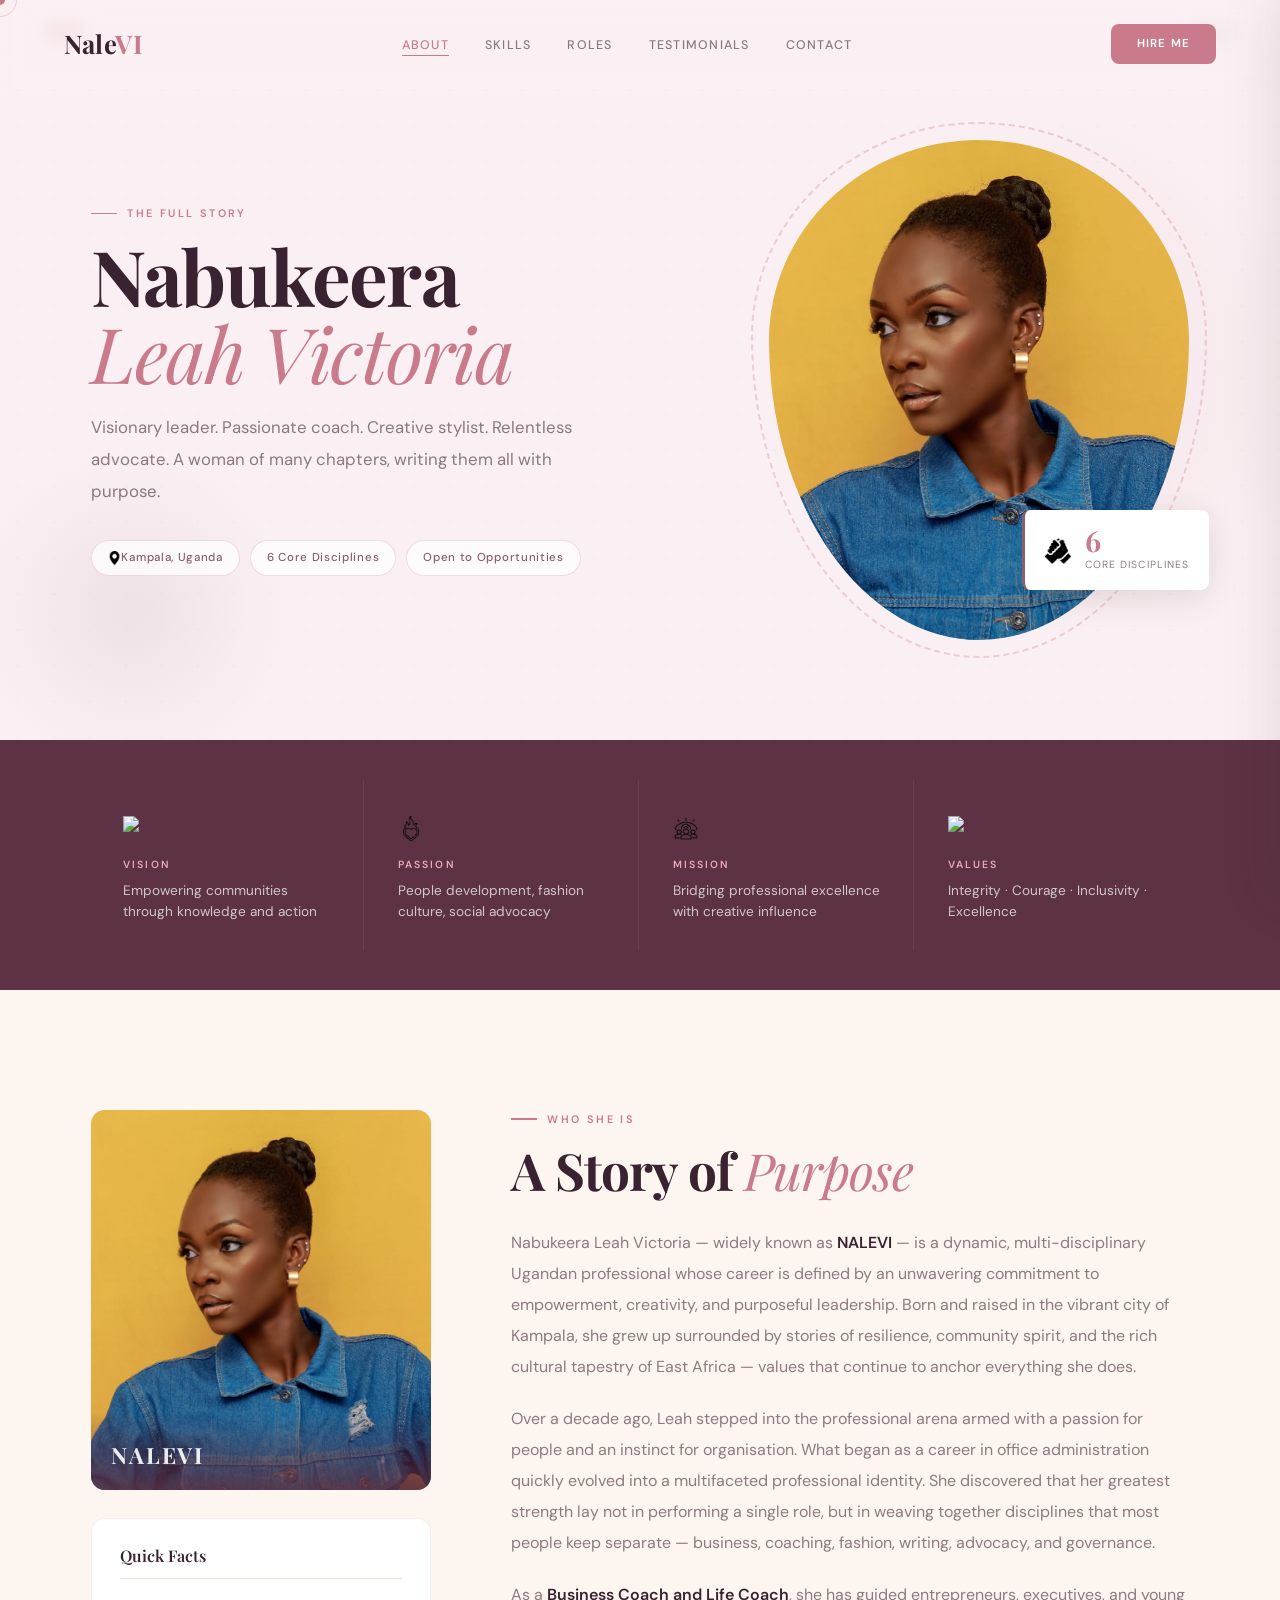
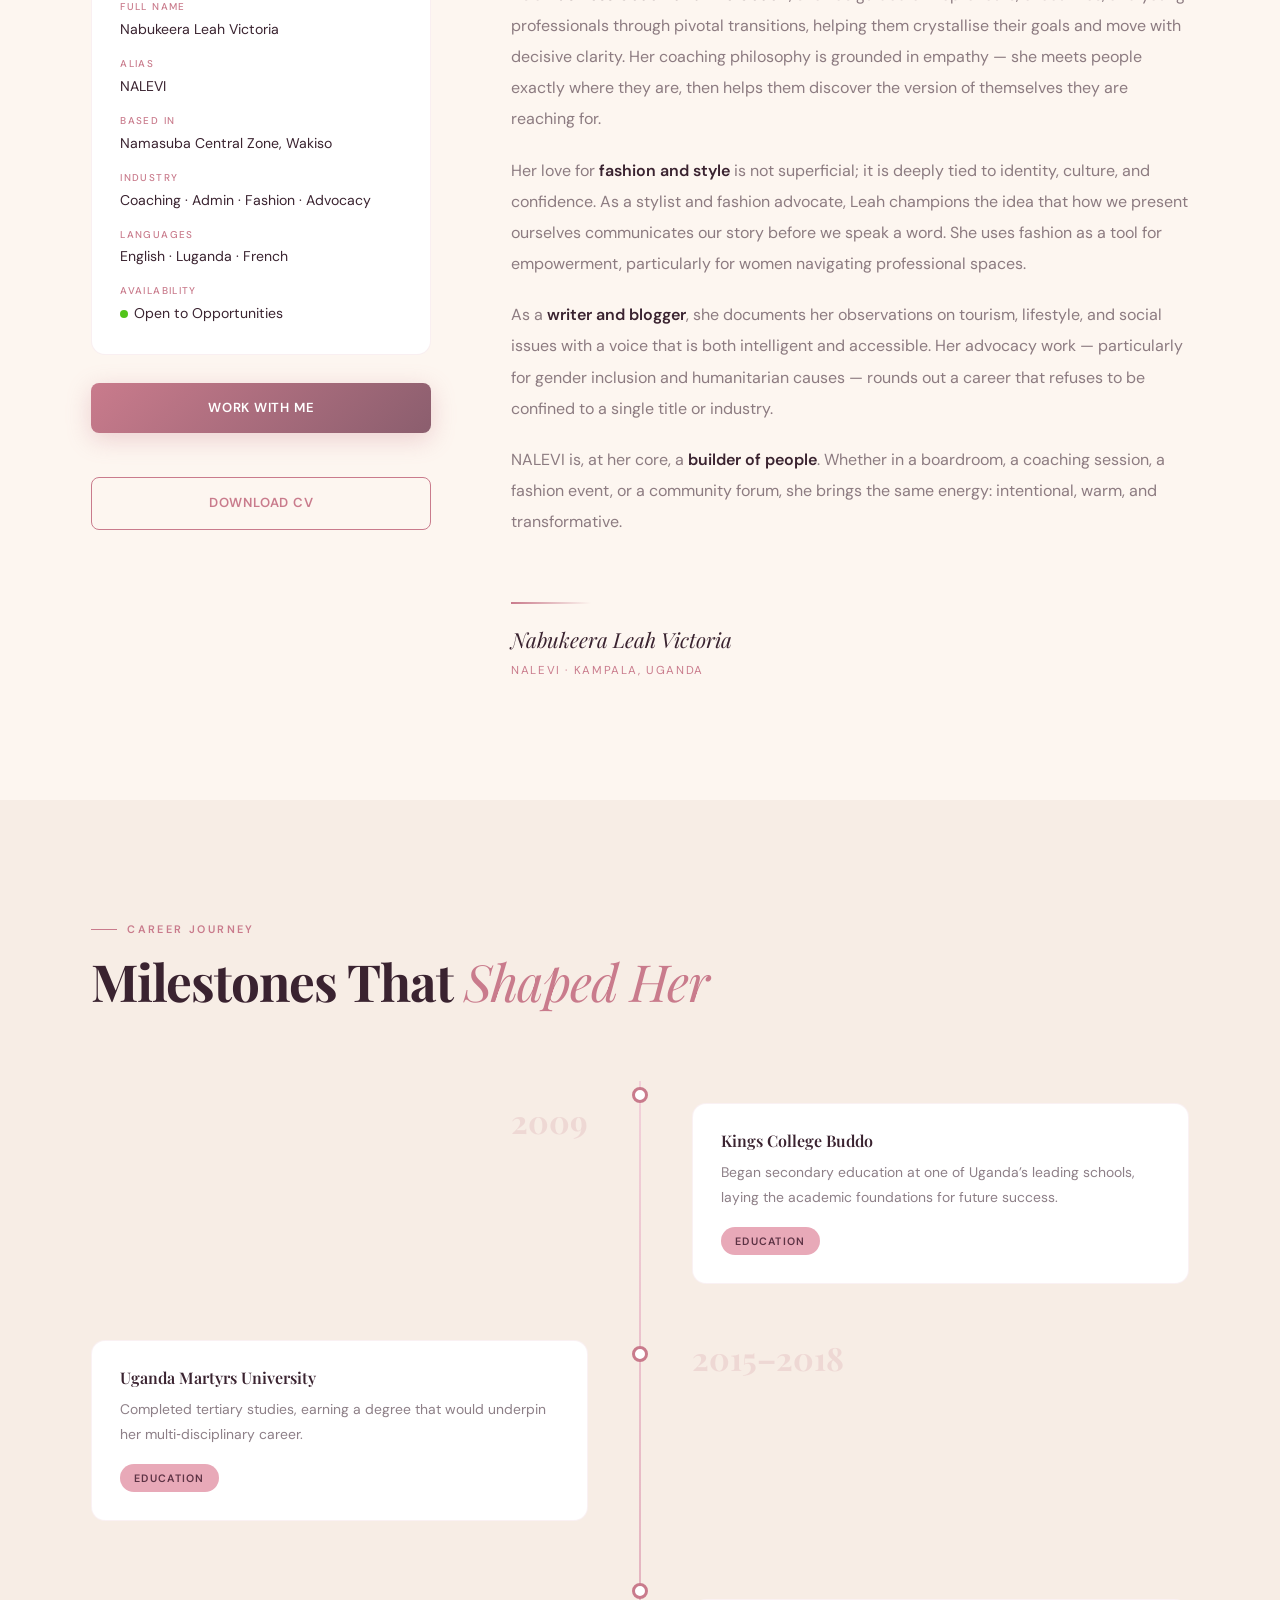
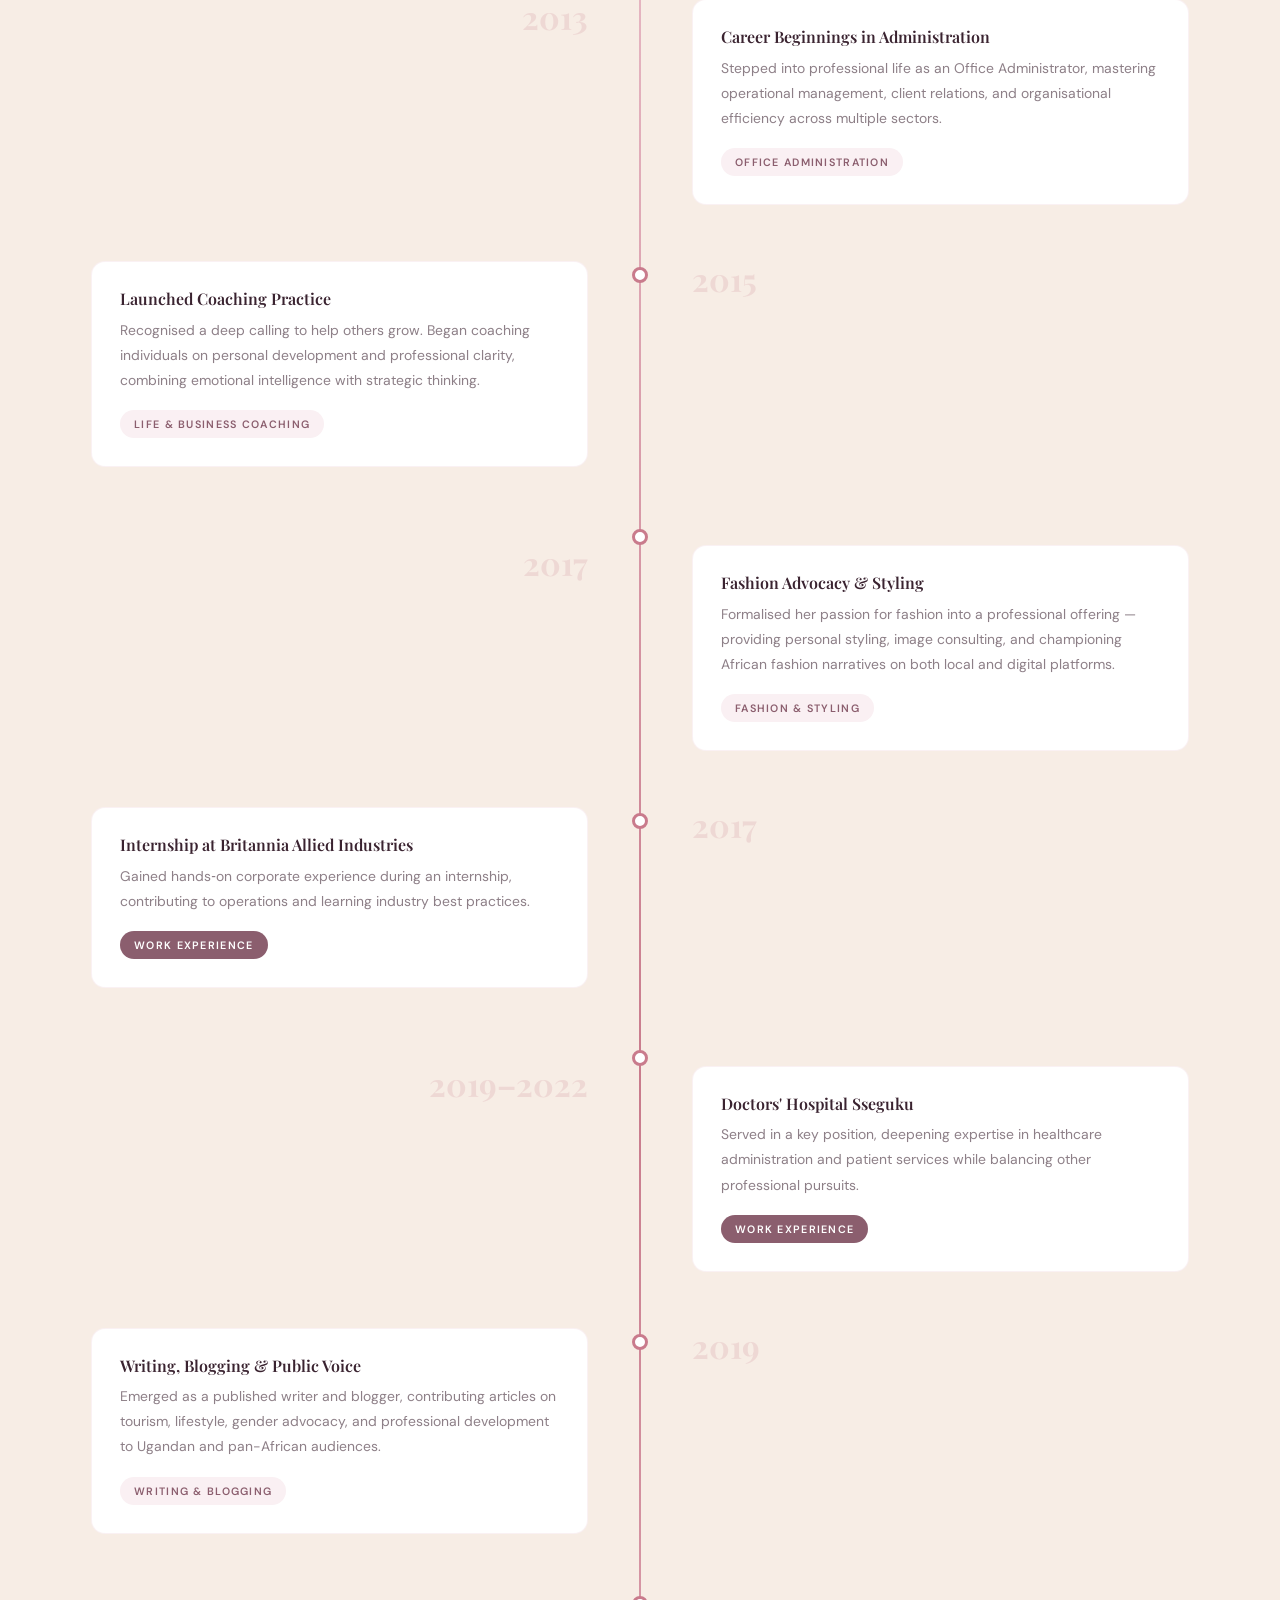
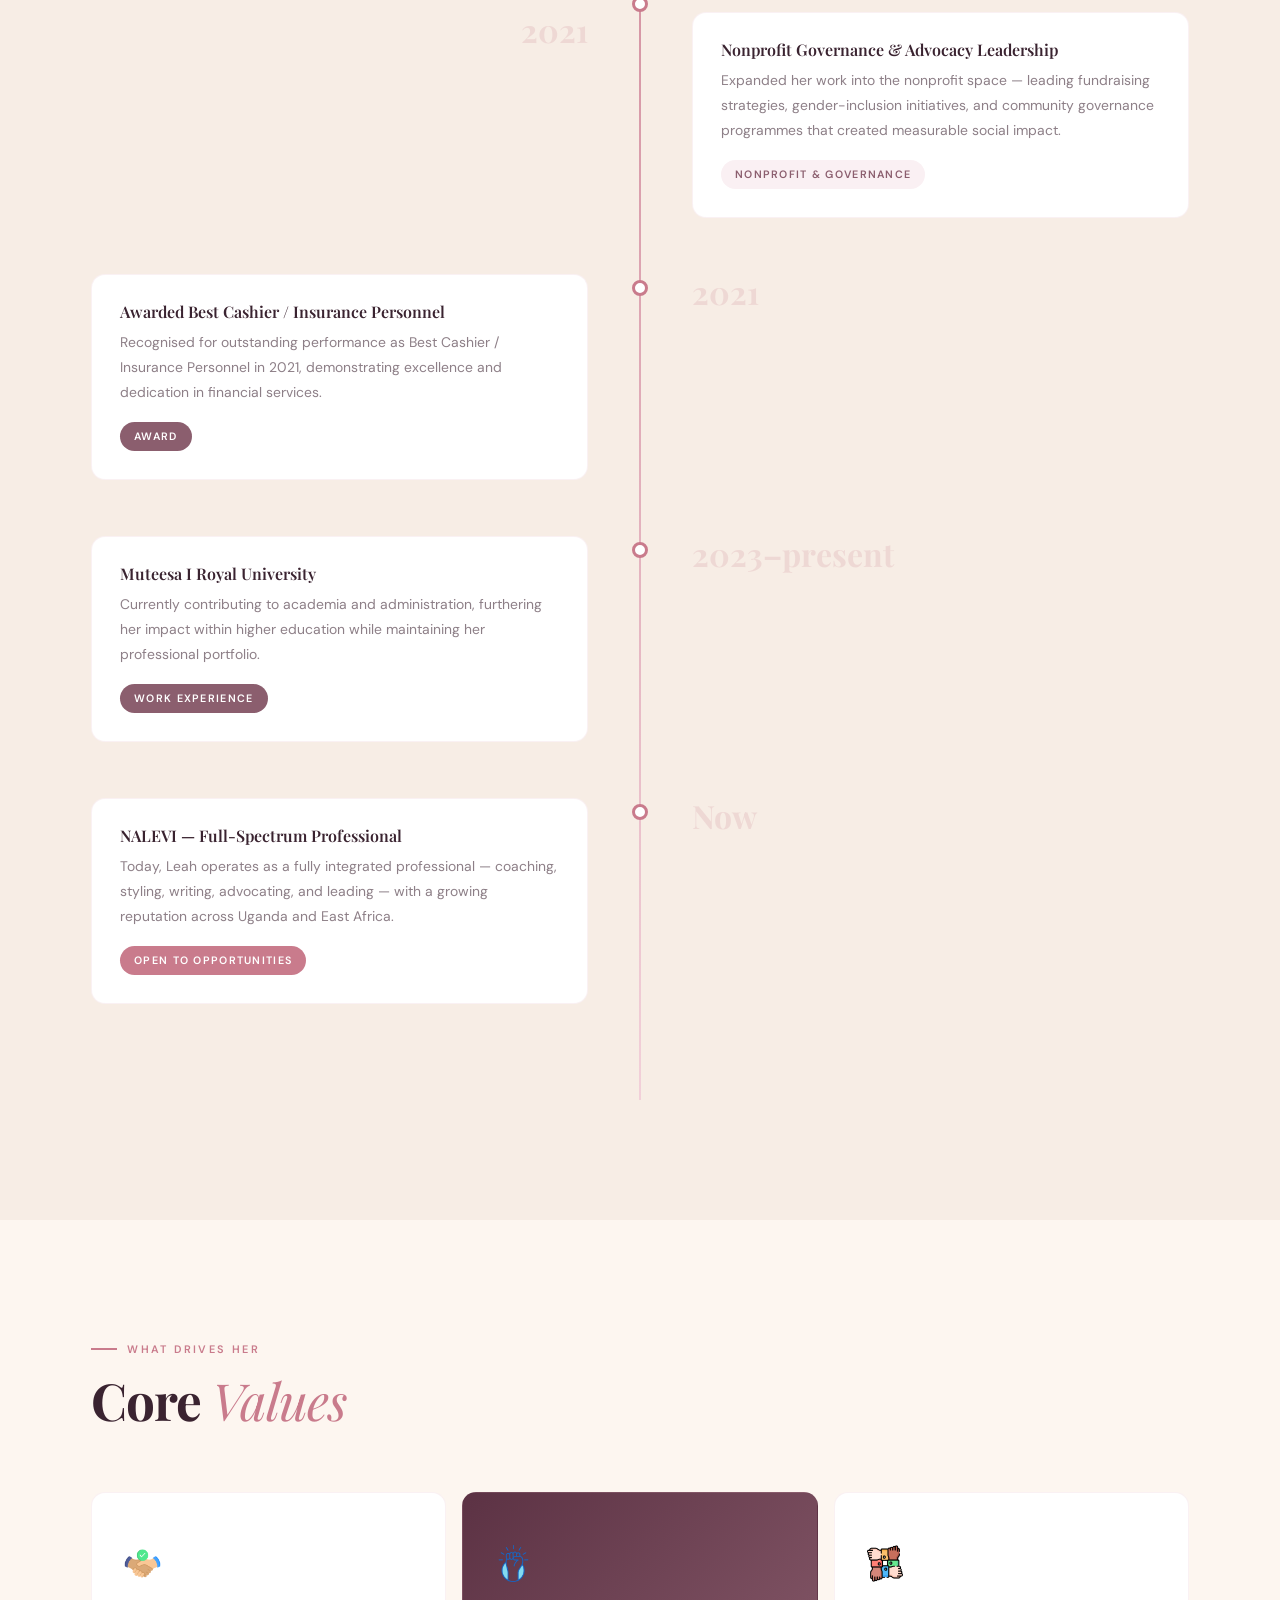
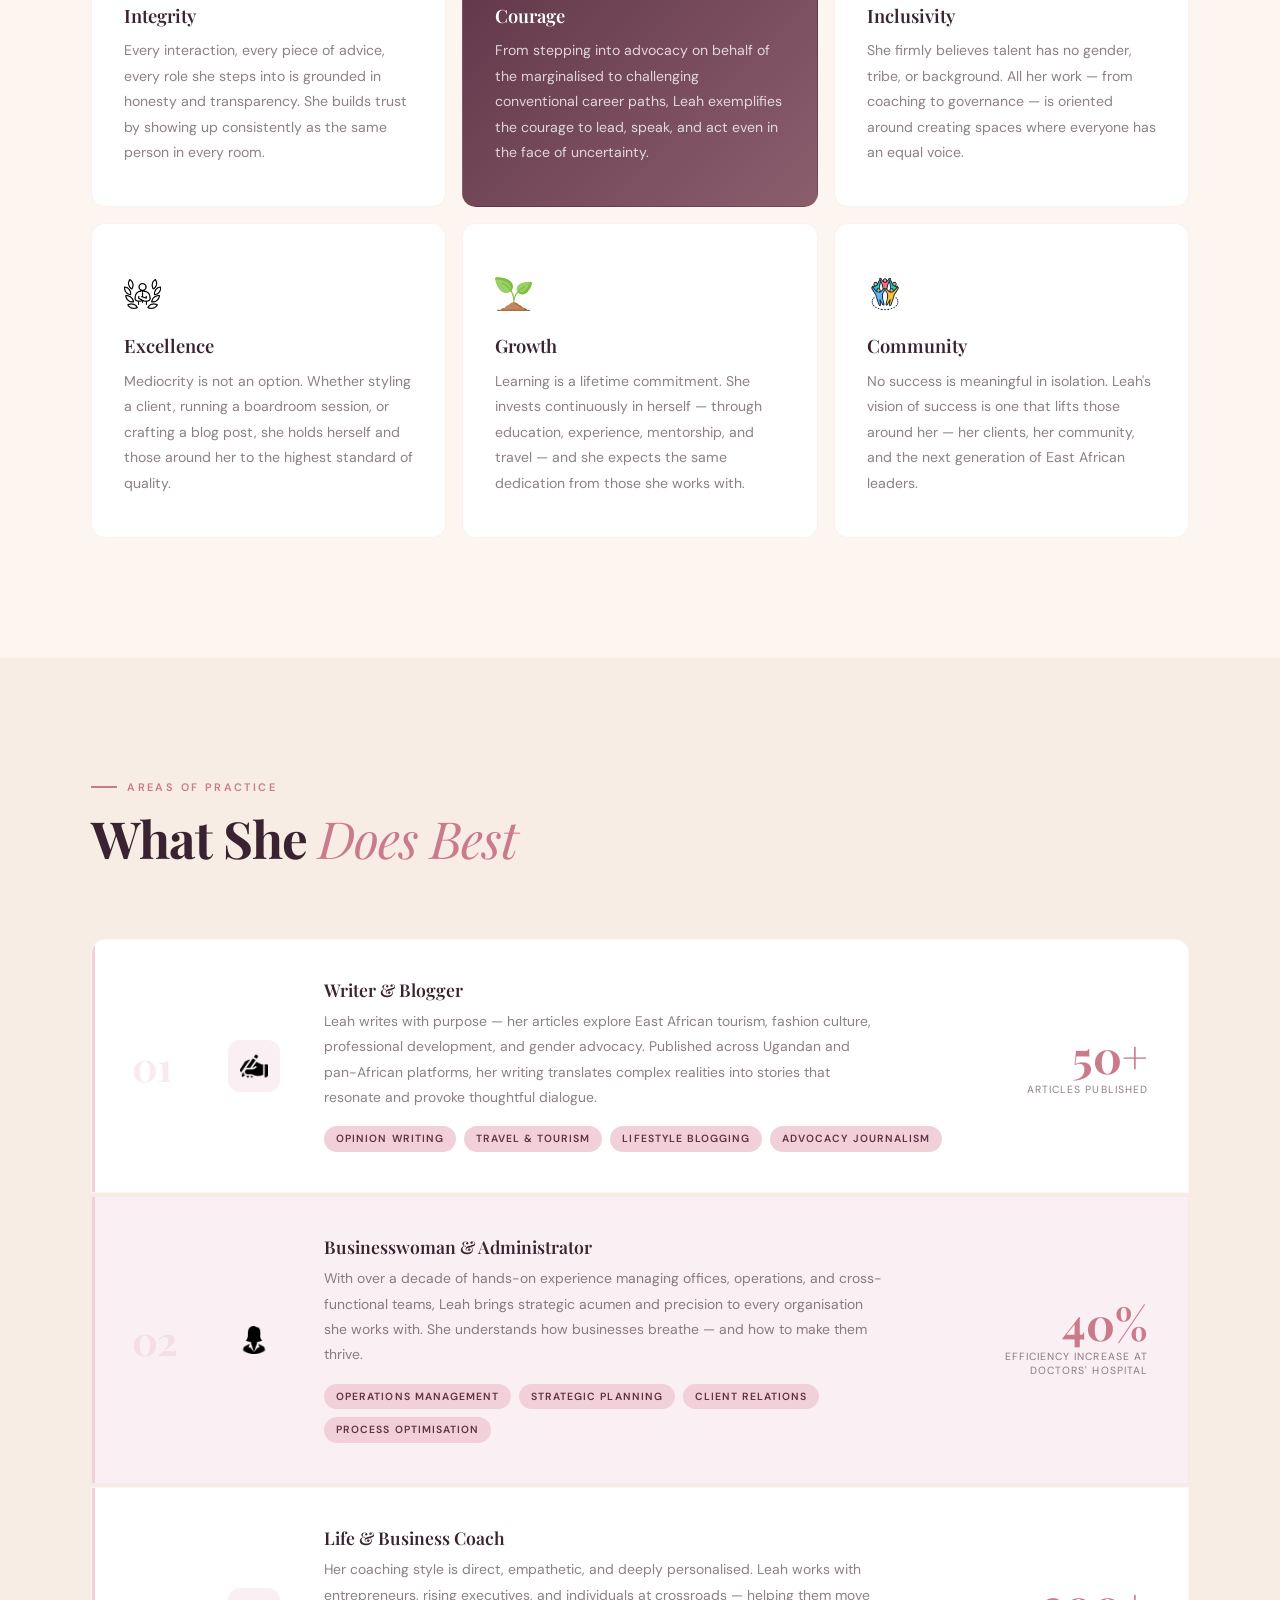
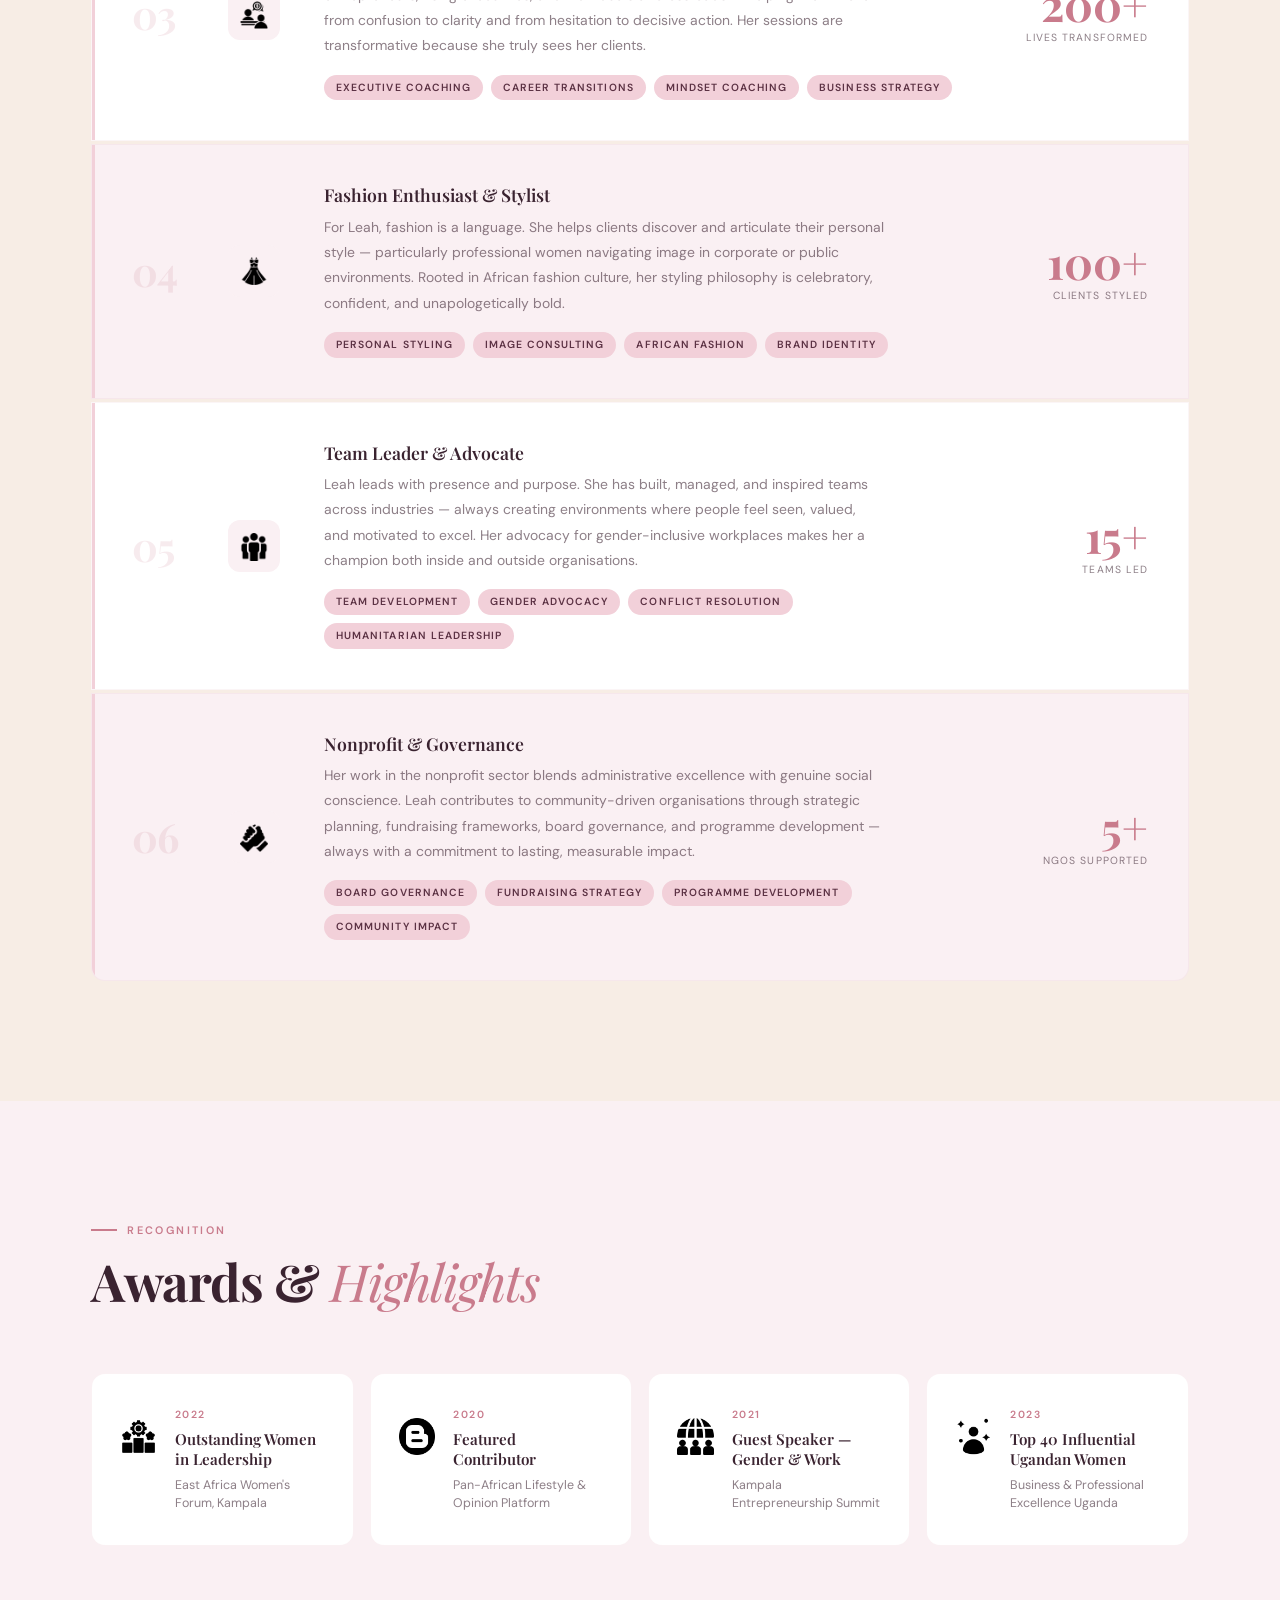
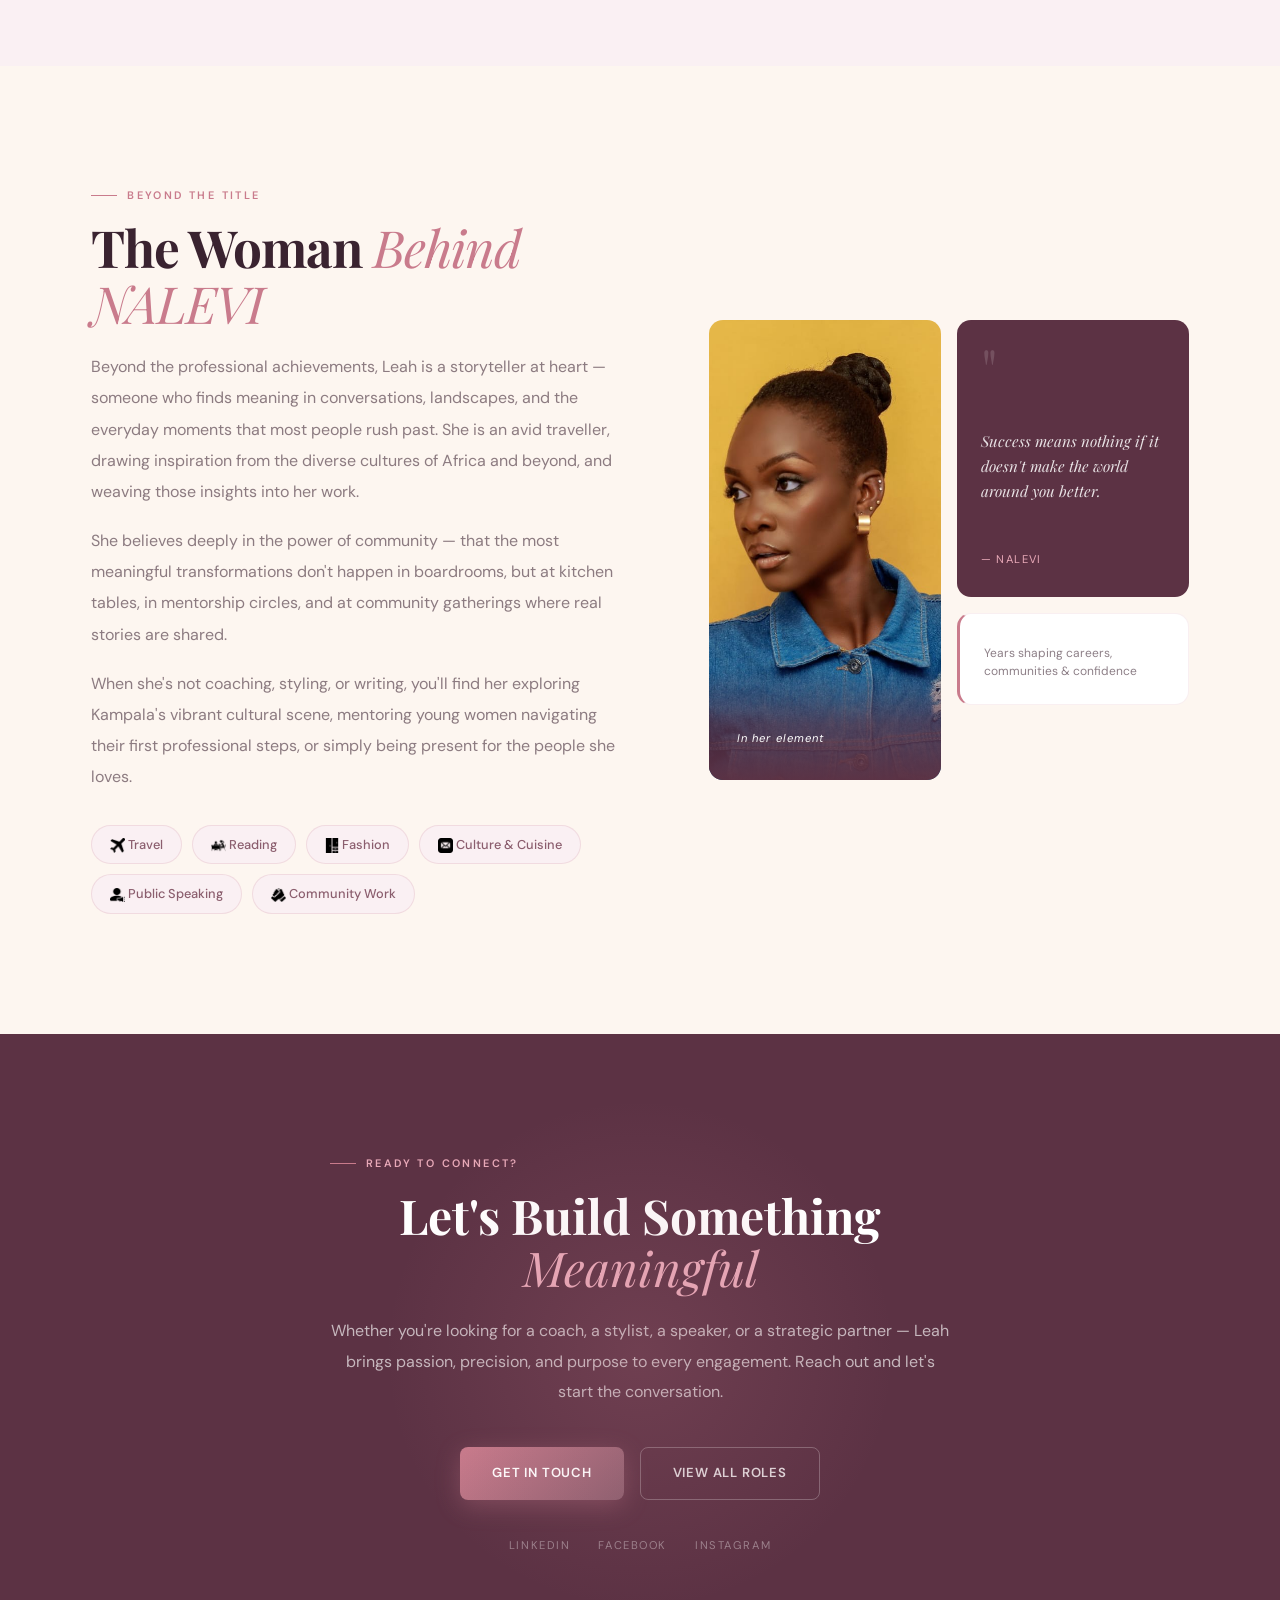
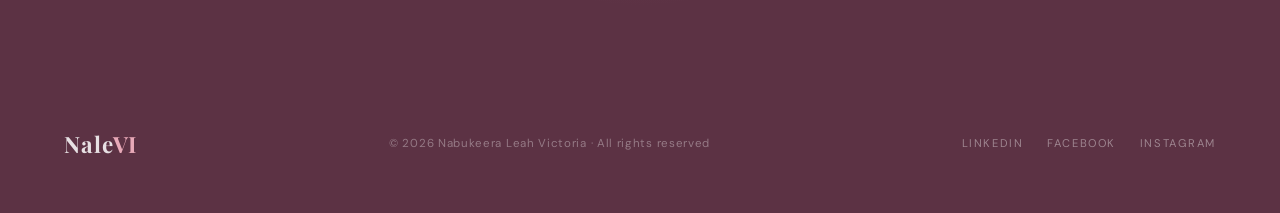
==== commit 25a16aa8: "nalevi_26" ====
--- a/about.html
+++ b/about.html
@@ -788,7 +788,7 @@
   <!-- ═══ FOOTER ═══ -->
   <footer>
     <span class="footer-logo">Nale<span>VI</span></span>
-    <span class="footer-copy">© 2025 Nabukeera Leah Victoria · All rights reserved</span>
+    <span class="footer-copy">© 2026 Nabukeera Leah Victoria · All rights reserved</span>
     <div class="footer-socials">
       <a href="https://ug.linkedin.com/in/leah-nabukeera" target="_blank" rel="noopener noreferrer">LinkedIn</a>
       <a href="https://www.facebook.com/p/Nabukeera-Leah" target="_blank" rel="noopener noreferrer">Facebook</a>
--- a/styles.css
+++ b/styles.css
@@ -1,7 +1,7 @@
 /* ═══════════════════════════════════════════════════════════
    NALEVI — Nabukeera Leah Victoria · Portfolio Stylesheet
    Palette: Feminine Rose · Mauve · Ivory
-   Author: NALEVI · 2025
+   Author: NALEVI · 2026
 ═══════════════════════════════════════════════════════════ */
 
 /* ─── RESET & ROOT ─── */
@@ -217,7 +217,7 @@
   backdrop-filter: blur(10px);
   -webkit-backdrop-filter: blur(10px);
   border-bottom: 1px solid rgba(255, 255, 255, 0.08);
-  transition: background 0.5s var(--ease),-webkit-backdrop-filter 0.5s var(--ease), backdrop-filter 0.5s var(--ease), padding 0.5s var(--ease), box-shadow 0.5s var(--ease), border-bottom 0.5s var(--ease);
+  transition: background 0.5s var(--ease), -webkit-backdrop-filter 0.5s var(--ease), backdrop-filter 0.5s var(--ease), padding 0.5s var(--ease), box-shadow 0.5s var(--ease), border-bottom 0.5s var(--ease);
 }
 
 nav.scrolled {
@@ -1609,7 +1609,7 @@
    NALEVI · Master Stylesheet
    Covers: index, about, skills, roles, testimonials, contact
    Palette: Feminine Rose · Mauve · Ivory
-   Author: NALEVI · 2025
+   Author: NALEVI · 2026
 ═══════════════════════════════════════════════════════════ */
 
 /* ─────────────────────────────────────────
@@ -8014,9 +8014,46 @@
   gap: 24px;
   overflow-x: auto;
   scroll-snap-type: x mandatory;
-  padding: 20px 4px 60px;
+  padding: 30px 24px 60px;
+  background: rgba(201, 123, 140, 0.06); /* Faint background transparency behind the cards */
+  border-radius: 20px;
   scrollbar-width: none;
   -ms-overflow-style: none;
+}
+
+.slider-arrow {
+  position: absolute;
+  top: 45%;
+  transform: translateY(-50%);
+  width: 42px;
+  height: 42px;
+  border-radius: 50%;
+  border: 1px solid rgba(201, 123, 140, 0.3);
+  background: rgba(255, 255, 255, 0.5); /* Tweaked transparency */
+  backdrop-filter: blur(8px);
+  -webkit-backdrop-filter: blur(8px);
+  color: var(--mauve-deep);
+  display: flex;
+  align-items: center;
+  justify-content: center;
+  cursor: pointer;
+  z-index: 10;
+  transition: all 0.3s var(--ease);
+}
+
+.slider-arrow:hover {
+  background: var(--rose);
+  color: var(--white);
+  border-color: var(--rose);
+  box-shadow: 0 4px 12px rgba(201, 123, 140, 0.3);
+}
+
+.slider-arrow-prev {
+  left: 12px;
+}
+
+.slider-arrow-next {
+  right: 12px;
 }
 
 .img-warp-slider::-webkit-scrollbar {
@@ -8059,9 +8096,9 @@
   right: 0;
   padding: 60px 28px 32px;
   background: linear-gradient(to top,
-    rgba(92, 50, 68, 0.98) 0%,
-    rgba(92, 50, 68, 0.7) 50%,
-    transparent 100%);
+      rgba(92, 50, 68, 0.98) 0%,
+      rgba(92, 50, 68, 0.7) 50%,
+      transparent 100%);
   color: var(--white);
   /* backdrop-filter: blur(8px); */
   /* -webkit-backdrop-filter: blur(8px); */
@@ -8112,10 +8149,17 @@
   .articles-section {
     padding: 80px 0;
   }
+
+  .slider-arrow {
+    display: none;
+    /* Hide on mobile since native swiping is better */
+  }
+
   .img-warp-card {
     flex: 0 0 290px;
     height: 420px;
   }
+
   .mosaic-title {
     font-size: 1.35rem;
   }
